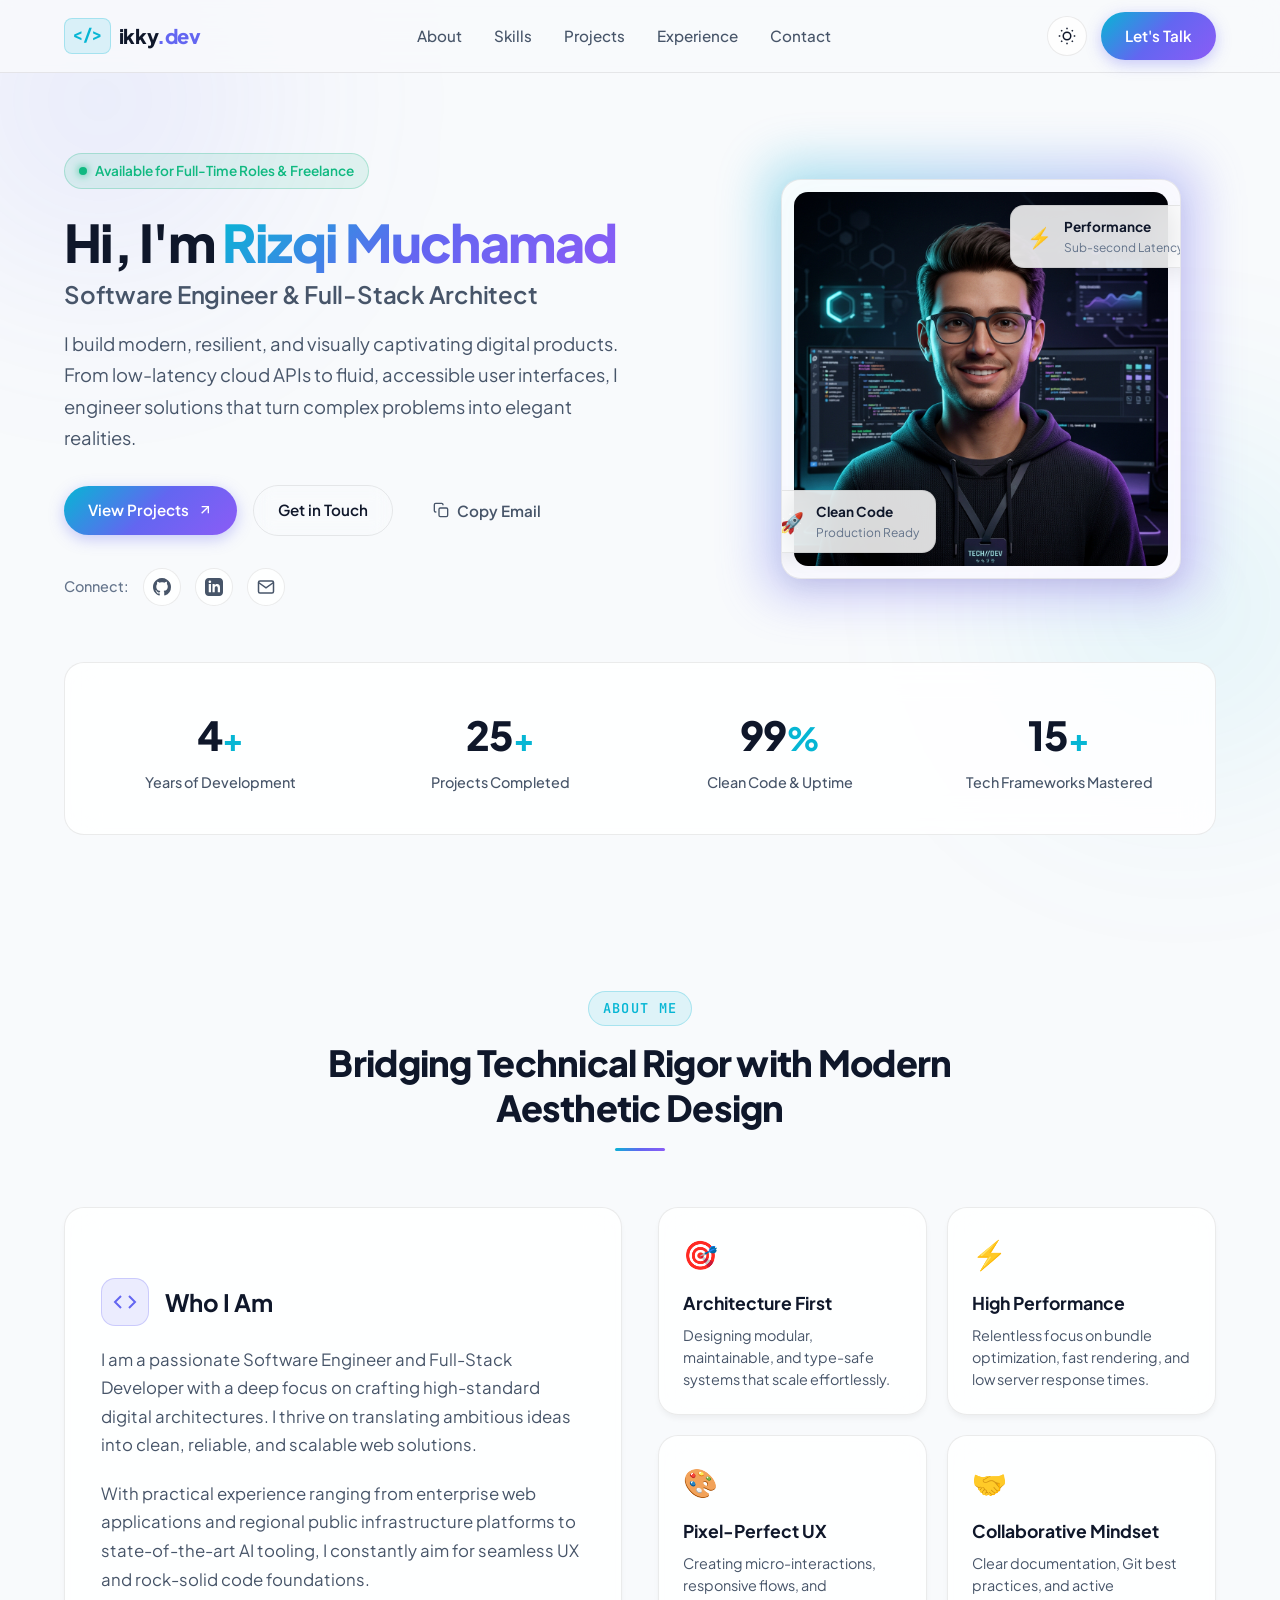
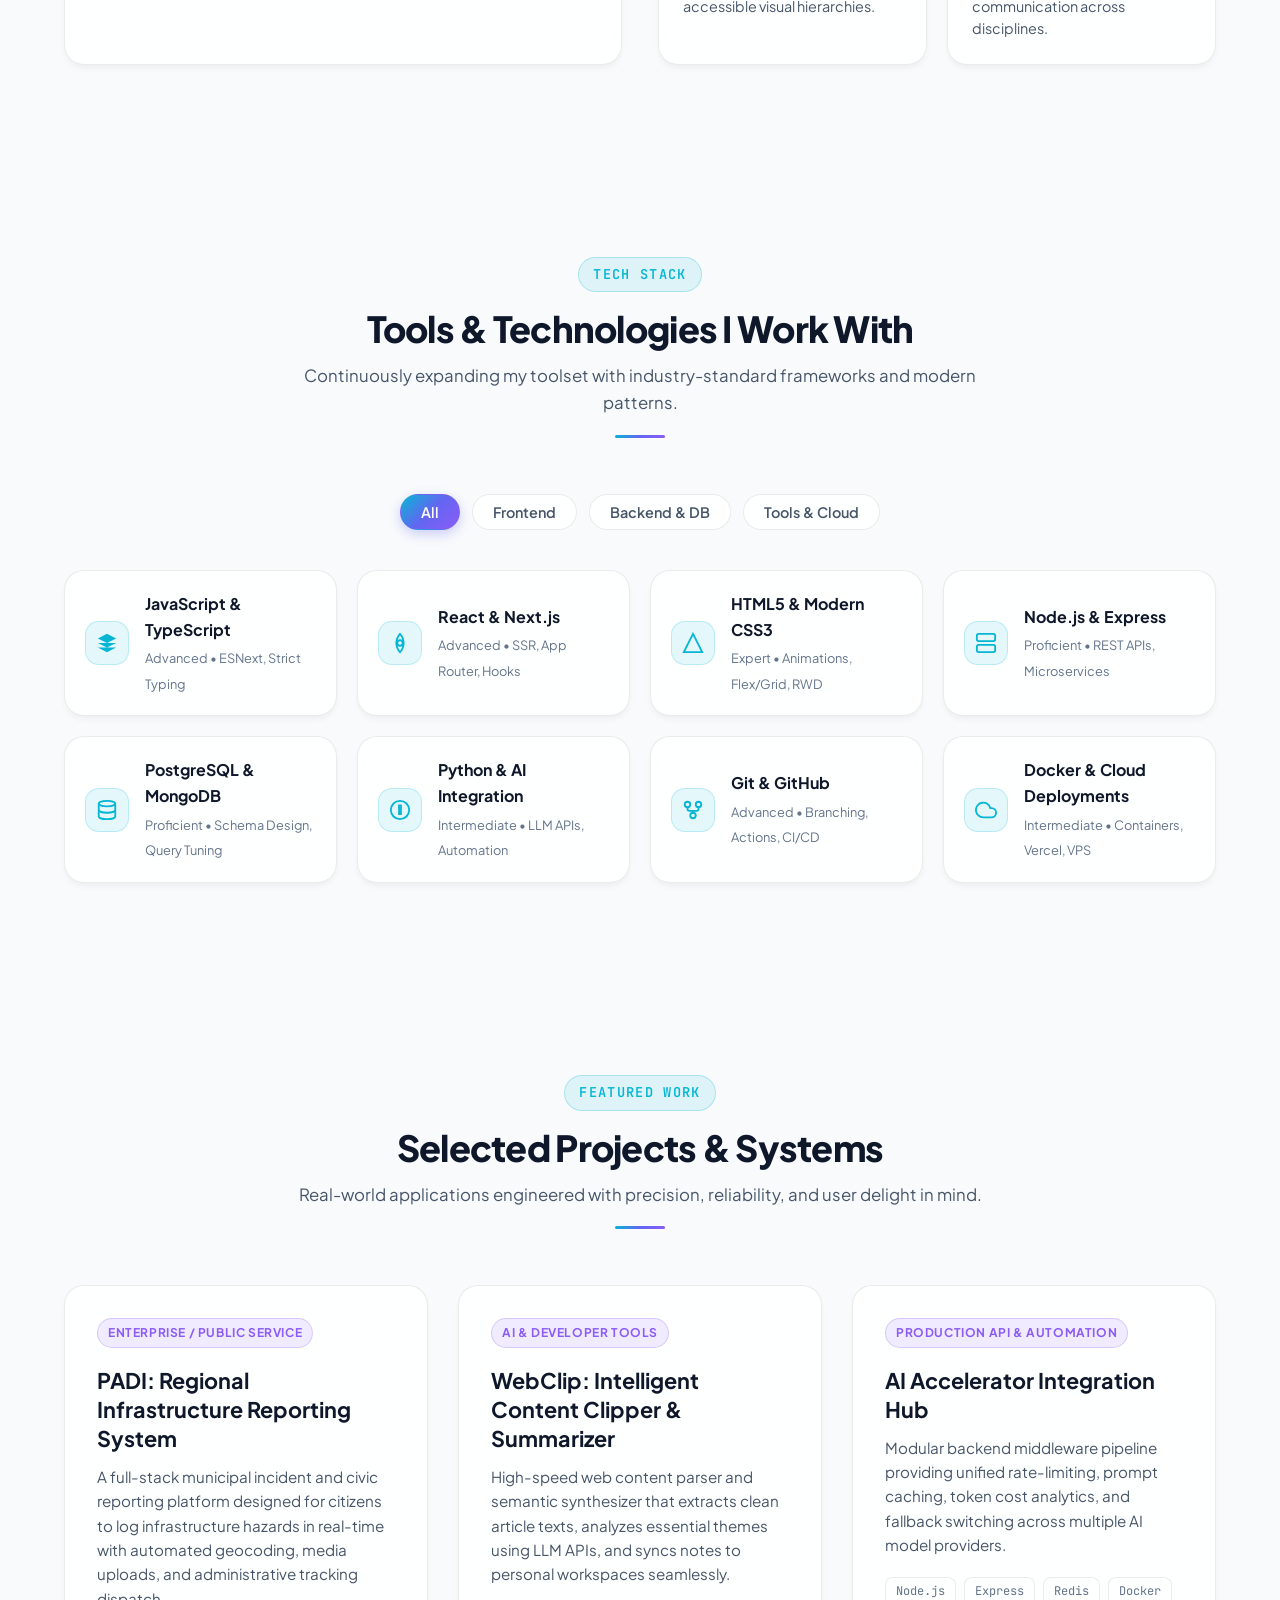
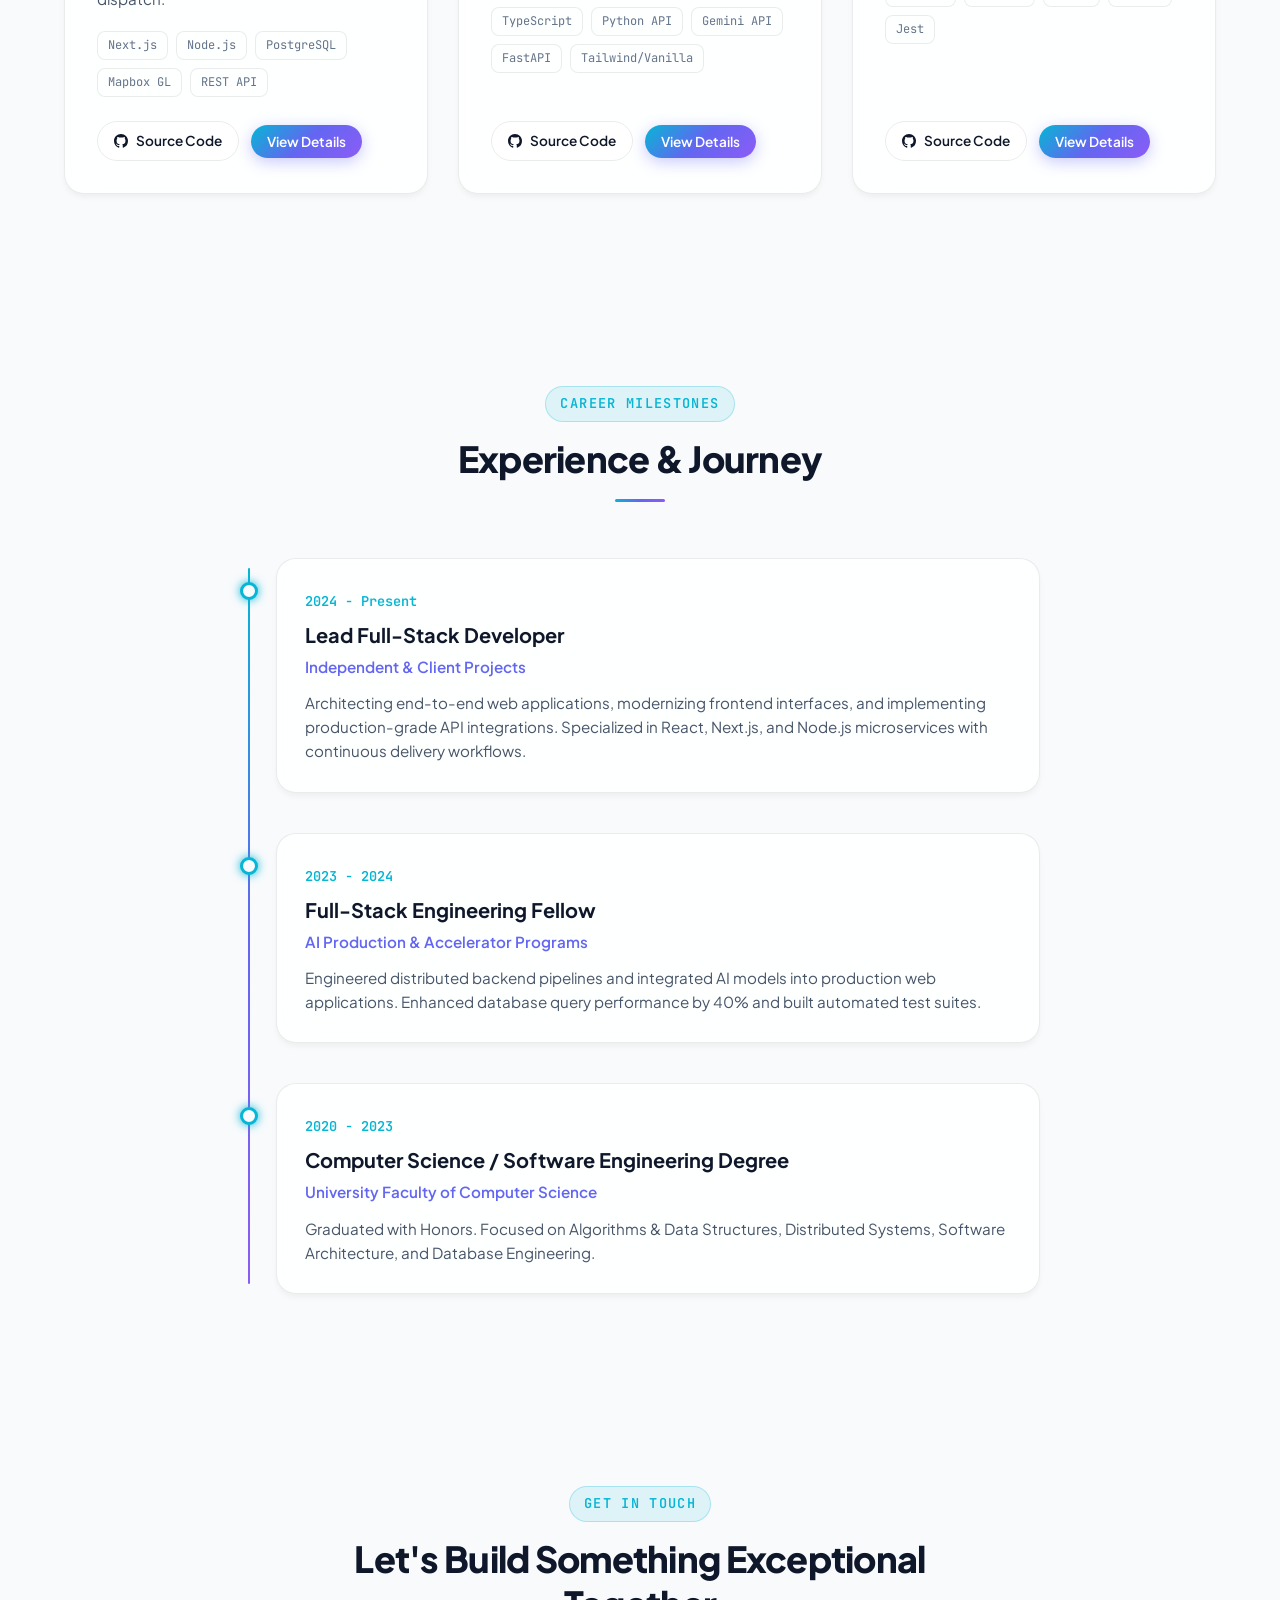
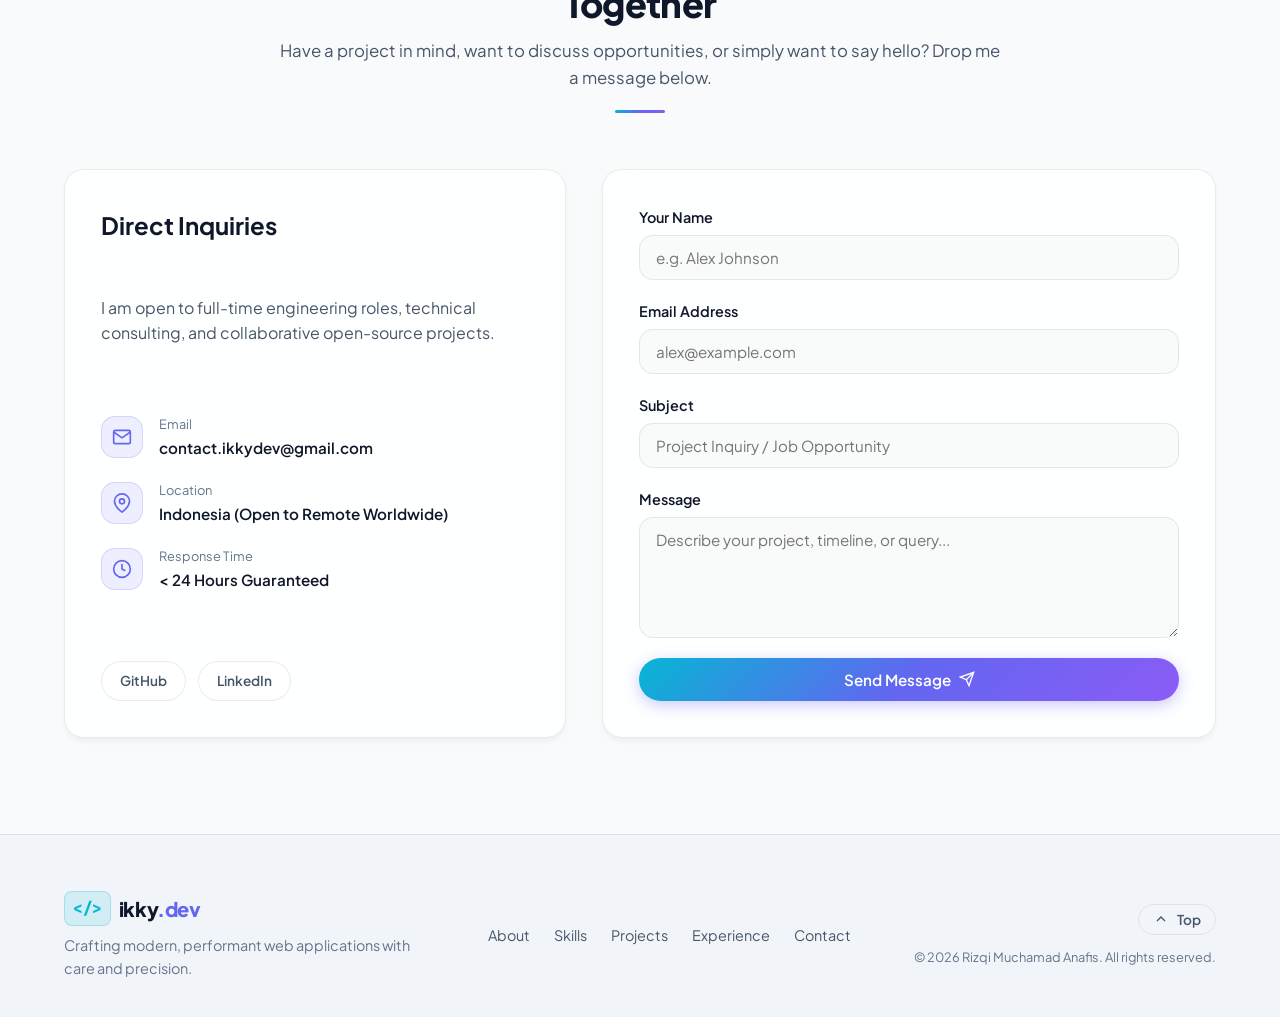
==== index.html @ f3415b03 "Initial commit: Add professional portfolio website" ====
<!DOCTYPE html>
<html lang="en" data-theme="dark">
<head>
  <meta charset="UTF-8" />
  <meta name="viewport" content="width=device-width, initial-scale=1.0" />
  <meta name="description" content="Portfolio of Rizqi Muchamad Anafis (Ikky) - Full-Stack Developer & Software Engineer specializing in modern web applications, scalable cloud architecture, and AI integrations." />
  <meta name="keywords" content="Rizqi Muchamad, Ikky, Portfolio, Full-Stack Developer, Software Engineer, Web Development, JavaScript, React, Node.js" />
  <meta name="author" content="Rizqi Muchamad Anafis" />
  
  <!-- Open Graph Meta Tags -->
  <meta property="og:title" content="Rizqi Muchamad Anafis | Full-Stack Software Engineer" />
  <meta property="og:description" content="Building resilient, high-performance web applications and intuitive digital experiences." />
  <meta property="og:type" content="website" />
  <meta property="og:url" content="https://ikkymchmddev.github.io/portfolio/" />
  
  <title>Rizqi Muchamad Anafis | Full-Stack Software Engineer</title>
  
  <!-- Google Fonts -->
  <link rel="preconnect" href="https://fonts.googleapis.com" />
  <link rel="preconnect" href="https://fonts.gstatic.com" crossorigin />
  <link href="https://fonts.googleapis.com/css2?family=Plus+Jakarta+Sans:wght@300;400;500;600;700;800&family=JetBrains+Mono:wght@400;500;600&display=swap" rel="stylesheet" />
  
  <link rel="stylesheet" href="style.css" />
</head>
<body>
  <!-- Ambient Background Glows -->
  <div class="ambient-glow glow-top-left" aria-hidden="true"></div>
  <div class="ambient-glow glow-bottom-right" aria-hidden="true"></div>

  <!-- Header / Navigation -->
  <header class="header" id="header">
    <div class="container nav-container">
      <a href="#hero" class="brand-logo" id="brand-logo" aria-label="Home">
        <span class="logo-symbol">&lt;/&gt;</span>
        <span class="logo-text">ikky<span class="accent-dot">.dev</span></span>
      </a>

      <!-- Desktop Navigation -->
      <nav class="nav-menu" id="nav-menu">
        <ul class="nav-list">
          <li class="nav-item"><a href="#about" class="nav-link" id="nav-about">About</a></li>
          <li class="nav-item"><a href="#skills" class="nav-link" id="nav-skills">Skills</a></li>
          <li class="nav-item"><a href="#projects" class="nav-link" id="nav-projects">Projects</a></li>
          <li class="nav-item"><a href="#experience" class="nav-link" id="nav-experience">Experience</a></li>
          <li class="nav-item"><a href="#contact" class="nav-link" id="nav-contact">Contact</a></li>
        </ul>
      </nav>

      <!-- Action Buttons -->
      <div class="nav-actions">
        <!-- Theme Toggle -->
        <button class="theme-toggle-btn" id="theme-toggle-btn" aria-label="Toggle theme">
          <svg class="sun-icon" viewBox="0 0 24 24" fill="none" stroke="currentColor" stroke-width="2">
            <circle cx="12" cy="12" r="5"></circle>
            <line x1="12" y1="1" x2="12" y2="3"></line>
            <line x1="12" y1="21" x2="12" y2="23"></line>
            <line x1="4.22" y1="4.22" x2="5.64" y2="5.64"></line>
            <line x1="18.36" y1="18.36" x2="19.78" y2="19.78"></line>
            <line x1="1" y1="12" x2="3" y2="12"></line>
            <line x1="21" y1="12" x2="23" y2="12"></line>
            <line x1="4.22" y1="19.78" x2="5.64" y2="18.36"></line>
            <line x1="18.36" y1="5.64" x2="19.78" y2="4.22"></line>
          </svg>
          <svg class="moon-icon" viewBox="0 0 24 24" fill="none" stroke="currentColor" stroke-width="2">
            <path d="M21 12.79A9 9 0 1 1 11.21 3 7 7 0 0 0 21 12.79z"></path>
          </svg>
        </button>

        <a href="#contact" class="btn btn-primary nav-cta" id="nav-cta-btn">Let's Talk</a>

        <!-- Mobile Menu Toggle Button -->
        <button class="mobile-toggle-btn" id="mobile-toggle-btn" aria-label="Open menu" aria-expanded="false">
          <span class="hamburger-bar"></span>
          <span class="hamburger-bar"></span>
          <span class="hamburger-bar"></span>
        </button>
      </div>
    </div>
  </header>

  <main>
    <!-- Hero Section -->
    <section class="hero-section" id="hero">
      <div class="container hero-container">
        <div class="hero-content">
          <div class="status-badge" id="hero-status-badge">
            <span class="status-dot"></span>
            <span>Available for Full-Time Roles & Freelance</span>
          </div>

          <h1 class="hero-title" id="hero-main-title">
            Hi, I'm <span class="gradient-text">Rizqi Muchamad</span>
            <span class="sub-greeting">Software Engineer & Full-Stack Architect</span>
          </h1>

          <p class="hero-description">
            I build modern, resilient, and visually captivating digital products. From low-latency cloud APIs to fluid, accessible user interfaces, I engineer solutions that turn complex problems into elegant realities.
          </p>

          <div class="hero-cta-group">
            <a href="#projects" class="btn btn-primary" id="hero-btn-work">
              <span>View Projects</span>
              <svg viewBox="0 0 24 24" fill="none" stroke="currentColor" stroke-width="2" class="btn-icon">
                <line x1="7" y1="17" x2="17" y2="7"></line>
                <polyline points="7 7 17 7 17 17"></polyline>
              </svg>
            </a>
            <a href="#contact" class="btn btn-outline" id="hero-btn-contact">
              <span>Get in Touch</span>
            </a>
            <button class="btn btn-ghost copy-email-btn" id="copy-email-btn" title="Copy email address" aria-label="Copy email">
              <svg viewBox="0 0 24 24" fill="none" stroke="currentColor" stroke-width="2" class="btn-icon">
                <rect x="9" y="9" width="13" height="13" rx="2" ry="2"></rect>
                <path d="M5 15H4a2 2 0 0 1-2-2V4a2 2 0 0 1 2-2h9a2 2 0 0 1 2 2v1"></path>
              </svg>
              <span class="copy-text">Copy Email</span>
            </button>
          </div>

          <!-- Social Links -->
          <div class="hero-socials">
            <span class="socials-label">Connect:</span>
            <a href="https://github.com/ikkymchmddev" target="_blank" rel="noopener noreferrer" class="social-link" id="hero-github-link" aria-label="GitHub Profile">
              <svg viewBox="0 0 24 24" fill="currentColor"><path d="M12 0C5.37 0 0 5.37 0 12c0 5.31 3.435 9.795 8.205 11.385.6.105.825-.255.825-.57 0-.285-.015-1.23-.015-2.235-3.015.555-3.795-.735-4.035-1.41-.135-.345-.72-1.41-1.23-1.695-.42-.225-1.02-.78-.015-.795.945-.015 1.62.87 1.845 1.23 1.08 1.815 2.805 1.305 3.495.99.105-.78.42-1.305.765-1.605-2.67-.3-5.46-1.335-5.46-5.925 0-1.305.465-2.385 1.23-3.225-.12-.3-.54-1.53.12-3.18 0 0 1.005-.315 3.3 1.23.96-.27 1.98-.405 3-.405s2.04.135 3 .405c2.295-1.56 3.3-1.23 3.3-1.23.66 1.65.24 2.88.12 3.18.765.84 1.23 1.905 1.23 3.225 0 4.605-2.805 5.625-5.475 5.925.435.375.81 1.095.81 2.22 0 1.605-.015 2.895-.015 3.3 0 .315.225.69.825.57A12.02 12.02 0 0 0 24 12c0-6.63-5.37-12-12-12z"/></svg>
            </a>
            <a href="https://linkedin.com" target="_blank" rel="noopener noreferrer" class="social-link" id="hero-linkedin-link" aria-label="LinkedIn Profile">
              <svg viewBox="0 0 24 24" fill="currentColor"><path d="M19 0h-14c-2.761 0-5 2.239-5 5v14c0 2.761 2.239 5 5 5h14c2.762 0 5-2.239 5-5v-14c0-2.761-2.238-5-5-5zm-11 19h-3v-11h3v11zm-1.5-12.268c-.966 0-1.75-.79-1.75-1.764s.784-1.764 1.75-1.764 1.75.79 1.75 1.764-.783 1.764-1.75 1.764zm13.5 12.268h-3v-5.604c0-3.368-4-3.113-4 0v5.604h-3v-11h3v1.765c1.396-2.586 7-2.777 7 2.476v6.759z"/></svg>
            </a>
            <a href="mailto:contact.ikkydev@gmail.com" class="social-link" id="hero-mail-link" aria-label="Send Email">
              <svg viewBox="0 0 24 24" fill="none" stroke="currentColor" stroke-width="2"><path d="M4 4h16c1.1 0 2 .9 2 2v12c0 1.1-.9 2-2 2H4c-1.1 0-2-.9-2-2V6c0-1.1.9-2 2-2z"></path><polyline points="22,6 12,13 2,6"></polyline></svg>
            </a>
          </div>
        </div>

        <!-- Visual / Avatar Component -->
        <div class="hero-visual">
          <div class="avatar-card-wrapper">
            <div class="avatar-glow-ring"></div>
            <div class="avatar-glass-card">
              <img src="assets/avatar.jpg" alt="Rizqi Muchamad Anafis - Software Developer Avatar" class="avatar-image" id="hero-avatar-img" />
              
              <!-- Floating Interactive Badges -->
              <div class="floating-badge badge-top-right">
                <span class="badge-icon">⚡</span>
                <div>
                  <span class="badge-title">Performance</span>
                  <span class="badge-sub">Sub-second Latency</span>
                </div>
              </div>

              <div class="floating-badge badge-bottom-left">
                <span class="badge-icon">🚀</span>
                <div>
                  <span class="badge-title">Clean Code</span>
                  <span class="badge-sub">Production Ready</span>
                </div>
              </div>
            </div>
          </div>
        </div>
      </div>

      <!-- Stats Bar -->
      <div class="container">
        <div class="stats-grid" id="stats-grid">
          <div class="stat-card">
            <span class="stat-number" data-target="4">0</span><span class="stat-plus">+</span>
            <span class="stat-label">Years of Development</span>
          </div>
          <div class="stat-card">
            <span class="stat-number" data-target="25">0</span><span class="stat-plus">+</span>
            <span class="stat-label">Projects Completed</span>
          </div>
          <div class="stat-card">
            <span class="stat-number" data-target="99">0</span><span class="stat-plus">%</span>
            <span class="stat-label">Clean Code & Uptime</span>
          </div>
          <div class="stat-card">
            <span class="stat-number" data-target="15">0</span><span class="stat-plus">+</span>
            <span class="stat-label">Tech Frameworks Mastered</span>
          </div>
        </div>
      </div>
    </section>

    <!-- About Section -->
    <section class="section about-section" id="about">
      <div class="container">
        <div class="section-header">
          <span class="section-tag">About Me</span>
          <h2 class="section-title">Bridging Technical Rigor with Modern Aesthetic Design</h2>
          <div class="section-divider"></div>
        </div>

        <div class="about-grid">
          <div class="about-card glass-panel">
            <div class="about-icon-header">
              <div class="icon-bubble">
                <svg viewBox="0 0 24 24" fill="none" stroke="currentColor" stroke-width="2"><polyline points="16 18 22 12 16 6"></polyline><polyline points="8 6 2 12 8 18"></polyline></svg>
              </div>
              <h3>Who I Am</h3>
            </div>
            <p>
              I am a passionate Software Engineer and Full-Stack Developer with a deep focus on crafting high-standard digital architectures. I thrive on translating ambitious ideas into clean, reliable, and scalable web solutions.
            </p>
            <p>
              With practical experience ranging from enterprise web applications and regional public infrastructure platforms to state-of-the-art AI tooling, I constantly aim for seamless UX and rock-solid code foundations.
            </p>
          </div>

          <div class="about-highlights-grid">
            <div class="highlight-item glass-panel">
              <div class="highlight-icon">🎯</div>
              <h4>Architecture First</h4>
              <p>Designing modular, maintainable, and type-safe systems that scale effortlessly.</p>
            </div>
            <div class="highlight-item glass-panel">
              <div class="highlight-icon">⚡</div>
              <h4>High Performance</h4>
              <p>Relentless focus on bundle optimization, fast rendering, and low server response times.</p>
            </div>
            <div class="highlight-item glass-panel">
              <div class="highlight-icon">🎨</div>
              <h4>Pixel-Perfect UX</h4>
              <p>Creating micro-interactions, responsive flows, and accessible visual hierarchies.</p>
            </div>
            <div class="highlight-item glass-panel">
              <div class="highlight-icon">🤝</div>
              <h4>Collaborative Mindset</h4>
              <p>Clear documentation, Git best practices, and active communication across disciplines.</p>
            </div>
          </div>
        </div>
      </div>
    </section>

    <!-- Skills Section -->
    <section class="section skills-section" id="skills">
      <div class="container">
        <div class="section-header">
          <span class="section-tag">Tech Stack</span>
          <h2 class="section-title">Tools & Technologies I Work With</h2>
          <p class="section-subtitle">Continuously expanding my toolset with industry-standard frameworks and modern patterns.</p>
          <div class="section-divider"></div>
        </div>

        <!-- Filter Tabs -->
        <div class="filter-tabs" id="skill-filters">
          <button class="filter-btn active" data-filter="all">All</button>
          <button class="filter-btn" data-filter="frontend">Frontend</button>
          <button class="filter-btn" data-filter="backend">Backend & DB</button>
          <button class="filter-btn" data-filter="devops">Tools & Cloud</button>
        </div>

        <!-- Skills Grid -->
        <div class="skills-grid" id="skills-grid">
          <!-- Frontend -->
          <div class="skill-card glass-panel" data-category="frontend">
            <div class="skill-icon-wrap">
              <svg viewBox="0 0 24 24" fill="currentColor" class="skill-svg"><path d="M12 2L2 7l10 5 10-5-10-5zM2 17l10 5 10-5M2 12l10 5 10-5"/></svg>
            </div>
            <div class="skill-info">
              <h4 class="skill-name">JavaScript & TypeScript</h4>
              <span class="skill-level">Advanced • ESNext, Strict Typing</span>
            </div>
          </div>

          <div class="skill-card glass-panel" data-category="frontend">
            <div class="skill-icon-wrap">
              <svg viewBox="0 0 24 24" fill="none" stroke="currentColor" stroke-width="2" class="skill-svg"><circle cx="12" cy="12" r="3"></circle><path d="M12 2a15.3 15.3 0 0 1 4 10 15.3 15.3 0 0 1-4 10 15.3 15.3 0 0 1-4-10 15.3 15.3 0 0 1 4-10z"></path></svg>
            </div>
            <div class="skill-info">
              <h4 class="skill-name">React & Next.js</h4>
              <span class="skill-level">Advanced • SSR, App Router, Hooks</span>
            </div>
          </div>

          <div class="skill-card glass-panel" data-category="frontend">
            <div class="skill-icon-wrap">
              <svg viewBox="0 0 24 24" fill="none" stroke="currentColor" stroke-width="2" class="skill-svg"><polygon points="12 2 2 22 22 22"></polygon></svg>
            </div>
            <div class="skill-info">
              <h4 class="skill-name">HTML5 & Modern CSS3</h4>
              <span class="skill-level">Expert • Animations, Flex/Grid, RWD</span>
            </div>
          </div>

          <!-- Backend -->
          <div class="skill-card glass-panel" data-category="backend">
            <div class="skill-icon-wrap">
              <svg viewBox="0 0 24 24" fill="none" stroke="currentColor" stroke-width="2" class="skill-svg"><rect x="2" y="2" width="20" height="8" rx="2" ry="2"></rect><rect x="2" y="14" width="20" height="8" rx="2" ry="2"></rect><line x1="6" y1="6" x2="6.01" y2="6"></line><line x1="6" y1="18" x2="6.01" y2="18"></line></svg>
            </div>
            <div class="skill-info">
              <h4 class="skill-name">Node.js & Express</h4>
              <span class="skill-level">Proficient • REST APIs, Microservices</span>
            </div>
          </div>

          <div class="skill-card glass-panel" data-category="backend">
            <div class="skill-icon-wrap">
              <svg viewBox="0 0 24 24" fill="none" stroke="currentColor" stroke-width="2" class="skill-svg"><ellipse cx="12" cy="5" rx="9" ry="3"></ellipse><path d="M21 12c0 1.66-4 3-9 3s-9-1.34-9-3"></path><path d="M3 5v14c0 1.66 4 3 9 3s9-1.34 9-3V5"></path></svg>
            </div>
            <div class="skill-info">
              <h4 class="skill-name">PostgreSQL & MongoDB</h4>
              <span class="skill-level">Proficient • Schema Design, Query Tuning</span>
            </div>
          </div>

          <div class="skill-card glass-panel" data-category="backend">
            <div class="skill-icon-wrap">
              <svg viewBox="0 0 24 24" fill="none" stroke="currentColor" stroke-width="2" class="skill-svg"><path d="M12 2a10 10 0 1 0 10 10A10 10 0 0 0 12 2zm1 14.5h-2v-2h2zm0-4h-2V7h2z"></path></svg>
            </div>
            <div class="skill-info">
              <h4 class="skill-name">Python & AI Integration</h4>
              <span class="skill-level">Intermediate • LLM APIs, Automation</span>
            </div>
          </div>

          <!-- Tools & Cloud -->
          <div class="skill-card glass-panel" data-category="devops">
            <div class="skill-icon-wrap">
              <svg viewBox="0 0 24 24" fill="none" stroke="currentColor" stroke-width="2" class="skill-svg"><circle cx="12" cy="18" r="3"></circle><circle cx="6" cy="6" r="3"></circle><circle cx="18" cy="6" r="3"></circle><path d="M18 9v2a2 2 0 0 1-2 2H8a2 2 0 0 1-2-2V9"></path><line x1="12" y1="12" x2="12" y2="15"></line></svg>
            </div>
            <div class="skill-info">
              <h4 class="skill-name">Git & GitHub</h4>
              <span class="skill-level">Advanced • Branching, Actions, CI/CD</span>
            </div>
          </div>

          <div class="skill-card glass-panel" data-category="devops">
            <div class="skill-icon-wrap">
              <svg viewBox="0 0 24 24" fill="none" stroke="currentColor" stroke-width="2" class="skill-svg"><path d="M18 10h-1.26A8 8 0 1 0 9 20h9a5 5 0 0 0 0-10z"></path></svg>
            </div>
            <div class="skill-info">
              <h4 class="skill-name">Docker & Cloud Deployments</h4>
              <span class="skill-level">Intermediate • Containers, Vercel, VPS</span>
            </div>
          </div>
        </div>
      </div>
    </section>

    <!-- Projects Section -->
    <section class="section projects-section" id="projects">
      <div class="container">
        <div class="section-header">
          <span class="section-tag">Featured Work</span>
          <h2 class="section-title">Selected Projects & Systems</h2>
          <p class="section-subtitle">Real-world applications engineered with precision, reliability, and user delight in mind.</p>
          <div class="section-divider"></div>
        </div>

        <div class="projects-grid">
          <!-- Project 1 -->
          <article class="project-card glass-panel" id="project-padi">
            <div class="project-badge">Enterprise / Public Service</div>
            <div class="project-header">
              <h3 class="project-title">PADI: Regional Infrastructure Reporting System</h3>
              <p class="project-description">
                A full-stack municipal incident and civic reporting platform designed for citizens to log infrastructure hazards in real-time with automated geocoding, media uploads, and administrative tracking dispatch.
              </p>
            </div>
            <div class="project-tags">
              <span class="tech-tag">Next.js</span>
              <span class="tech-tag">Node.js</span>
              <span class="tech-tag">PostgreSQL</span>
              <span class="tech-tag">Mapbox GL</span>
              <span class="tech-tag">REST API</span>
            </div>
            <div class="project-links">
              <a href="https://github.com/ikkymchmddev" target="_blank" rel="noopener noreferrer" class="btn btn-sm btn-outline">
                <svg viewBox="0 0 24 24" fill="currentColor" class="sm-icon"><path d="M12 0C5.37 0 0 5.37 0 12c0 5.31 3.435 9.795 8.205 11.385.6.105.825-.255.825-.57 0-.285-.015-1.23-.015-2.235-3.015.555-3.795-.735-4.035-1.41-.135-.345-.72-1.41-1.23-1.695-.42-.225-1.02-.78-.015-.795.945-.015 1.62.87 1.845 1.23 1.08 1.815 2.805 1.305 3.495.99.105-.78.42-1.305.765-1.605-2.67-.3-5.46-1.335-5.46-5.925 0-1.305.465-2.385 1.23-3.225-.12-.3-.54-1.53.12-3.18 0 0 1.005-.315 3.3 1.23.96-.27 1.98-.405 3-.405s2.04.135 3 .405c2.295-1.56 3.3-1.23 3.3-1.23.66 1.65.24 2.88.12 3.18.765.84 1.23 1.905 1.23 3.225 0 4.605-2.805 5.625-5.475 5.925.435.375.81 1.095.81 2.22 0 1.605-.015 2.895-.015 3.3 0 .315.225.69.825.57A12.02 12.02 0 0 0 24 12c0-6.63-5.37-12-12-12z"/></svg>
                <span>Source Code</span>
              </a>
              <button class="btn btn-sm btn-primary project-details-btn" data-project="padi">
                <span>View Details</span>
              </button>
            </div>
          </article>

          <!-- Project 2 -->
          <article class="project-card glass-panel" id="project-webclip">
            <div class="project-badge">AI & Developer Tools</div>
            <div class="project-header">
              <h3 class="project-title">WebClip: Intelligent Content Clipper & Summarizer</h3>
              <p class="project-description">
                High-speed web content parser and semantic synthesizer that extracts clean article texts, analyzes essential themes using LLM APIs, and syncs notes to personal workspaces seamlessly.
              </p>
            </div>
            <div class="project-tags">
              <span class="tech-tag">TypeScript</span>
              <span class="tech-tag">Python API</span>
              <span class="tech-tag">Gemini API</span>
              <span class="tech-tag">FastAPI</span>
              <span class="tech-tag">Tailwind/Vanilla</span>
            </div>
            <div class="project-links">
              <a href="https://github.com/ikkymchmddev" target="_blank" rel="noopener noreferrer" class="btn btn-sm btn-outline">
                <svg viewBox="0 0 24 24" fill="currentColor" class="sm-icon"><path d="M12 0C5.37 0 0 5.37 0 12c0 5.31 3.435 9.795 8.205 11.385.6.105.825-.255.825-.57 0-.285-.015-1.23-.015-2.235-3.015.555-3.795-.735-4.035-1.41-.135-.345-.72-1.41-1.23-1.695-.42-.225-1.02-.78-.015-.795.945-.015 1.62.87 1.845 1.23 1.08 1.815 2.805 1.305 3.495.99.105-.78.42-1.305.765-1.605-2.67-.3-5.46-1.335-5.46-5.925 0-1.305.465-2.385 1.23-3.225-.12-.3-.54-1.53.12-3.18 0 0 1.005-.315 3.3 1.23.96-.27 1.98-.405 3-.405s2.04.135 3 .405c2.295-1.56 3.3-1.23 3.3-1.23.66 1.65.24 2.88.12 3.18.765.84 1.23 1.905 1.23 3.225 0 4.605-2.805 5.625-5.475 5.925.435.375.81 1.095.81 2.22 0 1.605-.015 2.895-.015 3.3 0 .315.225.69.825.57A12.02 12.02 0 0 0 24 12c0-6.63-5.37-12-12-12z"/></svg>
                <span>Source Code</span>
              </a>
              <button class="btn btn-sm btn-primary project-details-btn" data-project="webclip">
                <span>View Details</span>
              </button>
            </div>
          </article>

          <!-- Project 3 -->
          <article class="project-card glass-panel" id="project-ai-accelerator">
            <div class="project-badge">Production API & Automation</div>
            <div class="project-header">
              <h3 class="project-title">AI Accelerator Integration Hub</h3>
              <p class="project-description">
                Modular backend middleware pipeline providing unified rate-limiting, prompt caching, token cost analytics, and fallback switching across multiple AI model providers.
              </p>
            </div>
            <div class="project-tags">
              <span class="tech-tag">Node.js</span>
              <span class="tech-tag">Express</span>
              <span class="tech-tag">Redis</span>
              <span class="tech-tag">Docker</span>
              <span class="tech-tag">Jest</span>
            </div>
            <div class="project-links">
              <a href="https://github.com/ikkymchmddev" target="_blank" rel="noopener noreferrer" class="btn btn-sm btn-outline">
                <svg viewBox="0 0 24 24" fill="currentColor" class="sm-icon"><path d="M12 0C5.37 0 0 5.37 0 12c0 5.31 3.435 9.795 8.205 11.385.6.105.825-.255.825-.57 0-.285-.015-1.23-.015-2.235-3.015.555-3.795-.735-4.035-1.41-.135-.345-.72-1.41-1.23-1.695-.42-.225-1.02-.78-.015-.795.945-.015 1.62.87 1.845 1.23 1.08 1.815 2.805 1.305 3.495.99.105-.78.42-1.305.765-1.605-2.67-.3-5.46-1.335-5.46-5.925 0-1.305.465-2.385 1.23-3.225-.12-.3-.54-1.53.12-3.18 0 0 1.005-.315 3.3 1.23.96-.27 1.98-.405 3-.405s2.04.135 3 .405c2.295-1.56 3.3-1.23 3.3-1.23.66 1.65.24 2.88.12 3.18.765.84 1.23 1.905 1.23 3.225 0 4.605-2.805 5.625-5.475 5.925.435.375.81 1.095.81 2.22 0 1.605-.015 2.895-.015 3.3 0 .315.225.69.825.57A12.02 12.02 0 0 0 24 12c0-6.63-5.37-12-12-12z"/></svg>
                <span>Source Code</span>
              </a>
              <button class="btn btn-sm btn-primary project-details-btn" data-project="accelerator">
                <span>View Details</span>
              </button>
            </div>
          </article>
        </div>
      </div>
    </section>

    <!-- Experience & Education Section -->
    <section class="section experience-section" id="experience">
      <div class="container">
        <div class="section-header">
          <span class="section-tag">Career Milestones</span>
          <h2 class="section-title">Experience & Journey</h2>
          <div class="section-divider"></div>
        </div>

        <div class="timeline">
          <div class="timeline-item">
            <div class="timeline-dot"></div>
            <div class="timeline-content glass-panel">
              <span class="timeline-date">2024 - Present</span>
              <h3 class="timeline-role">Lead Full-Stack Developer</h3>
              <h4 class="timeline-company">Independent & Client Projects</h4>
              <p>
                Architecting end-to-end web applications, modernizing frontend interfaces, and implementing production-grade API integrations. Specialized in React, Next.js, and Node.js microservices with continuous delivery workflows.
              </p>
            </div>
          </div>

          <div class="timeline-item">
            <div class="timeline-dot"></div>
            <div class="timeline-content glass-panel">
              <span class="timeline-date">2023 - 2024</span>
              <h3 class="timeline-role">Full-Stack Engineering Fellow</h3>
              <h4 class="timeline-company">AI Production & Accelerator Programs</h4>
              <p>
                Engineered distributed backend pipelines and integrated AI models into production web applications. Enhanced database query performance by 40% and built automated test suites.
              </p>
            </div>
          </div>

          <div class="timeline-item">
            <div class="timeline-dot"></div>
            <div class="timeline-content glass-panel">
              <span class="timeline-date">2020 - 2023</span>
              <h3 class="timeline-role">Computer Science / Software Engineering Degree</h3>
              <h4 class="timeline-company">University Faculty of Computer Science</h4>
              <p>
                Graduated with Honors. Focused on Algorithms & Data Structures, Distributed Systems, Software Architecture, and Database Engineering.
              </p>
            </div>
          </div>
        </div>
      </div>
    </section>

    <!-- Contact Section -->
    <section class="section contact-section" id="contact">
      <div class="container">
        <div class="section-header">
          <span class="section-tag">Get in Touch</span>
          <h2 class="section-title">Let's Build Something Exceptional Together</h2>
          <p class="section-subtitle">Have a project in mind, want to discuss opportunities, or simply want to say hello? Drop me a message below.</p>
          <div class="section-divider"></div>
        </div>

        <div class="contact-wrapper">
          <!-- Info Column -->
          <div class="contact-info-card glass-panel">
            <h3 class="contact-info-title">Direct Inquiries</h3>
            <p class="contact-info-text">
              I am open to full-time engineering roles, technical consulting, and collaborative open-source projects.
            </p>

            <div class="contact-detail-items">
              <div class="contact-item">
                <div class="contact-icon-bubble">
                  <svg viewBox="0 0 24 24" fill="none" stroke="currentColor" stroke-width="2"><path d="M4 4h16c1.1 0 2 .9 2 2v12c0 1.1-.9 2-2 2H4c-1.1 0-2-.9-2-2V6c0-1.1.9-2 2-2z"></path><polyline points="22,6 12,13 2,6"></polyline></svg>
                </div>
                <div>
                  <span class="contact-detail-label">Email</span>
                  <a href="mailto:contact.ikkydev@gmail.com" class="contact-detail-value">contact.ikkydev@gmail.com</a>
                </div>
              </div>

              <div class="contact-item">
                <div class="contact-icon-bubble">
                  <svg viewBox="0 0 24 24" fill="none" stroke="currentColor" stroke-width="2"><path d="M21 10c0 7-9 13-9 13s-9-6-9-13a9 9 0 0 1 18 0z"></path><circle cx="12" cy="10" r="3"></circle></svg>
                </div>
                <div>
                  <span class="contact-detail-label">Location</span>
                  <span class="contact-detail-value">Indonesia (Open to Remote Worldwide)</span>
                </div>
              </div>

              <div class="contact-item">
                <div class="contact-icon-bubble">
                  <svg viewBox="0 0 24 24" fill="none" stroke="currentColor" stroke-width="2"><circle cx="12" cy="12" r="10"></circle><polyline points="12 6 12 12 16 14"></polyline></svg>
                </div>
                <div>
                  <span class="contact-detail-label">Response Time</span>
                  <span class="contact-detail-value">&lt; 24 Hours Guaranteed</span>
                </div>
              </div>
            </div>

            <div class="social-pills-row">
              <a href="https://github.com/ikkymchmddev" target="_blank" rel="noopener noreferrer" class="social-pill">
                <span>GitHub</span>
              </a>
              <a href="https://linkedin.com" target="_blank" rel="noopener noreferrer" class="social-pill">
                <span>LinkedIn</span>
              </a>
            </div>
          </div>

          <!-- Interactive Contact Form -->
          <div class="contact-form-card glass-panel">
            <form id="contact-form" class="contact-form" novalidate>
              <div class="form-group">
                <label for="form-name" class="form-label">Your Name</label>
                <input type="text" id="form-name" name="name" class="form-input" placeholder="e.g. Alex Johnson" required />
                <span class="form-error" id="name-error">Please enter your name.</span>
              </div>

              <div class="form-group">
                <label for="form-email" class="form-label">Email Address</label>
                <input type="email" id="form-email" name="email" class="form-input" placeholder="alex@example.com" required />
                <span class="form-error" id="email-error">Please provide a valid email address.</span>
              </div>

              <div class="form-group">
                <label for="form-subject" class="form-label">Subject</label>
                <input type="text" id="form-subject" name="subject" class="form-input" placeholder="Project Inquiry / Job Opportunity" required />
                <span class="form-error" id="subject-error">Please enter a subject.</span>
              </div>

              <div class="form-group">
                <label for="form-message" class="form-label">Message</label>
                <textarea id="form-message" name="message" rows="5" class="form-input form-textarea" placeholder="Describe your project, timeline, or query..." required></textarea>
                <span class="form-error" id="message-error">Please enter a message (at least 10 characters).</span>
              </div>

              <button type="submit" class="btn btn-primary btn-block" id="form-submit-btn">
                <span class="btn-text">Send Message</span>
                <svg viewBox="0 0 24 24" fill="none" stroke="currentColor" stroke-width="2" class="btn-icon">
                  <line x1="22" y1="2" x2="11" y2="13"></line>
                  <polygon points="22 2 15 22 11 13 2 9 22 2"></polygon>
                </svg>
              </button>
            </form>
          </div>
        </div>
      </div>
    </section>
  </main>

  <!-- Interactive Project Details Modal -->
  <div class="modal-backdrop" id="project-modal" aria-hidden="true" role="dialog">
    <div class="modal-dialog glass-panel">
      <button class="modal-close-btn" id="modal-close-btn" aria-label="Close dialog">&times;</button>
      <div class="modal-content" id="modal-content-body">
        <!-- Injected via JavaScript -->
      </div>
    </div>
  </div>

  <!-- Toast Notification Container -->
  <div class="toast-container" id="toast-container" aria-live="polite"></div>

  <!-- Footer -->
  <footer class="footer">
    <div class="container footer-container">
      <div class="footer-left">
        <a href="#hero" class="brand-logo footer-logo">
          <span class="logo-symbol">&lt;/&gt;</span>
          <span class="logo-text">ikky<span class="accent-dot">.dev</span></span>
        </a>
        <p class="footer-tagline">Crafting modern, performant web applications with care and precision.</p>
      </div>

      <div class="footer-nav">
        <a href="#about" class="footer-link">About</a>
        <a href="#skills" class="footer-link">Skills</a>
        <a href="#projects" class="footer-link">Projects</a>
        <a href="#experience" class="footer-link">Experience</a>
        <a href="#contact" class="footer-link">Contact</a>
      </div>

      <div class="footer-right">
        <button class="btn btn-ghost back-to-top" id="back-to-top-btn" aria-label="Back to top">
          <svg viewBox="0 0 24 24" fill="none" stroke="currentColor" stroke-width="2" class="btn-icon">
            <polyline points="18 15 12 9 6 15"></polyline>
          </svg>
          <span>Top</span>
        </button>
        <p class="copyright-text">&copy; 2026 Rizqi Muchamad Anafis. All rights reserved.</p>
      </div>
    </div>
  </footer>

  <script src="script.js"></script>
</body>
</html>
---- style.css ----
/* =========================================================
   RIZQI MUCHAMAD ANAFIS (IKKY) - PORTFOLIO STYLESHEET
   Design System: Modern Glassmorphic Dark/Light Mode
   ========================================================= */

:root {
  /* Color Palette - Modern Dark (Default) */
  --bg-primary: #0a0d14;
  --bg-secondary: #101522;
  --bg-card: rgba(20, 27, 45, 0.7);
  --bg-card-hover: rgba(28, 38, 62, 0.85);
  --bg-card-border: rgba(255, 255, 255, 0.08);
  --bg-card-border-hover: rgba(99, 102, 241, 0.5);

  --text-primary: #f8fafc;
  --text-secondary: #94a3b8;
  --text-muted: #64748b;

  --accent-cyan: #06b6d4;
  --accent-indigo: #6366f1;
  --accent-violet: #8b5cf6;
  --accent-emerald: #10b981;
  --accent-rose: #f43f5e;

  --gradient-primary: linear-gradient(135deg, #06b6d4 0%, #6366f1 50%, #8b5cf6 100%);
  --gradient-glow: radial-gradient(circle at center, rgba(99, 102, 241, 0.15), transparent 70%);

  --shadow-sm: 0 4px 6px -1px rgba(0, 0, 0, 0.2);
  --shadow-md: 0 10px 25px -5px rgba(0, 0, 0, 0.3);
  --shadow-glow: 0 0 35px -5px rgba(99, 102, 241, 0.3);

  --font-main: 'Plus Jakarta Sans', -apple-system, BlinkMacSystemFont, 'Segoe UI', Roboto, sans-serif;
  --font-mono: 'JetBrains Mono', monospace;

  --radius-sm: 8px;
  --radius-md: 14px;
  --radius-lg: 20px;
  --radius-full: 9999px;

  --transition-fast: 0.15s ease;
  --transition-normal: 0.25s ease;
  --transition-slow: 0.4s cubic-bezier(0.16, 1, 0.3, 1);
}

[data-theme="light"] {
  --bg-primary: #f8fafc;
  --bg-secondary: #f1f5f9;
  --bg-card: rgba(255, 255, 255, 0.85);
  --bg-card-hover: rgba(255, 255, 255, 0.98);
  --bg-card-border: rgba(0, 0, 0, 0.08);
  --bg-card-border-hover: rgba(99, 102, 241, 0.4);

  --text-primary: #0f172a;
  --text-secondary: #475569;
  --text-muted: #64748b;

  --gradient-glow: radial-gradient(circle at center, rgba(99, 102, 241, 0.08), transparent 70%);
  --shadow-sm: 0 4px 6px -1px rgba(0, 0, 0, 0.05);
  --shadow-md: 0 10px 25px -5px rgba(0, 0, 0, 0.08);
  --shadow-glow: 0 0 25px -5px rgba(99, 102, 241, 0.2);
}

/* =========================================================
   Base & Reset
   ========================================================= */
*, *::before, *::after {
  box-sizing: border-box;
  margin: 0;
  padding: 0;
}

html {
  scroll-behavior: smooth;
  font-size: 16px;
  scroll-padding-top: 80px;
}

body {
  font-family: var(--font-main);
  background-color: var(--bg-primary);
  color: var(--text-primary);
  line-height: 1.6;
  overflow-x: hidden;
  position: relative;
  transition: background-color var(--transition-normal), color var(--transition-normal);
}

a {
  color: inherit;
  text-decoration: none;
  transition: color var(--transition-fast);
}

ul {
  list-style: none;
}

button, input, textarea {
  font-family: inherit;
}

/* =========================================================
   Layout Utilities
   ========================================================= */
.container {
  width: 100%;
  max-width: 1200px;
  margin: 0 auto;
  padding: 0 24px;
}

.section {
  padding: 96px 0;
  position: relative;
}

.section-header {
  text-align: center;
  max-width: 720px;
  margin: 0 auto 56px auto;
}

.section-tag {
  display: inline-block;
  font-family: var(--font-mono);
  font-size: 0.85rem;
  font-weight: 600;
  text-transform: uppercase;
  letter-spacing: 0.1em;
  color: var(--accent-cyan);
  background: rgba(6, 182, 212, 0.1);
  padding: 6px 14px;
  border-radius: var(--radius-full);
  border: 1px solid rgba(6, 182, 212, 0.25);
  margin-bottom: 14px;
}

.section-title {
  font-size: 2.25rem;
  font-weight: 800;
  line-height: 1.25;
  color: var(--text-primary);
  letter-spacing: -0.02em;
  margin-bottom: 12px;
}

.section-subtitle {
  color: var(--text-secondary);
  font-size: 1.05rem;
  margin-top: 8px;
}

.section-divider {
  width: 50px;
  height: 3px;
  background: var(--gradient-primary);
  margin: 18px auto 0 auto;
  border-radius: var(--radius-full);
}

.gradient-text {
  background: var(--gradient-primary);
  -webkit-background-clip: text;
  -webkit-text-fill-color: transparent;
  display: inline-block;
}

/* Glassmorphism Panel */
.glass-panel {
  background: var(--bg-card);
  backdrop-filter: blur(16px);
  -webkit-backdrop-filter: blur(16px);
  border: 1px solid var(--bg-card-border);
  border-radius: var(--radius-lg);
  box-shadow: var(--shadow-sm);
  transition: transform var(--transition-normal), border-color var(--transition-normal), box-shadow var(--transition-normal), background-color var(--transition-normal);
}

.glass-panel:hover {
  border-color: var(--bg-card-border-hover);
  box-shadow: var(--shadow-glow);
}

/* Ambient Background Glows */
.ambient-glow {
  position: fixed;
  width: 500px;
  height: 500px;
  border-radius: 50%;
  pointer-events: none;
  z-index: -1;
  opacity: 0.5;
  filter: blur(100px);
}

.glow-top-left {
  top: -150px;
  left: -150px;
  background: radial-gradient(circle, rgba(99, 102, 241, 0.3) 0%, transparent 70%);
}

.glow-bottom-right {
  bottom: 5%;
  right: -150px;
  background: radial-gradient(circle, rgba(6, 182, 212, 0.25) 0%, transparent 70%);
}

/* =========================================================
   Buttons
   ========================================================= */
.btn {
  display: inline-flex;
  align-items: center;
  justify-content: center;
  gap: 8px;
  padding: 12px 24px;
  font-size: 0.95rem;
  font-weight: 600;
  border-radius: var(--radius-full);
  cursor: pointer;
  transition: all var(--transition-fast);
  border: none;
  outline: none;
}

.btn-primary {
  background: var(--gradient-primary);
  color: #ffffff;
  box-shadow: 0 4px 15px rgba(99, 102, 241, 0.35);
}

.btn-primary:hover {
  transform: translateY(-2px);
  box-shadow: 0 6px 20px rgba(99, 102, 241, 0.5);
  color: #ffffff;
}

.btn-outline {
  background: transparent;
  color: var(--text-primary);
  border: 1px solid var(--bg-card-border);
  backdrop-filter: blur(10px);
}

.btn-outline:hover {
  background: rgba(255, 255, 255, 0.05);
  border-color: var(--accent-indigo);
  transform: translateY(-2px);
}

.btn-ghost {
  background: transparent;
  color: var(--text-secondary);
}

.btn-ghost:hover {
  color: var(--text-primary);
  background: rgba(255, 255, 255, 0.05);
}

.btn-sm {
  padding: 8px 16px;
  font-size: 0.85rem;
}

.btn-block {
  width: 100%;
}

.btn-icon {
  width: 16px;
  height: 16px;
}

.sm-icon {
  width: 14px;
  height: 14px;
}

/* =========================================================
   Header & Navigation
   ========================================================= */
.header {
  position: sticky;
  top: 0;
  width: 100%;
  z-index: 100;
  background: rgba(10, 13, 20, 0.75);
  backdrop-filter: blur(16px);
  -webkit-backdrop-filter: blur(16px);
  border-bottom: 1px solid var(--bg-card-border);
  transition: background-color var(--transition-normal), border-color var(--transition-normal);
}

[data-theme="light"] .header {
  background: rgba(248, 250, 252, 0.85);
}

.nav-container {
  display: flex;
  align-items: center;
  justify-content: space-between;
  height: 72px;
}

.brand-logo {
  display: flex;
  align-items: center;
  gap: 8px;
  font-weight: 800;
  font-size: 1.25rem;
  letter-spacing: -0.02em;
}

.logo-symbol {
  font-family: var(--font-mono);
  font-size: 1rem;
  color: var(--accent-cyan);
  background: rgba(6, 182, 212, 0.12);
  padding: 4px 8px;
  border-radius: var(--radius-sm);
  border: 1px solid rgba(6, 182, 212, 0.25);
}

.accent-dot {
  color: var(--accent-indigo);
}

.nav-menu {
  display: flex;
  align-items: center;
}

.nav-list {
  display: flex;
  align-items: center;
  gap: 32px;
}

.nav-link {
  font-size: 0.95rem;
  font-weight: 500;
  color: var(--text-secondary);
  position: relative;
  padding: 6px 0;
}

.nav-link:hover,
.nav-link.active {
  color: var(--text-primary);
}

.nav-link::after {
  content: '';
  position: absolute;
  bottom: 0;
  left: 0;
  width: 0;
  height: 2px;
  background: var(--gradient-primary);
  transition: width var(--transition-fast);
  border-radius: var(--radius-full);
}

.nav-link:hover::after,
.nav-link.active::after {
  width: 100%;
}

.nav-actions {
  display: flex;
  align-items: center;
  gap: 14px;
}

/* Theme Toggle Button */
.theme-toggle-btn {
  width: 40px;
  height: 40px;
  border-radius: 50%;
  display: flex;
  align-items: center;
  justify-content: center;
  background: var(--bg-card);
  border: 1px solid var(--bg-card-border);
  color: var(--text-primary);
  cursor: pointer;
  transition: all var(--transition-fast);
}

.theme-toggle-btn:hover {
  border-color: var(--accent-indigo);
  transform: rotate(15deg);
}

.theme-toggle-btn svg {
  width: 18px;
  height: 18px;
}

.sun-icon {
  display: none;
}
.moon-icon {
  display: block;
}

[data-theme="light"] .sun-icon {
  display: block;
}
[data-theme="light"] .moon-icon {
  display: none;
}

/* Mobile Toggle Hamburger */
.mobile-toggle-btn {
  display: none;
  flex-direction: column;
  justify-content: space-around;
  width: 38px;
  height: 38px;
  padding: 8px;
  background: transparent;
  border: 1px solid var(--bg-card-border);
  border-radius: var(--radius-sm);
  cursor: pointer;
}

.hamburger-bar {
  width: 100%;
  height: 2px;
  background: var(--text-primary);
  border-radius: 2px;
  transition: all var(--transition-normal);
}

.mobile-toggle-btn.open .hamburger-bar:nth-child(1) {
  transform: translateY(7px) rotate(45deg);
}
.mobile-toggle-btn.open .hamburger-bar:nth-child(2) {
  opacity: 0;
}
.mobile-toggle-btn.open .hamburger-bar:nth-child(3) {
  transform: translateY(-7px) rotate(-45deg);
}

/* =========================================================
   Hero Section
   ========================================================= */
.hero-section {
  padding: 80px 0 60px 0;
  position: relative;
}

.hero-container {
  display: grid;
  grid-template-columns: 1.15fr 0.85fr;
  align-items: center;
  gap: 48px;
}

.status-badge {
  display: inline-flex;
  align-items: center;
  gap: 8px;
  padding: 6px 14px;
  background: rgba(16, 185, 129, 0.1);
  border: 1px solid rgba(16, 185, 129, 0.25);
  border-radius: var(--radius-full);
  font-size: 0.85rem;
  font-weight: 600;
  color: var(--accent-emerald);
  margin-bottom: 24px;
}

.status-dot {
  width: 8px;
  height: 8px;
  background: var(--accent-emerald);
  border-radius: 50%;
  box-shadow: 0 0 8px var(--accent-emerald);
  animation: pulse-dot 2s infinite;
}

@keyframes pulse-dot {
  0% { transform: scale(0.95); opacity: 0.8; }
  50% { transform: scale(1.3); opacity: 1; }
  100% { transform: scale(0.95); opacity: 0.8; }
}

.hero-title {
  font-size: 3.25rem;
  font-weight: 800;
  line-height: 1.15;
  letter-spacing: -0.03em;
  margin-bottom: 20px;
}

.sub-greeting {
  display: block;
  font-size: 1.5rem;
  font-weight: 600;
  color: var(--text-secondary);
  letter-spacing: -0.01em;
  margin-top: 8px;
}

.hero-description {
  font-size: 1.15rem;
  color: var(--text-secondary);
  line-height: 1.7;
  max-width: 580px;
  margin-bottom: 32px;
}

.hero-cta-group {
  display: flex;
  align-items: center;
  flex-wrap: wrap;
  gap: 16px;
  margin-bottom: 32px;
}

.hero-socials {
  display: flex;
  align-items: center;
  gap: 14px;
}

.socials-label {
  font-size: 0.9rem;
  color: var(--text-muted);
  font-weight: 500;
}

.social-link {
  width: 38px;
  height: 38px;
  display: flex;
  align-items: center;
  justify-content: center;
  background: var(--bg-card);
  border: 1px solid var(--bg-card-border);
  border-radius: 50%;
  color: var(--text-secondary);
  transition: all var(--transition-fast);
}

.social-link:hover {
  color: var(--accent-cyan);
  border-color: var(--accent-cyan);
  transform: translateY(-3px);
}

.social-link svg {
  width: 18px;
  height: 18px;
}

/* Avatar Visual Component */
.hero-visual {
  display: flex;
  justify-content: center;
  position: relative;
}

.avatar-card-wrapper {
  position: relative;
  max-width: 400px;
  width: 100%;
}

.avatar-glow-ring {
  position: absolute;
  inset: -15px;
  background: var(--gradient-primary);
  border-radius: var(--radius-lg);
  opacity: 0.35;
  filter: blur(25px);
  z-index: 1;
}

.avatar-glass-card {
  position: relative;
  z-index: 2;
  border-radius: var(--radius-lg);
  overflow: hidden;
  border: 1px solid var(--bg-card-border);
  background: var(--bg-card);
  box-shadow: var(--shadow-md);
  padding: 12px;
}

.avatar-image {
  width: 100%;
  height: auto;
  border-radius: calc(var(--radius-lg) - 6px);
  display: block;
  object-fit: cover;
  transition: transform var(--transition-slow);
}

.avatar-glass-card:hover .avatar-image {
  transform: scale(1.02);
}

/* Floating Badges */
.floating-badge {
  position: absolute;
  z-index: 3;
  display: flex;
  align-items: center;
  gap: 12px;
  padding: 10px 16px;
  background: var(--bg-card);
  backdrop-filter: blur(20px);
  -webkit-backdrop-filter: blur(20px);
  border: 1px solid var(--bg-card-border);
  border-radius: var(--radius-md);
  box-shadow: var(--shadow-md);
  animation: float-badge 4s ease-in-out infinite alternate;
}

.badge-top-right {
  top: 25px;
  right: -20px;
  animation-delay: 0s;
}

.badge-bottom-left {
  bottom: 25px;
  left: -20px;
  animation-delay: 2s;
}

@keyframes float-badge {
  0% { transform: translateY(0); }
  100% { transform: translateY(-8px); }
}

.badge-icon {
  font-size: 1.25rem;
}

.badge-title {
  display: block;
  font-size: 0.85rem;
  font-weight: 700;
  color: var(--text-primary);
}

.badge-sub {
  display: block;
  font-size: 0.75rem;
  color: var(--text-muted);
}

/* Stats Grid */
.stats-grid {
  display: grid;
  grid-template-columns: repeat(4, 1fr);
  gap: 24px;
  margin-top: 56px;
  padding: 28px;
  background: var(--bg-card);
  border: 1px solid var(--bg-card-border);
  border-radius: var(--radius-lg);
  backdrop-filter: blur(16px);
}

.stat-card {
  text-align: center;
  padding: 12px;
}

.stat-number {
  font-size: 2.5rem;
  font-weight: 800;
  color: var(--text-primary);
  letter-spacing: -0.02em;
}

.stat-plus {
  font-size: 2rem;
  font-weight: 800;
  color: var(--accent-cyan);
}

.stat-label {
  display: block;
  font-size: 0.9rem;
  color: var(--text-secondary);
  font-weight: 500;
  margin-top: 4px;
}

/* =========================================================
   About Section
   ========================================================= */
.about-grid {
  display: grid;
  grid-template-columns: 1fr 1fr;
  gap: 36px;
  align-items: stretch;
}

.about-card {
  padding: 36px;
  display: flex;
  flex-direction: column;
  justify-content: center;
  gap: 20px;
}

.about-icon-header {
  display: flex;
  align-items: center;
  gap: 16px;
}

.icon-bubble {
  width: 48px;
  height: 48px;
  display: flex;
  align-items: center;
  justify-content: center;
  border-radius: var(--radius-md);
  background: rgba(99, 102, 241, 0.12);
  color: var(--accent-indigo);
  border: 1px solid rgba(99, 102, 241, 0.25);
}

.icon-bubble svg {
  width: 24px;
  height: 24px;
}

.about-card h3 {
  font-size: 1.5rem;
  font-weight: 700;
}

.about-card p {
  color: var(--text-secondary);
  font-size: 1.05rem;
  line-height: 1.7;
}

.about-highlights-grid {
  display: grid;
  grid-template-columns: 1fr 1fr;
  gap: 20px;
}

.highlight-item {
  padding: 24px;
}

.highlight-icon {
  font-size: 1.75rem;
  margin-bottom: 12px;
}

.highlight-item h4 {
  font-size: 1.1rem;
  font-weight: 700;
  margin-bottom: 8px;
  color: var(--text-primary);
}

.highlight-item p {
  font-size: 0.9rem;
  color: var(--text-secondary);
  line-height: 1.5;
}

/* =========================================================
   Skills Section
   ========================================================= */
.filter-tabs {
  display: flex;
  justify-content: center;
  gap: 12px;
  margin-bottom: 40px;
  flex-wrap: wrap;
}

.filter-btn {
  padding: 8px 20px;
  border-radius: var(--radius-full);
  font-size: 0.9rem;
  font-weight: 600;
  background: var(--bg-card);
  border: 1px solid var(--bg-card-border);
  color: var(--text-secondary);
  cursor: pointer;
  transition: all var(--transition-fast);
}

.filter-btn:hover {
  color: var(--text-primary);
  border-color: var(--accent-indigo);
}

.filter-btn.active {
  background: var(--gradient-primary);
  color: #ffffff;
  border-color: transparent;
  box-shadow: 0 4px 12px rgba(99, 102, 241, 0.3);
}

.skills-grid {
  display: grid;
  grid-template-columns: repeat(auto-fill, minmax(260px, 1fr));
  gap: 20px;
}

.skill-card {
  padding: 20px;
  display: flex;
  align-items: center;
  gap: 16px;
  transition: all var(--transition-normal);
}

.skill-card.hidden {
  display: none;
}

.skill-icon-wrap {
  width: 44px;
  height: 44px;
  display: flex;
  align-items: center;
  justify-content: center;
  background: rgba(6, 182, 212, 0.1);
  border: 1px solid rgba(6, 182, 212, 0.2);
  border-radius: var(--radius-md);
  color: var(--accent-cyan);
  flex-shrink: 0;
}

.skill-svg {
  width: 22px;
  height: 22px;
}

.skill-name {
  font-size: 1rem;
  font-weight: 700;
  color: var(--text-primary);
  margin-bottom: 2px;
}

.skill-level {
  font-size: 0.8rem;
  color: var(--text-muted);
}

/* =========================================================
   Projects Section
   ========================================================= */
.projects-grid {
  display: grid;
  grid-template-columns: repeat(auto-fit, minmax(340px, 1fr));
  gap: 30px;
}

.project-card {
  padding: 32px;
  display: flex;
  flex-direction: column;
  justify-content: space-between;
  position: relative;
  overflow: hidden;
}

.project-badge {
  align-self: flex-start;
  font-size: 0.75rem;
  font-weight: 700;
  text-transform: uppercase;
  letter-spacing: 0.05em;
  color: var(--accent-violet);
  background: rgba(139, 92, 246, 0.12);
  border: 1px solid rgba(139, 92, 246, 0.25);
  padding: 4px 10px;
  border-radius: var(--radius-full);
  margin-bottom: 18px;
}

.project-title {
  font-size: 1.35rem;
  font-weight: 700;
  margin-bottom: 12px;
  color: var(--text-primary);
  line-height: 1.35;
}

.project-description {
  color: var(--text-secondary);
  font-size: 0.95rem;
  line-height: 1.6;
  margin-bottom: 20px;
}

.project-tags {
  display: flex;
  flex-wrap: wrap;
  gap: 8px;
  margin-bottom: 24px;
}

.tech-tag {
  font-family: var(--font-mono);
  font-size: 0.75rem;
  color: var(--text-muted);
  background: rgba(255, 255, 255, 0.04);
  border: 1px solid var(--bg-card-border);
  padding: 4px 10px;
  border-radius: var(--radius-sm);
}

.project-links {
  display: flex;
  align-items: center;
  gap: 12px;
  margin-top: auto;
}

/* =========================================================
   Timeline / Experience Section
   ========================================================= */
.timeline {
  max-width: 800px;
  margin: 0 auto;
  position: relative;
  padding-left: 36px;
}

.timeline::before {
  content: '';
  position: absolute;
  top: 10px;
  bottom: 10px;
  left: 8px;
  width: 2px;
  background: linear-gradient(180deg, var(--accent-cyan) 0%, var(--accent-indigo) 50%, var(--accent-violet) 100%);
  border-radius: var(--radius-full);
}

.timeline-item {
  position: relative;
  margin-bottom: 40px;
}

.timeline-item:last-child {
  margin-bottom: 0;
}

.timeline-dot {
  position: absolute;
  top: 24px;
  left: -36px;
  width: 18px;
  height: 18px;
  border-radius: 50%;
  background: var(--bg-primary);
  border: 3px solid var(--accent-cyan);
  box-shadow: 0 0 10px var(--accent-cyan);
}

.timeline-content {
  padding: 28px;
}

.timeline-date {
  font-family: var(--font-mono);
  font-size: 0.85rem;
  font-weight: 600;
  color: var(--accent-cyan);
  margin-bottom: 6px;
  display: inline-block;
}

.timeline-role {
  font-size: 1.25rem;
  font-weight: 700;
  color: var(--text-primary);
  margin-bottom: 4px;
}

.timeline-company {
  font-size: 0.95rem;
  color: var(--accent-indigo);
  font-weight: 600;
  margin-bottom: 12px;
}

.timeline-content p {
  color: var(--text-secondary);
  font-size: 0.95rem;
  line-height: 1.6;
}

/* =========================================================
   Contact Section
   ========================================================= */
.contact-wrapper {
  display: grid;
  grid-template-columns: 0.9fr 1.1fr;
  gap: 36px;
}

.contact-info-card {
  padding: 36px;
  display: flex;
  flex-direction: column;
  justify-content: space-between;
}

.contact-info-title {
  font-size: 1.5rem;
  font-weight: 700;
  margin-bottom: 12px;
}

.contact-info-text {
  color: var(--text-secondary);
  font-size: 1rem;
  line-height: 1.6;
  margin-bottom: 30px;
}

.contact-detail-items {
  display: flex;
  flex-direction: column;
  gap: 20px;
  margin-bottom: 30px;
}

.contact-item {
  display: flex;
  align-items: center;
  gap: 16px;
}

.contact-icon-bubble {
  width: 42px;
  height: 42px;
  display: flex;
  align-items: center;
  justify-content: center;
  border-radius: var(--radius-md);
  background: rgba(99, 102, 241, 0.1);
  color: var(--accent-indigo);
  border: 1px solid rgba(99, 102, 241, 0.2);
  flex-shrink: 0;
}

.contact-icon-bubble svg {
  width: 20px;
  height: 20px;
}

.contact-detail-label {
  display: block;
  font-size: 0.8rem;
  color: var(--text-muted);
}

.contact-detail-value {
  font-size: 0.95rem;
  font-weight: 600;
  color: var(--text-primary);
}

.social-pills-row {
  display: flex;
  gap: 12px;
}

.social-pill {
  padding: 8px 18px;
  border-radius: var(--radius-full);
  font-size: 0.85rem;
  font-weight: 600;
  background: var(--bg-card);
  border: 1px solid var(--bg-card-border);
  color: var(--text-secondary);
  transition: all var(--transition-fast);
}

.social-pill:hover {
  color: var(--accent-cyan);
  border-color: var(--accent-cyan);
  transform: translateY(-2px);
}

/* Contact Form */
.contact-form-card {
  padding: 36px;
}

.contact-form {
  display: flex;
  flex-direction: column;
  gap: 20px;
}

.form-group {
  display: flex;
  flex-direction: column;
  gap: 6px;
}

.form-label {
  font-size: 0.9rem;
  font-weight: 600;
  color: var(--text-primary);
}

.form-input {
  width: 100%;
  padding: 12px 16px;
  background: rgba(255, 255, 255, 0.03);
  border: 1px solid var(--bg-card-border);
  border-radius: var(--radius-md);
  color: var(--text-primary);
  font-size: 0.95rem;
  transition: all var(--transition-fast);
  outline: none;
}

[data-theme="light"] .form-input {
  background: rgba(0, 0, 0, 0.02);
}

.form-input:focus {
  border-color: var(--accent-indigo);
  box-shadow: 0 0 0 3px rgba(99, 102, 241, 0.15);
}

.form-textarea {
  resize: vertical;
  min-height: 120px;
}

.form-error {
  font-size: 0.8rem;
  color: var(--accent-rose);
  display: none;
}

.form-group.has-error .form-input {
  border-color: var(--accent-rose);
}

.form-group.has-error .form-error {
  display: block;
}

/* =========================================================
   Modal Dialog
   ========================================================= */
.modal-backdrop {
  position: fixed;
  inset: 0;
  background: rgba(0, 0, 0, 0.7);
  backdrop-filter: blur(8px);
  -webkit-backdrop-filter: blur(8px);
  z-index: 1000;
  display: flex;
  align-items: center;
  justify-content: center;
  padding: 24px;
  opacity: 0;
  pointer-events: none;
  transition: opacity var(--transition-normal);
}

.modal-backdrop.open {
  opacity: 1;
  pointer-events: auto;
}

.modal-dialog {
  max-width: 650px;
  width: 100%;
  position: relative;
  padding: 36px;
  transform: translateY(20px) scale(0.95);
  transition: transform var(--transition-normal);
  max-height: 90vh;
  overflow-y: auto;
}

.modal-backdrop.open .modal-dialog {
  transform: translateY(0) scale(1);
}

.modal-close-btn {
  position: absolute;
  top: 20px;
  right: 20px;
  background: transparent;
  border: none;
  font-size: 1.75rem;
  color: var(--text-secondary);
  cursor: pointer;
  line-height: 1;
}

.modal-close-btn:hover {
  color: var(--text-primary);
}

/* Toast Notifications */
.toast-container {
  position: fixed;
  bottom: 24px;
  right: 24px;
  z-index: 2000;
  display: flex;
  flex-direction: column;
  gap: 12px;
}

.toast {
  padding: 14px 20px;
  border-radius: var(--radius-md);
  background: var(--bg-card);
  border: 1px solid var(--bg-card-border);
  backdrop-filter: blur(16px);
  box-shadow: var(--shadow-md);
  color: var(--text-primary);
  font-size: 0.9rem;
  display: flex;
  align-items: center;
  gap: 10px;
  animation: slide-toast 0.3s cubic-bezier(0.16, 1, 0.3, 1) forwards;
}

.toast.toast-success {
  border-color: var(--accent-emerald);
}

@keyframes slide-toast {
  from { transform: translateX(100%); opacity: 0; }
  to { transform: translateX(0); opacity: 1; }
}

/* =========================================================
   Footer
   ========================================================= */
.footer {
  border-top: 1px solid var(--bg-card-border);
  padding: 56px 0 36px 0;
  background: var(--bg-secondary);
}

.footer-container {
  display: flex;
  flex-direction: column;
  gap: 36px;
}

@media (min-width: 768px) {
  .footer-container {
    flex-direction: row;
    justify-content: space-between;
    align-items: center;
  }
}

.footer-left {
  max-width: 360px;
}

.footer-tagline {
  font-size: 0.9rem;
  color: var(--text-muted);
  margin-top: 8px;
}

.footer-nav {
  display: flex;
  gap: 24px;
  flex-wrap: wrap;
}

.footer-link {
  font-size: 0.9rem;
  color: var(--text-secondary);
}

.footer-link:hover {
  color: var(--accent-cyan);
}

.footer-right {
  display: flex;
  flex-direction: column;
  align-items: flex-start;
  gap: 12px;
}

@media (min-width: 768px) {
  .footer-right {
    align-items: flex-end;
  }
}

.back-to-top {
  padding: 6px 14px;
  border-radius: var(--radius-full);
  border: 1px solid var(--bg-card-border);
  font-size: 0.85rem;
}

.copyright-text {
  font-size: 0.8rem;
  color: var(--text-muted);
}

/* =========================================================
   Responsive Breakpoints
   ========================================================= */
@media (max-width: 992px) {
  .hero-container {
    grid-template-columns: 1fr;
    text-align: center;
  }

  .hero-title {
    font-size: 2.75rem;
  }

  .hero-description {
    margin: 0 auto 32px auto;
  }

  .hero-cta-group {
    justify-content: center;
  }

  .hero-socials {
    justify-content: center;
  }

  .about-grid {
    grid-template-columns: 1fr;
  }

  .contact-wrapper {
    grid-template-columns: 1fr;
  }

  .stats-grid {
    grid-template-columns: repeat(2, 1fr);
  }
}

@media (max-width: 768px) {
  .nav-menu {
    position: fixed;
    top: 72px;
    left: 0;
    right: 0;
    background: var(--bg-secondary);
    border-bottom: 1px solid var(--bg-card-border);
    padding: 24px;
    transform: translateY(-150%);
    opacity: 0;
    pointer-events: none;
    transition: all var(--transition-normal);
    box-shadow: var(--shadow-md);
  }

  .nav-menu.open {
    transform: translateY(0);
    opacity: 1;
    pointer-events: auto;
  }

  .nav-list {
    flex-direction: column;
    gap: 18px;
    align-items: flex-start;
  }

  .nav-cta {
    display: none;
  }

  .mobile-toggle-btn {
    display: flex;
  }

  .hero-title {
    font-size: 2.25rem;
  }

  .sub-greeting {
    font-size: 1.25rem;
  }

  .about-highlights-grid {
    grid-template-columns: 1fr;
  }

  .stats-grid {
    grid-template-columns: 1fr;
    gap: 16px;
  }

  .section {
    padding: 64px 0;
  }
}
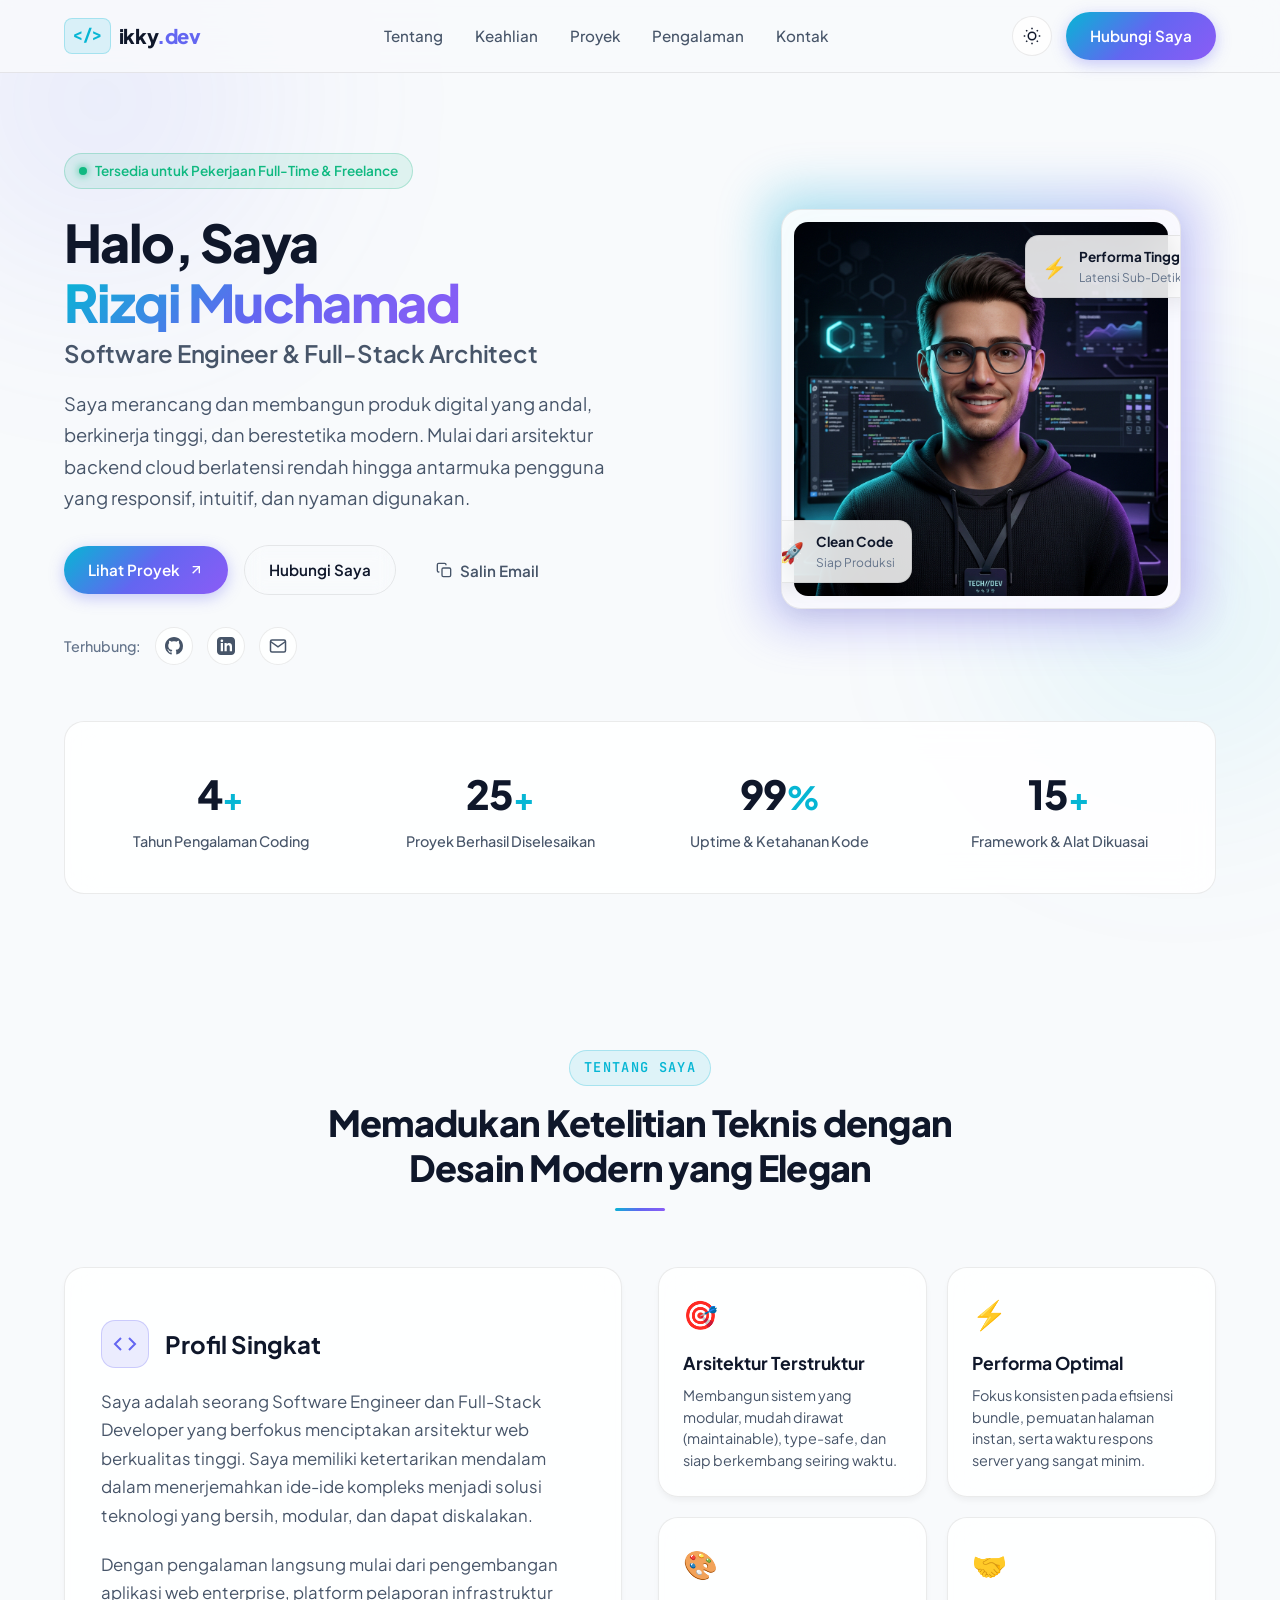
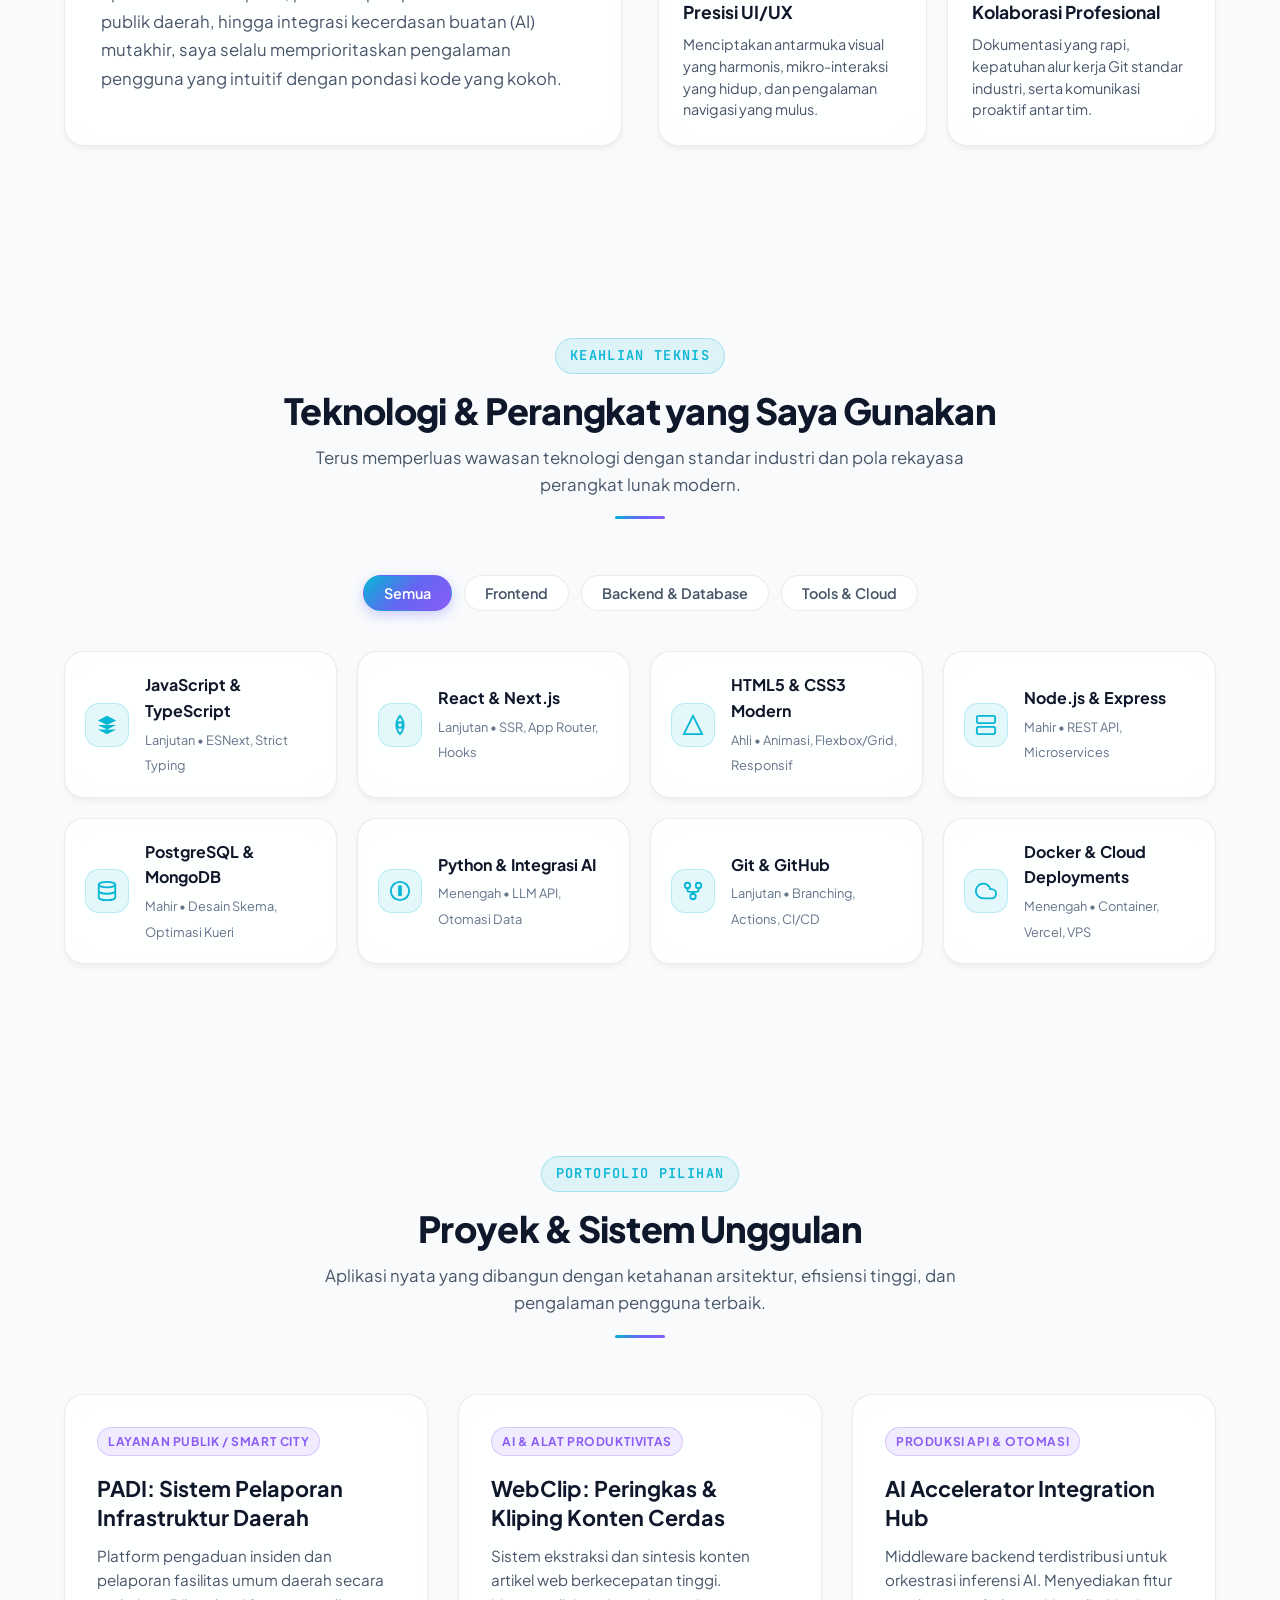
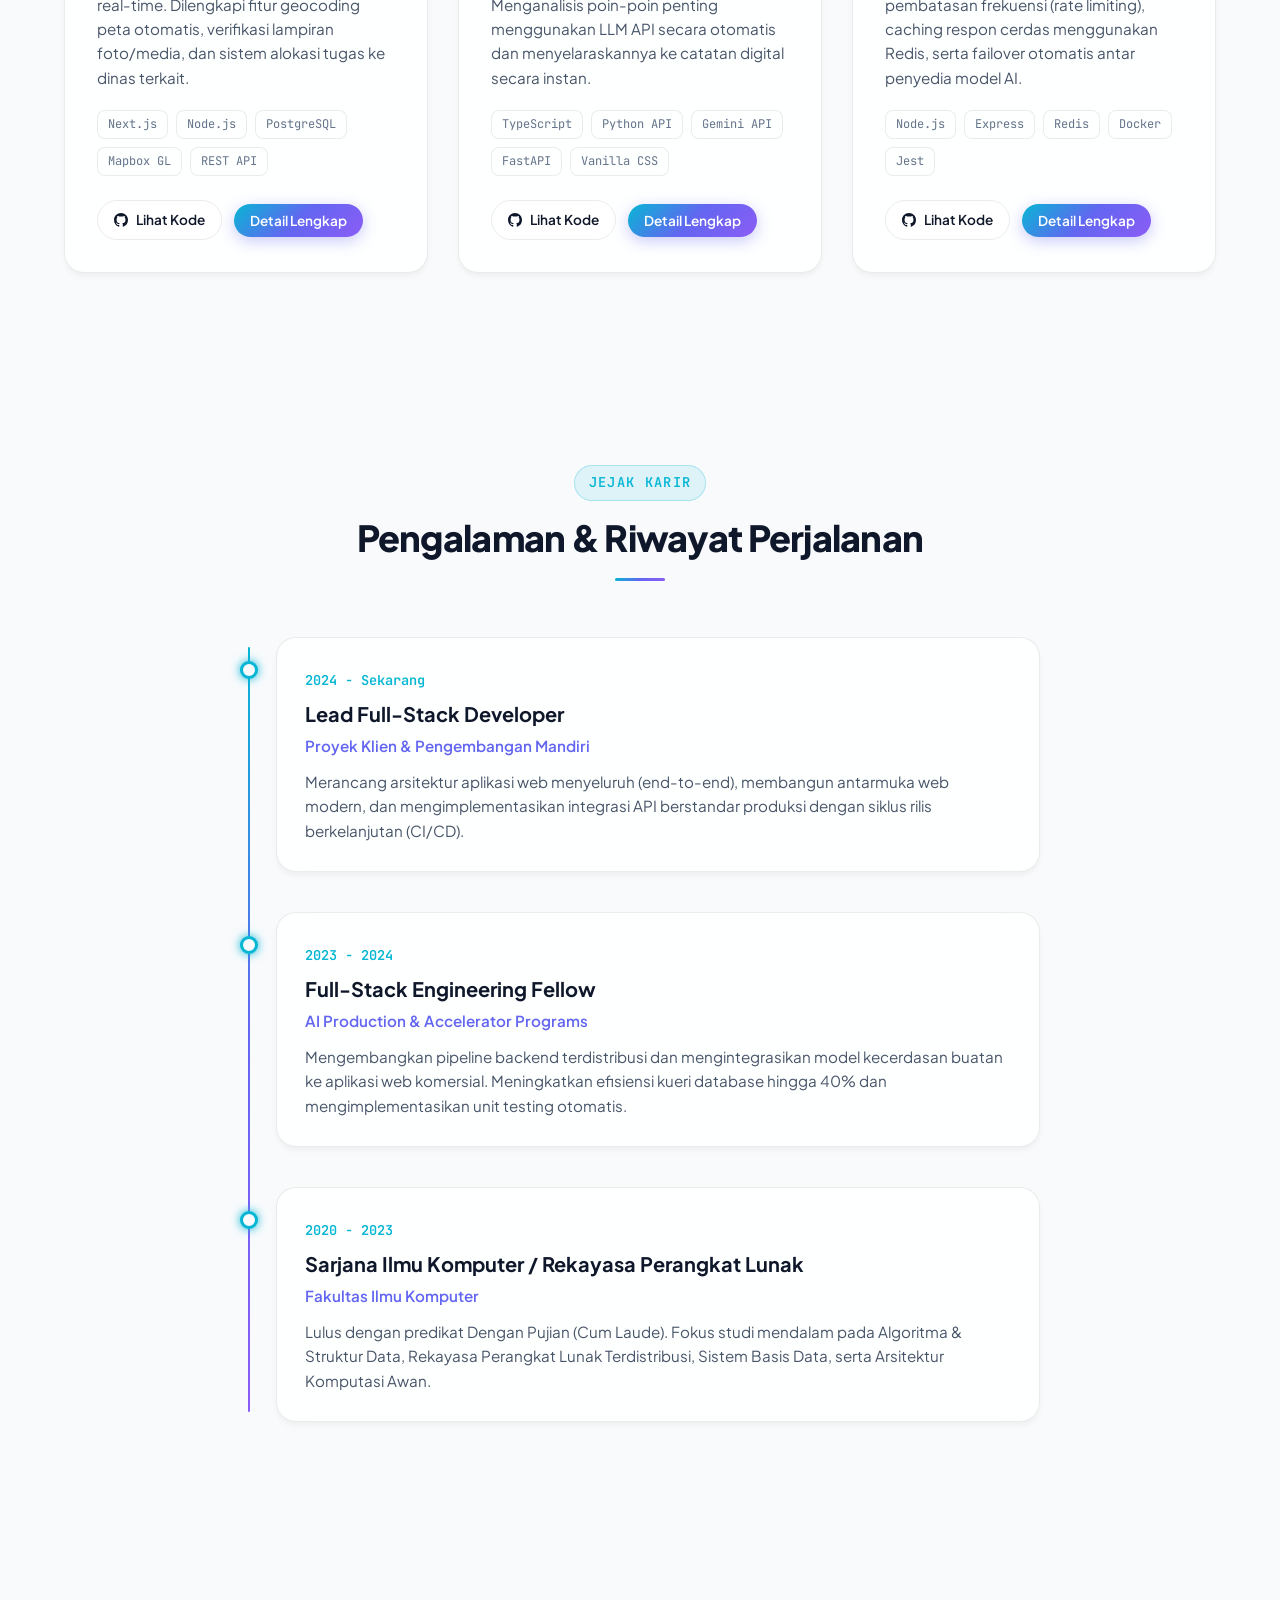
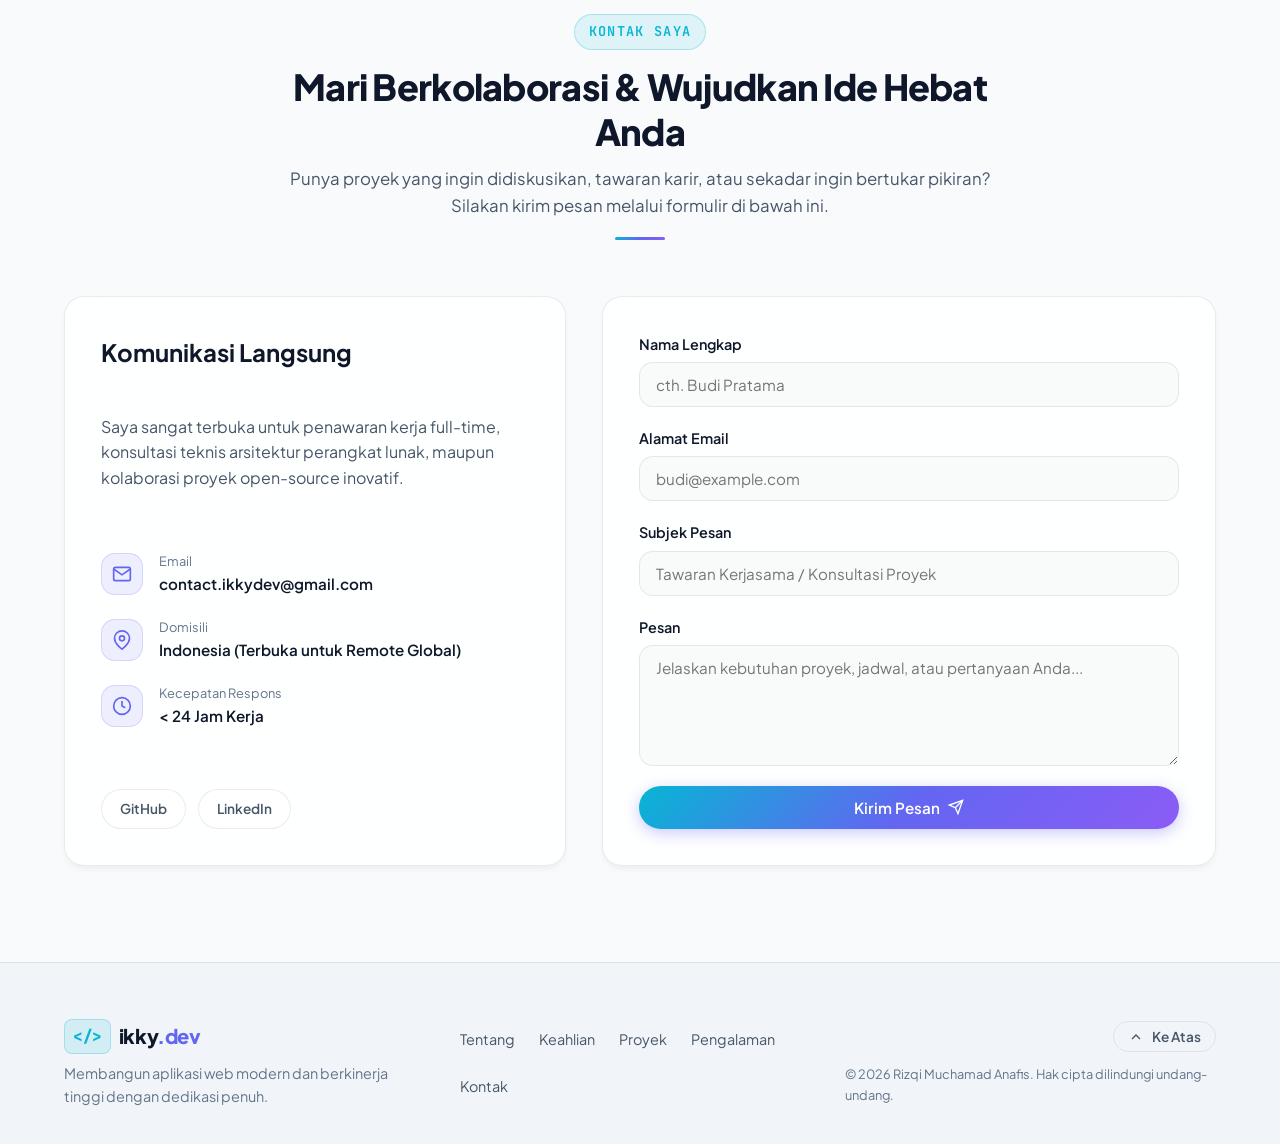
==== commit c73539d3: "Update portfolio website content to Bahasa Indonesia" ====
--- a/index.html
+++ b/index.html
@@ -1,15 +1,15 @@
 <!DOCTYPE html>
-<html lang="en" data-theme="dark">
+<html lang="id" data-theme="dark">
 <head>
   <meta charset="UTF-8" />
   <meta name="viewport" content="width=device-width, initial-scale=1.0" />
-  <meta name="description" content="Portfolio of Rizqi Muchamad Anafis (Ikky) - Full-Stack Developer & Software Engineer specializing in modern web applications, scalable cloud architecture, and AI integrations." />
-  <meta name="keywords" content="Rizqi Muchamad, Ikky, Portfolio, Full-Stack Developer, Software Engineer, Web Development, JavaScript, React, Node.js" />
+  <meta name="description" content="Portofolio Rizqi Muchamad Anafis (Ikky) - Software Engineer & Full-Stack Developer spesialis aplikasi web modern, arsitektur cloud, dan integrasi AI." />
+  <meta name="keywords" content="Rizqi Muchamad, Ikky, Portofolio, Full-Stack Developer, Software Engineer, Web Developer Indonesia, React, Next.js, Node.js" />
   <meta name="author" content="Rizqi Muchamad Anafis" />
   
   <!-- Open Graph Meta Tags -->
-  <meta property="og:title" content="Rizqi Muchamad Anafis | Full-Stack Software Engineer" />
-  <meta property="og:description" content="Building resilient, high-performance web applications and intuitive digital experiences." />
+  <meta property="og:title" content="Rizqi Muchamad Anafis | Software Engineer & Full-Stack Architect" />
+  <meta property="og:description" content="Membangun solusi digital modern yang cepat, andal, dan memikat." />
   <meta property="og:type" content="website" />
   <meta property="og:url" content="https://ikkymchmddev.github.io/portfolio/" />
   
@@ -27,29 +27,29 @@
   <div class="ambient-glow glow-top-left" aria-hidden="true"></div>
   <div class="ambient-glow glow-bottom-right" aria-hidden="true"></div>
 
-  <!-- Header / Navigation -->
+  <!-- Header / Navigasi -->
   <header class="header" id="header">
     <div class="container nav-container">
-      <a href="#hero" class="brand-logo" id="brand-logo" aria-label="Home">
+      <a href="#hero" class="brand-logo" id="brand-logo" aria-label="Beranda">
         <span class="logo-symbol">&lt;/&gt;</span>
         <span class="logo-text">ikky<span class="accent-dot">.dev</span></span>
       </a>
 
-      <!-- Desktop Navigation -->
+      <!-- Menu Navigasi Desktop -->
       <nav class="nav-menu" id="nav-menu">
         <ul class="nav-list">
-          <li class="nav-item"><a href="#about" class="nav-link" id="nav-about">About</a></li>
-          <li class="nav-item"><a href="#skills" class="nav-link" id="nav-skills">Skills</a></li>
-          <li class="nav-item"><a href="#projects" class="nav-link" id="nav-projects">Projects</a></li>
-          <li class="nav-item"><a href="#experience" class="nav-link" id="nav-experience">Experience</a></li>
-          <li class="nav-item"><a href="#contact" class="nav-link" id="nav-contact">Contact</a></li>
+          <li class="nav-item"><a href="#about" class="nav-link" id="nav-about">Tentang</a></li>
+          <li class="nav-item"><a href="#skills" class="nav-link" id="nav-skills">Keahlian</a></li>
+          <li class="nav-item"><a href="#projects" class="nav-link" id="nav-projects">Proyek</a></li>
+          <li class="nav-item"><a href="#experience" class="nav-link" id="nav-experience">Pengalaman</a></li>
+          <li class="nav-item"><a href="#contact" class="nav-link" id="nav-contact">Kontak</a></li>
         </ul>
       </nav>
 
-      <!-- Action Buttons -->
+      <!-- Tombol Aksi -->
       <div class="nav-actions">
-        <!-- Theme Toggle -->
-        <button class="theme-toggle-btn" id="theme-toggle-btn" aria-label="Toggle theme">
+        <!-- Pengalih Tema (Dark/Light) -->
+        <button class="theme-toggle-btn" id="theme-toggle-btn" aria-label="Ganti tema">
           <svg class="sun-icon" viewBox="0 0 24 24" fill="none" stroke="currentColor" stroke-width="2">
             <circle cx="12" cy="12" r="5"></circle>
             <line x1="12" y1="1" x2="12" y2="3"></line>
@@ -66,10 +66,10 @@
           </svg>
         </button>
 
-        <a href="#contact" class="btn btn-primary nav-cta" id="nav-cta-btn">Let's Talk</a>
-
-        <!-- Mobile Menu Toggle Button -->
-        <button class="mobile-toggle-btn" id="mobile-toggle-btn" aria-label="Open menu" aria-expanded="false">
+        <a href="#contact" class="btn btn-primary nav-cta" id="nav-cta-btn">Hubungi Saya</a>
+
+        <!-- Tombol Hamburger Menu Mobile -->
+        <button class="mobile-toggle-btn" id="mobile-toggle-btn" aria-label="Buka menu navigasi" aria-expanded="false">
           <span class="hamburger-bar"></span>
           <span class="hamburger-bar"></span>
           <span class="hamburger-bar"></span>
@@ -79,72 +79,72 @@
   </header>
 
   <main>
-    <!-- Hero Section -->
+    <!-- Bagian Hero -->
     <section class="hero-section" id="hero">
       <div class="container hero-container">
         <div class="hero-content">
           <div class="status-badge" id="hero-status-badge">
             <span class="status-dot"></span>
-            <span>Available for Full-Time Roles & Freelance</span>
+            <span>Tersedia untuk Pekerjaan Full-Time & Freelance</span>
           </div>
 
           <h1 class="hero-title" id="hero-main-title">
-            Hi, I'm <span class="gradient-text">Rizqi Muchamad</span>
+            Halo, Saya <span class="gradient-text">Rizqi Muchamad</span>
             <span class="sub-greeting">Software Engineer & Full-Stack Architect</span>
           </h1>
 
           <p class="hero-description">
-            I build modern, resilient, and visually captivating digital products. From low-latency cloud APIs to fluid, accessible user interfaces, I engineer solutions that turn complex problems into elegant realities.
+            Saya merancang dan membangun produk digital yang andal, berkinerja tinggi, dan berestetika modern. Mulai dari arsitektur backend cloud berlatensi rendah hingga antarmuka pengguna yang responsif, intuitif, dan nyaman digunakan.
           </p>
 
           <div class="hero-cta-group">
             <a href="#projects" class="btn btn-primary" id="hero-btn-work">
-              <span>View Projects</span>
+              <span>Lihat Proyek</span>
               <svg viewBox="0 0 24 24" fill="none" stroke="currentColor" stroke-width="2" class="btn-icon">
                 <line x1="7" y1="17" x2="17" y2="7"></line>
                 <polyline points="7 7 17 7 17 17"></polyline>
               </svg>
             </a>
             <a href="#contact" class="btn btn-outline" id="hero-btn-contact">
-              <span>Get in Touch</span>
+              <span>Hubungi Saya</span>
             </a>
-            <button class="btn btn-ghost copy-email-btn" id="copy-email-btn" title="Copy email address" aria-label="Copy email">
+            <button class="btn btn-ghost copy-email-btn" id="copy-email-btn" title="Salin alamat email" aria-label="Salin alamat email">
               <svg viewBox="0 0 24 24" fill="none" stroke="currentColor" stroke-width="2" class="btn-icon">
                 <rect x="9" y="9" width="13" height="13" rx="2" ry="2"></rect>
                 <path d="M5 15H4a2 2 0 0 1-2-2V4a2 2 0 0 1 2-2h9a2 2 0 0 1 2 2v1"></path>
               </svg>
-              <span class="copy-text">Copy Email</span>
+              <span class="copy-text">Salin Email</span>
             </button>
           </div>
 
-          <!-- Social Links -->
+          <!-- Tautan Media Sosial -->
           <div class="hero-socials">
-            <span class="socials-label">Connect:</span>
-            <a href="https://github.com/ikkymchmddev" target="_blank" rel="noopener noreferrer" class="social-link" id="hero-github-link" aria-label="GitHub Profile">
+            <span class="socials-label">Terhubung:</span>
+            <a href="https://github.com/ikkymchmddev" target="_blank" rel="noopener noreferrer" class="social-link" id="hero-github-link" aria-label="Profil GitHub">
               <svg viewBox="0 0 24 24" fill="currentColor"><path d="M12 0C5.37 0 0 5.37 0 12c0 5.31 3.435 9.795 8.205 11.385.6.105.825-.255.825-.57 0-.285-.015-1.23-.015-2.235-3.015.555-3.795-.735-4.035-1.41-.135-.345-.72-1.41-1.23-1.695-.42-.225-1.02-.78-.015-.795.945-.015 1.62.87 1.845 1.23 1.08 1.815 2.805 1.305 3.495.99.105-.78.42-1.305.765-1.605-2.67-.3-5.46-1.335-5.46-5.925 0-1.305.465-2.385 1.23-3.225-.12-.3-.54-1.53.12-3.18 0 0 1.005-.315 3.3 1.23.96-.27 1.98-.405 3-.405s2.04.135 3 .405c2.295-1.56 3.3-1.23 3.3-1.23.66 1.65.24 2.88.12 3.18.765.84 1.23 1.905 1.23 3.225 0 4.605-2.805 5.625-5.475 5.925.435.375.81 1.095.81 2.22 0 1.605-.015 2.895-.015 3.3 0 .315.225.69.825.57A12.02 12.02 0 0 0 24 12c0-6.63-5.37-12-12-12z"/></svg>
             </a>
-            <a href="https://linkedin.com" target="_blank" rel="noopener noreferrer" class="social-link" id="hero-linkedin-link" aria-label="LinkedIn Profile">
+            <a href="https://linkedin.com" target="_blank" rel="noopener noreferrer" class="social-link" id="hero-linkedin-link" aria-label="Profil LinkedIn">
               <svg viewBox="0 0 24 24" fill="currentColor"><path d="M19 0h-14c-2.761 0-5 2.239-5 5v14c0 2.761 2.239 5 5 5h14c2.762 0 5-2.239 5-5v-14c0-2.761-2.238-5-5-5zm-11 19h-3v-11h3v11zm-1.5-12.268c-.966 0-1.75-.79-1.75-1.764s.784-1.764 1.75-1.764 1.75.79 1.75 1.764-.783 1.764-1.75 1.764zm13.5 12.268h-3v-5.604c0-3.368-4-3.113-4 0v5.604h-3v-11h3v1.765c1.396-2.586 7-2.777 7 2.476v6.759z"/></svg>
             </a>
-            <a href="mailto:contact.ikkydev@gmail.com" class="social-link" id="hero-mail-link" aria-label="Send Email">
+            <a href="mailto:contact.ikkydev@gmail.com" class="social-link" id="hero-mail-link" aria-label="Kirim Email">
               <svg viewBox="0 0 24 24" fill="none" stroke="currentColor" stroke-width="2"><path d="M4 4h16c1.1 0 2 .9 2 2v12c0 1.1-.9 2-2 2H4c-1.1 0-2-.9-2-2V6c0-1.1.9-2 2-2z"></path><polyline points="22,6 12,13 2,6"></polyline></svg>
             </a>
           </div>
         </div>
 
-        <!-- Visual / Avatar Component -->
+        <!-- Kartu Avatar Digital -->
         <div class="hero-visual">
           <div class="avatar-card-wrapper">
             <div class="avatar-glow-ring"></div>
             <div class="avatar-glass-card">
-              <img src="assets/avatar.jpg" alt="Rizqi Muchamad Anafis - Software Developer Avatar" class="avatar-image" id="hero-avatar-img" />
+              <img src="assets/avatar.jpg" alt="Avatar Pengembang Perangkat Lunak - Rizqi Muchamad Anafis" class="avatar-image" id="hero-avatar-img" />
               
-              <!-- Floating Interactive Badges -->
+              <!-- Badge Mengambang Interaktif -->
               <div class="floating-badge badge-top-right">
                 <span class="badge-icon">⚡</span>
                 <div>
-                  <span class="badge-title">Performance</span>
-                  <span class="badge-sub">Sub-second Latency</span>
+                  <span class="badge-title">Performa Tinggi</span>
+                  <span class="badge-sub">Latensi Sub-Detik</span>
                 </div>
               </div>
 
@@ -152,43 +152,43 @@
                 <span class="badge-icon">🚀</span>
                 <div>
                   <span class="badge-title">Clean Code</span>
-                  <span class="badge-sub">Production Ready</span>
-                </div>
-              </div>
-            </div>
-          </div>
-        </div>
-      </div>
-
-      <!-- Stats Bar -->
+                  <span class="badge-sub">Siap Produksi</span>
+                </div>
+              </div>
+            </div>
+          </div>
+        </div>
+      </div>
+
+      <!-- Statistik Pencapaian -->
       <div class="container">
         <div class="stats-grid" id="stats-grid">
           <div class="stat-card">
             <span class="stat-number" data-target="4">0</span><span class="stat-plus">+</span>
-            <span class="stat-label">Years of Development</span>
+            <span class="stat-label">Tahun Pengalaman Coding</span>
           </div>
           <div class="stat-card">
             <span class="stat-number" data-target="25">0</span><span class="stat-plus">+</span>
-            <span class="stat-label">Projects Completed</span>
+            <span class="stat-label">Proyek Berhasil Diselesaikan</span>
           </div>
           <div class="stat-card">
             <span class="stat-number" data-target="99">0</span><span class="stat-plus">%</span>
-            <span class="stat-label">Clean Code & Uptime</span>
+            <span class="stat-label">Uptime & Ketahanan Kode</span>
           </div>
           <div class="stat-card">
             <span class="stat-number" data-target="15">0</span><span class="stat-plus">+</span>
-            <span class="stat-label">Tech Frameworks Mastered</span>
+            <span class="stat-label">Framework & Alat Dikuasai</span>
           </div>
         </div>
       </div>
     </section>
 
-    <!-- About Section -->
+    <!-- Bagian Tentang Saya -->
     <section class="section about-section" id="about">
       <div class="container">
         <div class="section-header">
-          <span class="section-tag">About Me</span>
-          <h2 class="section-title">Bridging Technical Rigor with Modern Aesthetic Design</h2>
+          <span class="section-tag">Tentang Saya</span>
+          <h2 class="section-title">Memadukan Ketelitian Teknis dengan Desain Modern yang Elegan</h2>
           <div class="section-divider"></div>
         </div>
 
@@ -198,61 +198,61 @@
               <div class="icon-bubble">
                 <svg viewBox="0 0 24 24" fill="none" stroke="currentColor" stroke-width="2"><polyline points="16 18 22 12 16 6"></polyline><polyline points="8 6 2 12 8 18"></polyline></svg>
               </div>
-              <h3>Who I Am</h3>
+              <h3>Profil Singkat</h3>
             </div>
             <p>
-              I am a passionate Software Engineer and Full-Stack Developer with a deep focus on crafting high-standard digital architectures. I thrive on translating ambitious ideas into clean, reliable, and scalable web solutions.
+              Saya adalah seorang Software Engineer dan Full-Stack Developer yang berfokus menciptakan arsitektur web berkualitas tinggi. Saya memiliki ketertarikan mendalam dalam menerjemahkan ide-ide kompleks menjadi solusi teknologi yang bersih, modular, dan dapat diskalakan.
             </p>
             <p>
-              With practical experience ranging from enterprise web applications and regional public infrastructure platforms to state-of-the-art AI tooling, I constantly aim for seamless UX and rock-solid code foundations.
+              Dengan pengalaman langsung mulai dari pengembangan aplikasi web enterprise, platform pelaporan infrastruktur publik daerah, hingga integrasi kecerdasan buatan (AI) mutakhir, saya selalu memprioritaskan pengalaman pengguna yang intuitif dengan pondasi kode yang kokoh.
             </p>
           </div>
 
           <div class="about-highlights-grid">
             <div class="highlight-item glass-panel">
               <div class="highlight-icon">🎯</div>
-              <h4>Architecture First</h4>
-              <p>Designing modular, maintainable, and type-safe systems that scale effortlessly.</p>
+              <h4>Arsitektur Terstruktur</h4>
+              <p>Membangun sistem yang modular, mudah dirawat (maintainable), type-safe, dan siap berkembang seiring waktu.</p>
             </div>
             <div class="highlight-item glass-panel">
               <div class="highlight-icon">⚡</div>
-              <h4>High Performance</h4>
-              <p>Relentless focus on bundle optimization, fast rendering, and low server response times.</p>
+              <h4>Performa Optimal</h4>
+              <p>Fokus konsisten pada efisiensi bundle, pemuatan halaman instan, serta waktu respons server yang sangat minim.</p>
             </div>
             <div class="highlight-item glass-panel">
               <div class="highlight-icon">🎨</div>
-              <h4>Pixel-Perfect UX</h4>
-              <p>Creating micro-interactions, responsive flows, and accessible visual hierarchies.</p>
+              <h4>Presisi UI/UX</h4>
+              <p>Menciptakan antarmuka visual yang harmonis, mikro-interaksi yang hidup, dan pengalaman navigasi yang mulus.</p>
             </div>
             <div class="highlight-item glass-panel">
               <div class="highlight-icon">🤝</div>
-              <h4>Collaborative Mindset</h4>
-              <p>Clear documentation, Git best practices, and active communication across disciplines.</p>
+              <h4>Kolaborasi Profesional</h4>
+              <p>Dokumentasi yang rapi, kepatuhan alur kerja Git standar industri, serta komunikasi proaktif antar tim.</p>
             </div>
           </div>
         </div>
       </div>
     </section>
 
-    <!-- Skills Section -->
+    <!-- Bagian Keahlian / Tech Stack -->
     <section class="section skills-section" id="skills">
       <div class="container">
         <div class="section-header">
-          <span class="section-tag">Tech Stack</span>
-          <h2 class="section-title">Tools & Technologies I Work With</h2>
-          <p class="section-subtitle">Continuously expanding my toolset with industry-standard frameworks and modern patterns.</p>
+          <span class="section-tag">Keahlian Teknis</span>
+          <h2 class="section-title">Teknologi & Perangkat yang Saya Gunakan</h2>
+          <p class="section-subtitle">Terus memperluas wawasan teknologi dengan standar industri dan pola rekayasa perangkat lunak modern.</p>
           <div class="section-divider"></div>
         </div>
 
-        <!-- Filter Tabs -->
+        <!-- Tombol Filter -->
         <div class="filter-tabs" id="skill-filters">
-          <button class="filter-btn active" data-filter="all">All</button>
+          <button class="filter-btn active" data-filter="all">Semua</button>
           <button class="filter-btn" data-filter="frontend">Frontend</button>
-          <button class="filter-btn" data-filter="backend">Backend & DB</button>
+          <button class="filter-btn" data-filter="backend">Backend & Database</button>
           <button class="filter-btn" data-filter="devops">Tools & Cloud</button>
         </div>
 
-        <!-- Skills Grid -->
+        <!-- Kisi Keahlian -->
         <div class="skills-grid" id="skills-grid">
           <!-- Frontend -->
           <div class="skill-card glass-panel" data-category="frontend">
@@ -261,7 +261,7 @@
             </div>
             <div class="skill-info">
               <h4 class="skill-name">JavaScript & TypeScript</h4>
-              <span class="skill-level">Advanced • ESNext, Strict Typing</span>
+              <span class="skill-level">Lanjutan • ESNext, Strict Typing</span>
             </div>
           </div>
 
@@ -271,7 +271,7 @@
             </div>
             <div class="skill-info">
               <h4 class="skill-name">React & Next.js</h4>
-              <span class="skill-level">Advanced • SSR, App Router, Hooks</span>
+              <span class="skill-level">Lanjutan • SSR, App Router, Hooks</span>
             </div>
           </div>
 
@@ -280,8 +280,8 @@
               <svg viewBox="0 0 24 24" fill="none" stroke="currentColor" stroke-width="2" class="skill-svg"><polygon points="12 2 2 22 22 22"></polygon></svg>
             </div>
             <div class="skill-info">
-              <h4 class="skill-name">HTML5 & Modern CSS3</h4>
-              <span class="skill-level">Expert • Animations, Flex/Grid, RWD</span>
+              <h4 class="skill-name">HTML5 & CSS3 Modern</h4>
+              <span class="skill-level">Ahli • Animasi, Flexbox/Grid, Responsif</span>
             </div>
           </div>
 
@@ -292,7 +292,7 @@
             </div>
             <div class="skill-info">
               <h4 class="skill-name">Node.js & Express</h4>
-              <span class="skill-level">Proficient • REST APIs, Microservices</span>
+              <span class="skill-level">Mahir • REST API, Microservices</span>
             </div>
           </div>
 
@@ -302,7 +302,7 @@
             </div>
             <div class="skill-info">
               <h4 class="skill-name">PostgreSQL & MongoDB</h4>
-              <span class="skill-level">Proficient • Schema Design, Query Tuning</span>
+              <span class="skill-level">Mahir • Desain Skema, Optimasi Kueri</span>
             </div>
           </div>
 
@@ -311,8 +311,8 @@
               <svg viewBox="0 0 24 24" fill="none" stroke="currentColor" stroke-width="2" class="skill-svg"><path d="M12 2a10 10 0 1 0 10 10A10 10 0 0 0 12 2zm1 14.5h-2v-2h2zm0-4h-2V7h2z"></path></svg>
             </div>
             <div class="skill-info">
-              <h4 class="skill-name">Python & AI Integration</h4>
-              <span class="skill-level">Intermediate • LLM APIs, Automation</span>
+              <h4 class="skill-name">Python & Integrasi AI</h4>
+              <span class="skill-level">Menengah • LLM API, Otomasi Data</span>
             </div>
           </div>
 
@@ -323,7 +323,7 @@
             </div>
             <div class="skill-info">
               <h4 class="skill-name">Git & GitHub</h4>
-              <span class="skill-level">Advanced • Branching, Actions, CI/CD</span>
+              <span class="skill-level">Lanjutan • Branching, Actions, CI/CD</span>
             </div>
           </div>
 
@@ -333,31 +333,31 @@
             </div>
             <div class="skill-info">
               <h4 class="skill-name">Docker & Cloud Deployments</h4>
-              <span class="skill-level">Intermediate • Containers, Vercel, VPS</span>
+              <span class="skill-level">Menengah • Container, Vercel, VPS</span>
             </div>
           </div>
         </div>
       </div>
     </section>
 
-    <!-- Projects Section -->
+    <!-- Bagian Proyek Pilihan -->
     <section class="section projects-section" id="projects">
       <div class="container">
         <div class="section-header">
-          <span class="section-tag">Featured Work</span>
-          <h2 class="section-title">Selected Projects & Systems</h2>
-          <p class="section-subtitle">Real-world applications engineered with precision, reliability, and user delight in mind.</p>
+          <span class="section-tag">Portofolio Pilihan</span>
+          <h2 class="section-title">Proyek & Sistem Unggulan</h2>
+          <p class="section-subtitle">Aplikasi nyata yang dibangun dengan ketahanan arsitektur, efisiensi tinggi, dan pengalaman pengguna terbaik.</p>
           <div class="section-divider"></div>
         </div>
 
         <div class="projects-grid">
-          <!-- Project 1 -->
+          <!-- Proyek 1 -->
           <article class="project-card glass-panel" id="project-padi">
-            <div class="project-badge">Enterprise / Public Service</div>
+            <div class="project-badge">Layanan Publik / Smart City</div>
             <div class="project-header">
-              <h3 class="project-title">PADI: Regional Infrastructure Reporting System</h3>
+              <h3 class="project-title">PADI: Sistem Pelaporan Infrastruktur Daerah</h3>
               <p class="project-description">
-                A full-stack municipal incident and civic reporting platform designed for citizens to log infrastructure hazards in real-time with automated geocoding, media uploads, and administrative tracking dispatch.
+                Platform pengaduan insiden dan pelaporan fasilitas umum daerah secara real-time. Dilengkapi fitur geocoding peta otomatis, verifikasi lampiran foto/media, dan sistem alokasi tugas ke dinas terkait.
               </p>
             </div>
             <div class="project-tags">
@@ -370,21 +370,21 @@
             <div class="project-links">
               <a href="https://github.com/ikkymchmddev" target="_blank" rel="noopener noreferrer" class="btn btn-sm btn-outline">
                 <svg viewBox="0 0 24 24" fill="currentColor" class="sm-icon"><path d="M12 0C5.37 0 0 5.37 0 12c0 5.31 3.435 9.795 8.205 11.385.6.105.825-.255.825-.57 0-.285-.015-1.23-.015-2.235-3.015.555-3.795-.735-4.035-1.41-.135-.345-.72-1.41-1.23-1.695-.42-.225-1.02-.78-.015-.795.945-.015 1.62.87 1.845 1.23 1.08 1.815 2.805 1.305 3.495.99.105-.78.42-1.305.765-1.605-2.67-.3-5.46-1.335-5.46-5.925 0-1.305.465-2.385 1.23-3.225-.12-.3-.54-1.53.12-3.18 0 0 1.005-.315 3.3 1.23.96-.27 1.98-.405 3-.405s2.04.135 3 .405c2.295-1.56 3.3-1.23 3.3-1.23.66 1.65.24 2.88.12 3.18.765.84 1.23 1.905 1.23 3.225 0 4.605-2.805 5.625-5.475 5.925.435.375.81 1.095.81 2.22 0 1.605-.015 2.895-.015 3.3 0 .315.225.69.825.57A12.02 12.02 0 0 0 24 12c0-6.63-5.37-12-12-12z"/></svg>
-                <span>Source Code</span>
+                <span>Lihat Kode</span>
               </a>
               <button class="btn btn-sm btn-primary project-details-btn" data-project="padi">
-                <span>View Details</span>
+                <span>Detail Lengkap</span>
               </button>
             </div>
           </article>
 
-          <!-- Project 2 -->
+          <!-- Proyek 2 -->
           <article class="project-card glass-panel" id="project-webclip">
-            <div class="project-badge">AI & Developer Tools</div>
+            <div class="project-badge">AI & Alat Produktivitas</div>
             <div class="project-header">
-              <h3 class="project-title">WebClip: Intelligent Content Clipper & Summarizer</h3>
+              <h3 class="project-title">WebClip: Peringkas & Kliping Konten Cerdas</h3>
               <p class="project-description">
-                High-speed web content parser and semantic synthesizer that extracts clean article texts, analyzes essential themes using LLM APIs, and syncs notes to personal workspaces seamlessly.
+                Sistem ekstraksi dan sintesis konten artikel web berkecepatan tinggi. Menganalisis poin-poin penting menggunakan LLM API secara otomatis dan menyelaraskannya ke catatan digital secara instan.
               </p>
             </div>
             <div class="project-tags">
@@ -392,26 +392,26 @@
               <span class="tech-tag">Python API</span>
               <span class="tech-tag">Gemini API</span>
               <span class="tech-tag">FastAPI</span>
-              <span class="tech-tag">Tailwind/Vanilla</span>
+              <span class="tech-tag">Vanilla CSS</span>
             </div>
             <div class="project-links">
               <a href="https://github.com/ikkymchmddev" target="_blank" rel="noopener noreferrer" class="btn btn-sm btn-outline">
                 <svg viewBox="0 0 24 24" fill="currentColor" class="sm-icon"><path d="M12 0C5.37 0 0 5.37 0 12c0 5.31 3.435 9.795 8.205 11.385.6.105.825-.255.825-.57 0-.285-.015-1.23-.015-2.235-3.015.555-3.795-.735-4.035-1.41-.135-.345-.72-1.41-1.23-1.695-.42-.225-1.02-.78-.015-.795.945-.015 1.62.87 1.845 1.23 1.08 1.815 2.805 1.305 3.495.99.105-.78.42-1.305.765-1.605-2.67-.3-5.46-1.335-5.46-5.925 0-1.305.465-2.385 1.23-3.225-.12-.3-.54-1.53.12-3.18 0 0 1.005-.315 3.3 1.23.96-.27 1.98-.405 3-.405s2.04.135 3 .405c2.295-1.56 3.3-1.23 3.3-1.23.66 1.65.24 2.88.12 3.18.765.84 1.23 1.905 1.23 3.225 0 4.605-2.805 5.625-5.475 5.925.435.375.81 1.095.81 2.22 0 1.605-.015 2.895-.015 3.3 0 .315.225.69.825.57A12.02 12.02 0 0 0 24 12c0-6.63-5.37-12-12-12z"/></svg>
-                <span>Source Code</span>
+                <span>Lihat Kode</span>
               </a>
               <button class="btn btn-sm btn-primary project-details-btn" data-project="webclip">
-                <span>View Details</span>
+                <span>Detail Lengkap</span>
               </button>
             </div>
           </article>
 
-          <!-- Project 3 -->
+          <!-- Proyek 3 -->
           <article class="project-card glass-panel" id="project-ai-accelerator">
-            <div class="project-badge">Production API & Automation</div>
+            <div class="project-badge">Produksi API & Otomasi</div>
             <div class="project-header">
               <h3 class="project-title">AI Accelerator Integration Hub</h3>
               <p class="project-description">
-                Modular backend middleware pipeline providing unified rate-limiting, prompt caching, token cost analytics, and fallback switching across multiple AI model providers.
+                Middleware backend terdistribusi untuk orkestrasi inferensi AI. Menyediakan fitur pembatasan frekuensi (rate limiting), caching respon cerdas menggunakan Redis, serta failover otomatis antar penyedia model AI.
               </p>
             </div>
             <div class="project-tags">
@@ -424,10 +424,10 @@
             <div class="project-links">
               <a href="https://github.com/ikkymchmddev" target="_blank" rel="noopener noreferrer" class="btn btn-sm btn-outline">
                 <svg viewBox="0 0 24 24" fill="currentColor" class="sm-icon"><path d="M12 0C5.37 0 0 5.37 0 12c0 5.31 3.435 9.795 8.205 11.385.6.105.825-.255.825-.57 0-.285-.015-1.23-.015-2.235-3.015.555-3.795-.735-4.035-1.41-.135-.345-.72-1.41-1.23-1.695-.42-.225-1.02-.78-.015-.795.945-.015 1.62.87 1.845 1.23 1.08 1.815 2.805 1.305 3.495.99.105-.78.42-1.305.765-1.605-2.67-.3-5.46-1.335-5.46-5.925 0-1.305.465-2.385 1.23-3.225-.12-.3-.54-1.53.12-3.18 0 0 1.005-.315 3.3 1.23.96-.27 1.98-.405 3-.405s2.04.135 3 .405c2.295-1.56 3.3-1.23 3.3-1.23.66 1.65.24 2.88.12 3.18.765.84 1.23 1.905 1.23 3.225 0 4.605-2.805 5.625-5.475 5.925.435.375.81 1.095.81 2.22 0 1.605-.015 2.895-.015 3.3 0 .315.225.69.825.57A12.02 12.02 0 0 0 24 12c0-6.63-5.37-12-12-12z"/></svg>
-                <span>Source Code</span>
+                <span>Lihat Kode</span>
               </a>
               <button class="btn btn-sm btn-primary project-details-btn" data-project="accelerator">
-                <span>View Details</span>
+                <span>Detail Lengkap</span>
               </button>
             </div>
           </article>
@@ -435,12 +435,12 @@
       </div>
     </section>
 
-    <!-- Experience & Education Section -->
+    <!-- Bagian Pengalaman & Pendidikan -->
     <section class="section experience-section" id="experience">
       <div class="container">
         <div class="section-header">
-          <span class="section-tag">Career Milestones</span>
-          <h2 class="section-title">Experience & Journey</h2>
+          <span class="section-tag">Jejak Karir</span>
+          <h2 class="section-title">Pengalaman & Riwayat Perjalanan</h2>
           <div class="section-divider"></div>
         </div>
 
@@ -448,11 +448,11 @@
           <div class="timeline-item">
             <div class="timeline-dot"></div>
             <div class="timeline-content glass-panel">
-              <span class="timeline-date">2024 - Present</span>
+              <span class="timeline-date">2024 - Sekarang</span>
               <h3 class="timeline-role">Lead Full-Stack Developer</h3>
-              <h4 class="timeline-company">Independent & Client Projects</h4>
+              <h4 class="timeline-company">Proyek Klien & Pengembangan Mandiri</h4>
               <p>
-                Architecting end-to-end web applications, modernizing frontend interfaces, and implementing production-grade API integrations. Specialized in React, Next.js, and Node.js microservices with continuous delivery workflows.
+                Merancang arsitektur aplikasi web menyeluruh (end-to-end), membangun antarmuka web modern, dan mengimplementasikan integrasi API berstandar produksi dengan siklus rilis berkelanjutan (CI/CD).
               </p>
             </div>
           </div>
@@ -464,7 +464,7 @@
               <h3 class="timeline-role">Full-Stack Engineering Fellow</h3>
               <h4 class="timeline-company">AI Production & Accelerator Programs</h4>
               <p>
-                Engineered distributed backend pipelines and integrated AI models into production web applications. Enhanced database query performance by 40% and built automated test suites.
+                Mengembangkan pipeline backend terdistribusi dan mengintegrasikan model kecerdasan buatan ke aplikasi web komersial. Meningkatkan efisiensi kueri database hingga 40% dan mengimplementasikan unit testing otomatis.
               </p>
             </div>
           </div>
@@ -473,10 +473,10 @@
             <div class="timeline-dot"></div>
             <div class="timeline-content glass-panel">
               <span class="timeline-date">2020 - 2023</span>
-              <h3 class="timeline-role">Computer Science / Software Engineering Degree</h3>
-              <h4 class="timeline-company">University Faculty of Computer Science</h4>
+              <h3 class="timeline-role">Sarjana Ilmu Komputer / Rekayasa Perangkat Lunak</h3>
+              <h4 class="timeline-company">Fakultas Ilmu Komputer</h4>
               <p>
-                Graduated with Honors. Focused on Algorithms & Data Structures, Distributed Systems, Software Architecture, and Database Engineering.
+                Lulus dengan predikat Dengan Pujian (Cum Laude). Fokus studi mendalam pada Algoritma & Struktur Data, Rekayasa Perangkat Lunak Terdistribusi, Sistem Basis Data, serta Arsitektur Komputasi Awan.
               </p>
             </div>
           </div>
@@ -484,22 +484,22 @@
       </div>
     </section>
 
-    <!-- Contact Section -->
+    <!-- Bagian Kontak -->
     <section class="section contact-section" id="contact">
       <div class="container">
         <div class="section-header">
-          <span class="section-tag">Get in Touch</span>
-          <h2 class="section-title">Let's Build Something Exceptional Together</h2>
-          <p class="section-subtitle">Have a project in mind, want to discuss opportunities, or simply want to say hello? Drop me a message below.</p>
+          <span class="section-tag">Kontak Saya</span>
+          <h2 class="section-title">Mari Berkolaborasi & Wujudkan Ide Hebat Anda</h2>
+          <p class="section-subtitle">Punya proyek yang ingin didiskusikan, tawaran karir, atau sekadar ingin bertukar pikiran? Silakan kirim pesan melalui formulir di bawah ini.</p>
           <div class="section-divider"></div>
         </div>
 
         <div class="contact-wrapper">
-          <!-- Info Column -->
+          <!-- Kolom Informasi Kontak -->
           <div class="contact-info-card glass-panel">
-            <h3 class="contact-info-title">Direct Inquiries</h3>
+            <h3 class="contact-info-title">Komunikasi Langsung</h3>
             <p class="contact-info-text">
-              I am open to full-time engineering roles, technical consulting, and collaborative open-source projects.
+              Saya sangat terbuka untuk penawaran kerja full-time, konsultasi teknis arsitektur perangkat lunak, maupun kolaborasi proyek open-source inovatif.
             </p>
 
             <div class="contact-detail-items">
@@ -518,8 +518,8 @@
                   <svg viewBox="0 0 24 24" fill="none" stroke="currentColor" stroke-width="2"><path d="M21 10c0 7-9 13-9 13s-9-6-9-13a9 9 0 0 1 18 0z"></path><circle cx="12" cy="10" r="3"></circle></svg>
                 </div>
                 <div>
-                  <span class="contact-detail-label">Location</span>
-                  <span class="contact-detail-value">Indonesia (Open to Remote Worldwide)</span>
+                  <span class="contact-detail-label">Domisili</span>
+                  <span class="contact-detail-value">Indonesia (Terbuka untuk Remote Global)</span>
                 </div>
               </div>
 
@@ -528,8 +528,8 @@
                   <svg viewBox="0 0 24 24" fill="none" stroke="currentColor" stroke-width="2"><circle cx="12" cy="12" r="10"></circle><polyline points="12 6 12 12 16 14"></polyline></svg>
                 </div>
                 <div>
-                  <span class="contact-detail-label">Response Time</span>
-                  <span class="contact-detail-value">&lt; 24 Hours Guaranteed</span>
+                  <span class="contact-detail-label">Kecepatan Respons</span>
+                  <span class="contact-detail-value">&lt; 24 Jam Kerja</span>
                 </div>
               </div>
             </div>
@@ -544,35 +544,35 @@
             </div>
           </div>
 
-          <!-- Interactive Contact Form -->
+          <!-- Formulir Kontak Interaktif -->
           <div class="contact-form-card glass-panel">
             <form id="contact-form" class="contact-form" novalidate>
               <div class="form-group">
-                <label for="form-name" class="form-label">Your Name</label>
-                <input type="text" id="form-name" name="name" class="form-input" placeholder="e.g. Alex Johnson" required />
-                <span class="form-error" id="name-error">Please enter your name.</span>
+                <label for="form-name" class="form-label">Nama Lengkap</label>
+                <input type="text" id="form-name" name="name" class="form-input" placeholder="cth. Budi Pratama" required />
+                <span class="form-error" id="name-error">Mohon masukkan nama lengkap Anda.</span>
               </div>
 
               <div class="form-group">
-                <label for="form-email" class="form-label">Email Address</label>
-                <input type="email" id="form-email" name="email" class="form-input" placeholder="alex@example.com" required />
-                <span class="form-error" id="email-error">Please provide a valid email address.</span>
+                <label for="form-email" class="form-label">Alamat Email</label>
+                <input type="email" id="form-email" name="email" class="form-input" placeholder="budi@example.com" required />
+                <span class="form-error" id="email-error">Mohon masukkan alamat email yang valid.</span>
               </div>
 
               <div class="form-group">
-                <label for="form-subject" class="form-label">Subject</label>
-                <input type="text" id="form-subject" name="subject" class="form-input" placeholder="Project Inquiry / Job Opportunity" required />
-                <span class="form-error" id="subject-error">Please enter a subject.</span>
+                <label for="form-subject" class="form-label">Subjek Pesan</label>
+                <input type="text" id="form-subject" name="subject" class="form-input" placeholder="Tawaran Kerjasama / Konsultasi Proyek" required />
+                <span class="form-error" id="subject-error">Mohon masukkan subjek pesan.</span>
               </div>
 
               <div class="form-group">
-                <label for="form-message" class="form-label">Message</label>
-                <textarea id="form-message" name="message" rows="5" class="form-input form-textarea" placeholder="Describe your project, timeline, or query..." required></textarea>
-                <span class="form-error" id="message-error">Please enter a message (at least 10 characters).</span>
+                <label for="form-message" class="form-label">Pesan</label>
+                <textarea id="form-message" name="message" rows="5" class="form-input form-textarea" placeholder="Jelaskan kebutuhan proyek, jadwal, atau pertanyaan Anda..." required></textarea>
+                <span class="form-error" id="message-error">Mohon tuliskan pesan minimal 10 karakter.</span>
               </div>
 
               <button type="submit" class="btn btn-primary btn-block" id="form-submit-btn">
-                <span class="btn-text">Send Message</span>
+                <span class="btn-text">Kirim Pesan</span>
                 <svg viewBox="0 0 24 24" fill="none" stroke="currentColor" stroke-width="2" class="btn-icon">
                   <line x1="22" y1="2" x2="11" y2="13"></line>
                   <polygon points="22 2 15 22 11 13 2 9 22 2"></polygon>
@@ -585,17 +585,17 @@
     </section>
   </main>
 
-  <!-- Interactive Project Details Modal -->
+  <!-- Modal Dialog Rincian Proyek -->
   <div class="modal-backdrop" id="project-modal" aria-hidden="true" role="dialog">
     <div class="modal-dialog glass-panel">
-      <button class="modal-close-btn" id="modal-close-btn" aria-label="Close dialog">&times;</button>
+      <button class="modal-close-btn" id="modal-close-btn" aria-label="Tutup jendela rincian">&times;</button>
       <div class="modal-content" id="modal-content-body">
-        <!-- Injected via JavaScript -->
+        <!-- Konten disuntikkan secara dinamis oleh JavaScript -->
       </div>
     </div>
   </div>
 
-  <!-- Toast Notification Container -->
+  <!-- Kontainer Notifikasi Toast -->
   <div class="toast-container" id="toast-container" aria-live="polite"></div>
 
   <!-- Footer -->
@@ -606,25 +606,25 @@
           <span class="logo-symbol">&lt;/&gt;</span>
           <span class="logo-text">ikky<span class="accent-dot">.dev</span></span>
         </a>
-        <p class="footer-tagline">Crafting modern, performant web applications with care and precision.</p>
+        <p class="footer-tagline">Membangun aplikasi web modern dan berkinerja tinggi dengan dedikasi penuh.</p>
       </div>
 
       <div class="footer-nav">
-        <a href="#about" class="footer-link">About</a>
-        <a href="#skills" class="footer-link">Skills</a>
-        <a href="#projects" class="footer-link">Projects</a>
-        <a href="#experience" class="footer-link">Experience</a>
-        <a href="#contact" class="footer-link">Contact</a>
+        <a href="#about" class="footer-link">Tentang</a>
+        <a href="#skills" class="footer-link">Keahlian</a>
+        <a href="#projects" class="footer-link">Proyek</a>
+        <a href="#experience" class="footer-link">Pengalaman</a>
+        <a href="#contact" class="footer-link">Kontak</a>
       </div>
 
       <div class="footer-right">
-        <button class="btn btn-ghost back-to-top" id="back-to-top-btn" aria-label="Back to top">
+        <button class="btn btn-ghost back-to-top" id="back-to-top-btn" aria-label="Kembali ke atas">
           <svg viewBox="0 0 24 24" fill="none" stroke="currentColor" stroke-width="2" class="btn-icon">
             <polyline points="18 15 12 9 6 15"></polyline>
           </svg>
-          <span>Top</span>
+          <span>Ke Atas</span>
         </button>
-        <p class="copyright-text">&copy; 2026 Rizqi Muchamad Anafis. All rights reserved.</p>
+        <p class="copyright-text">&copy; 2026 Rizqi Muchamad Anafis. Hak cipta dilindungi undang-undang.</p>
       </div>
     </div>
   </footer>
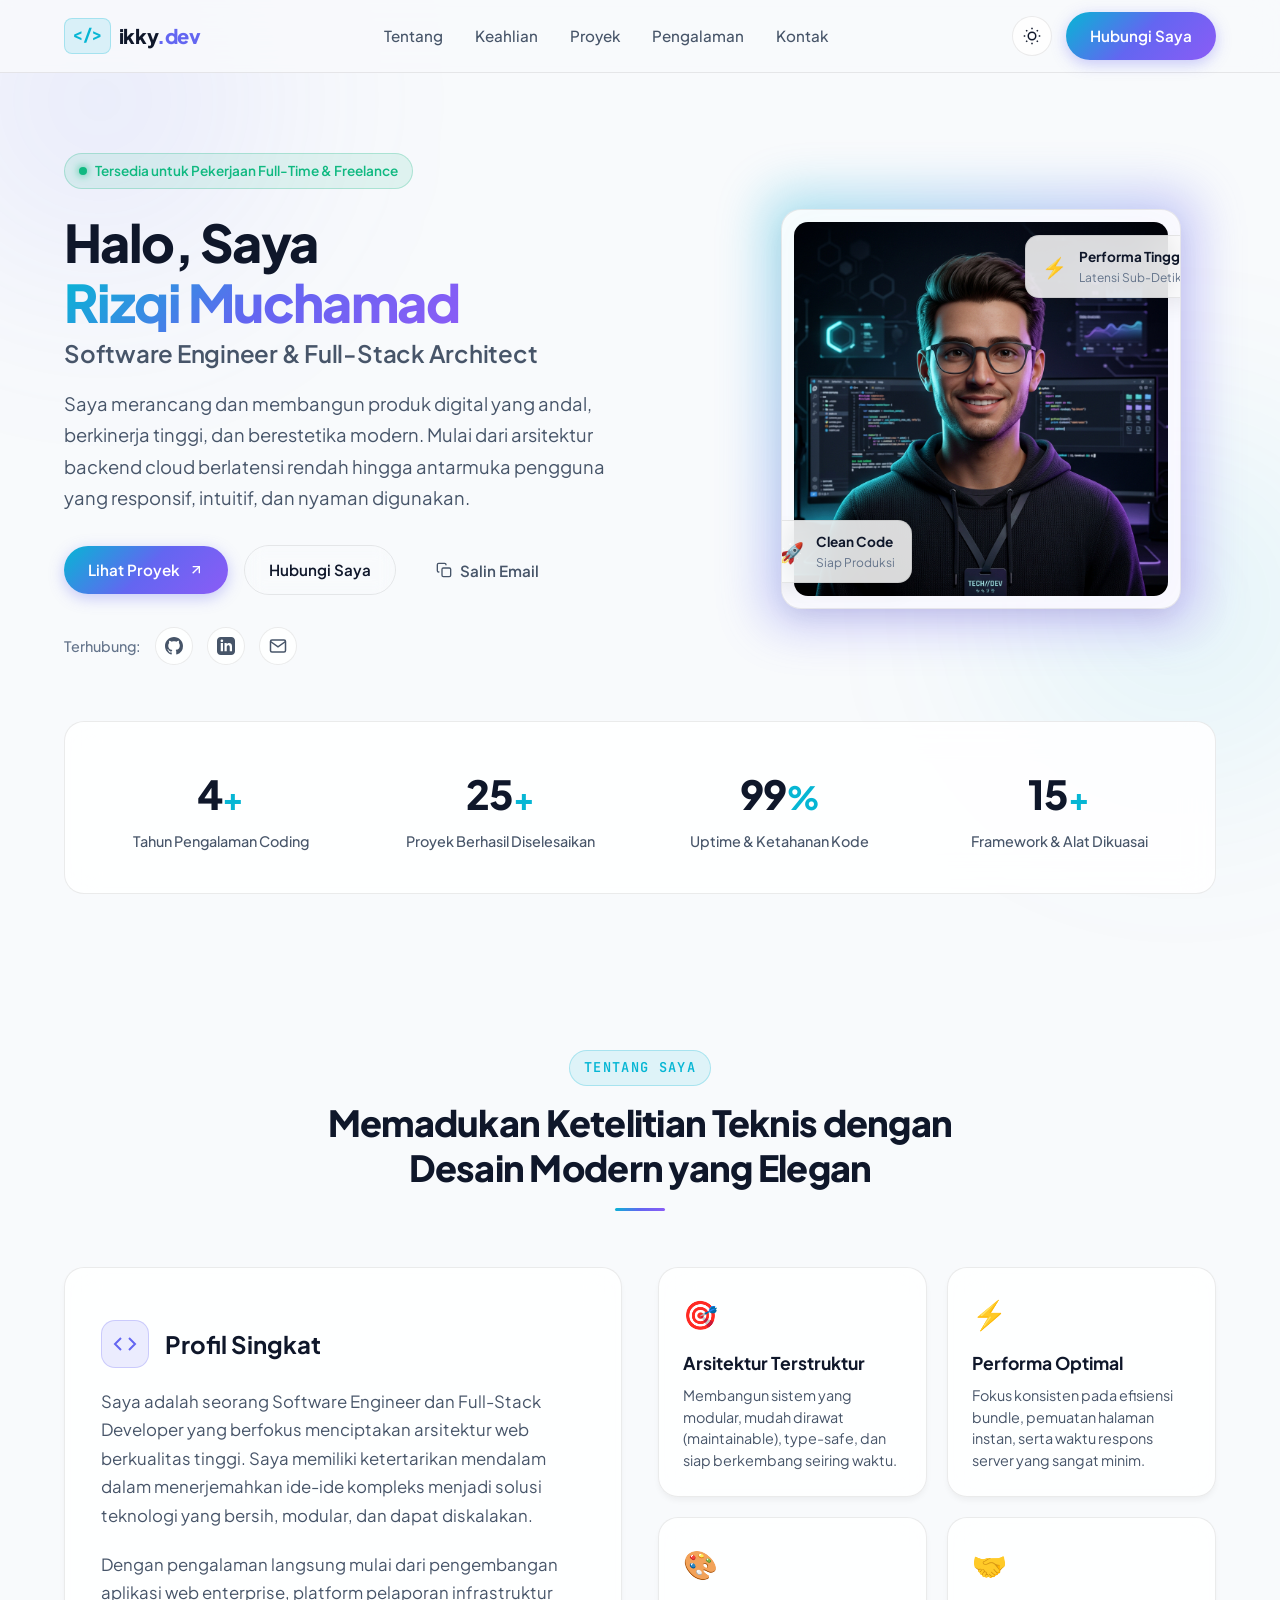
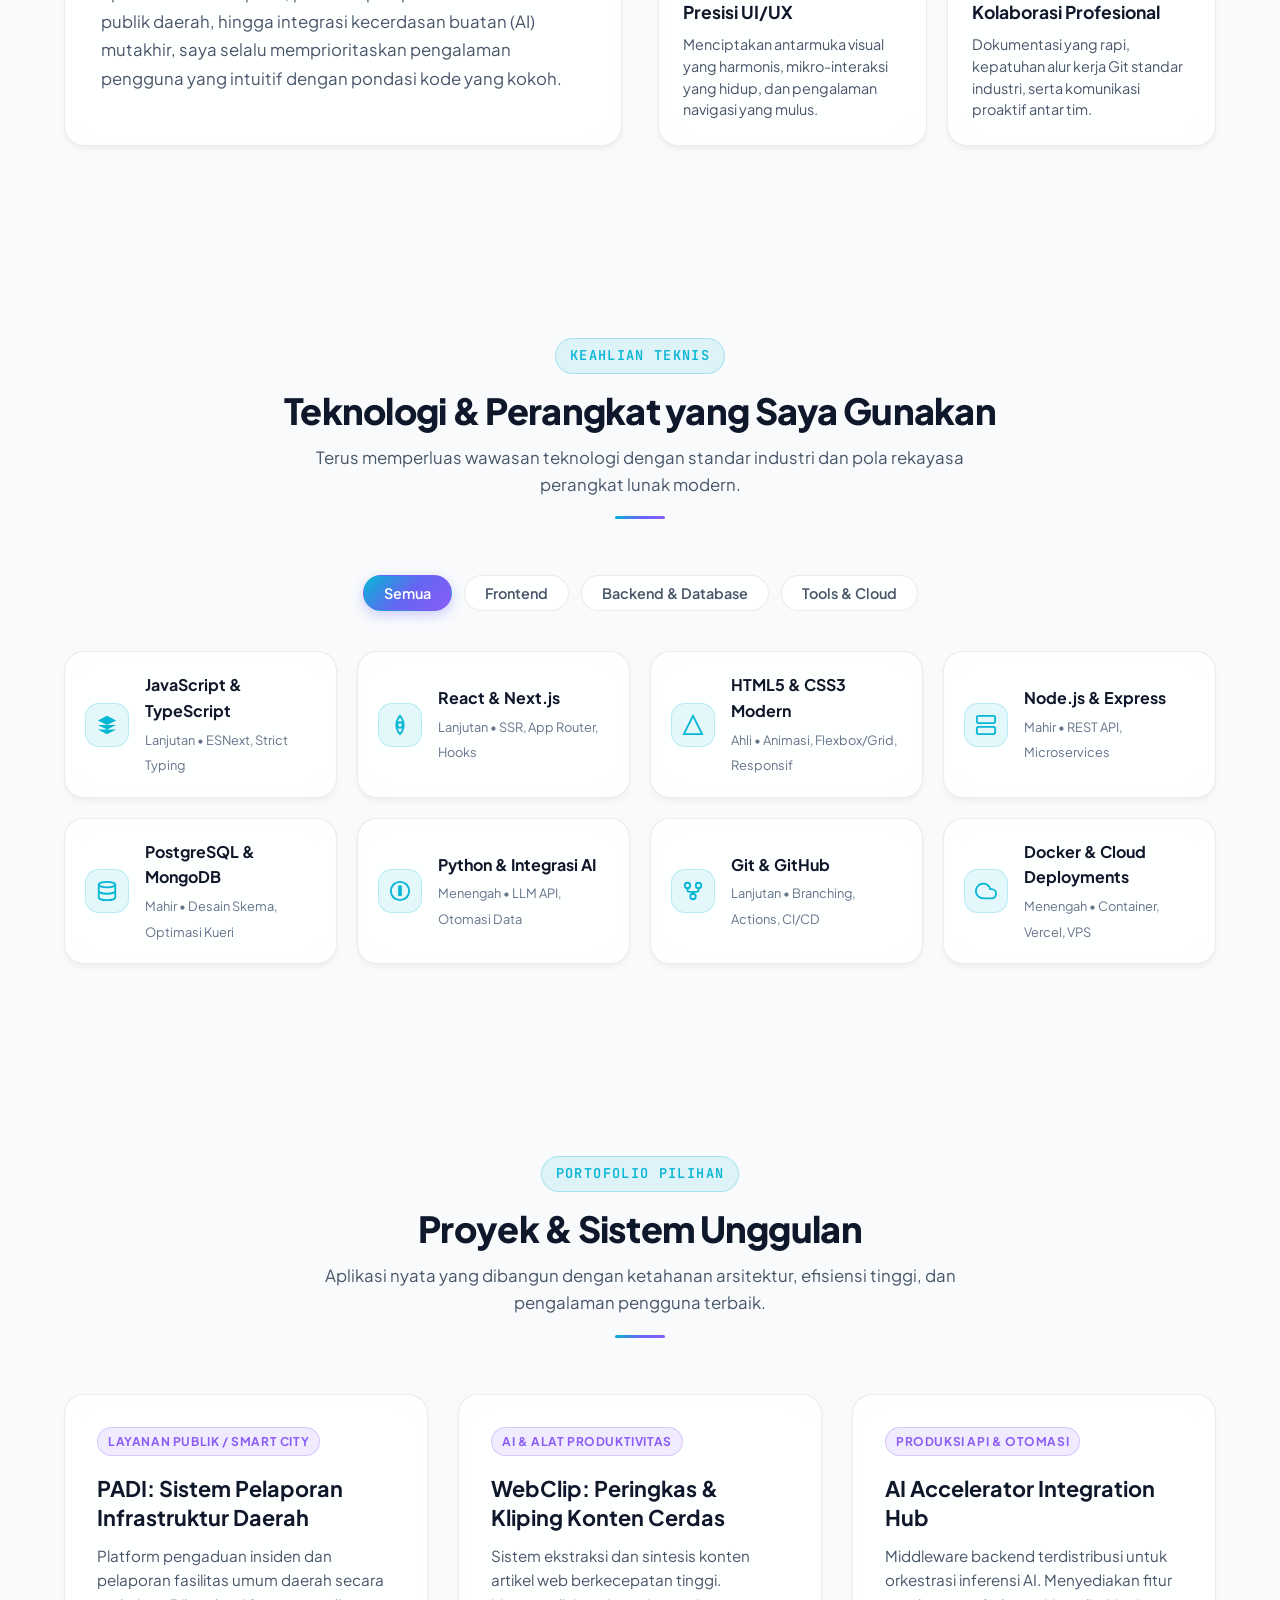
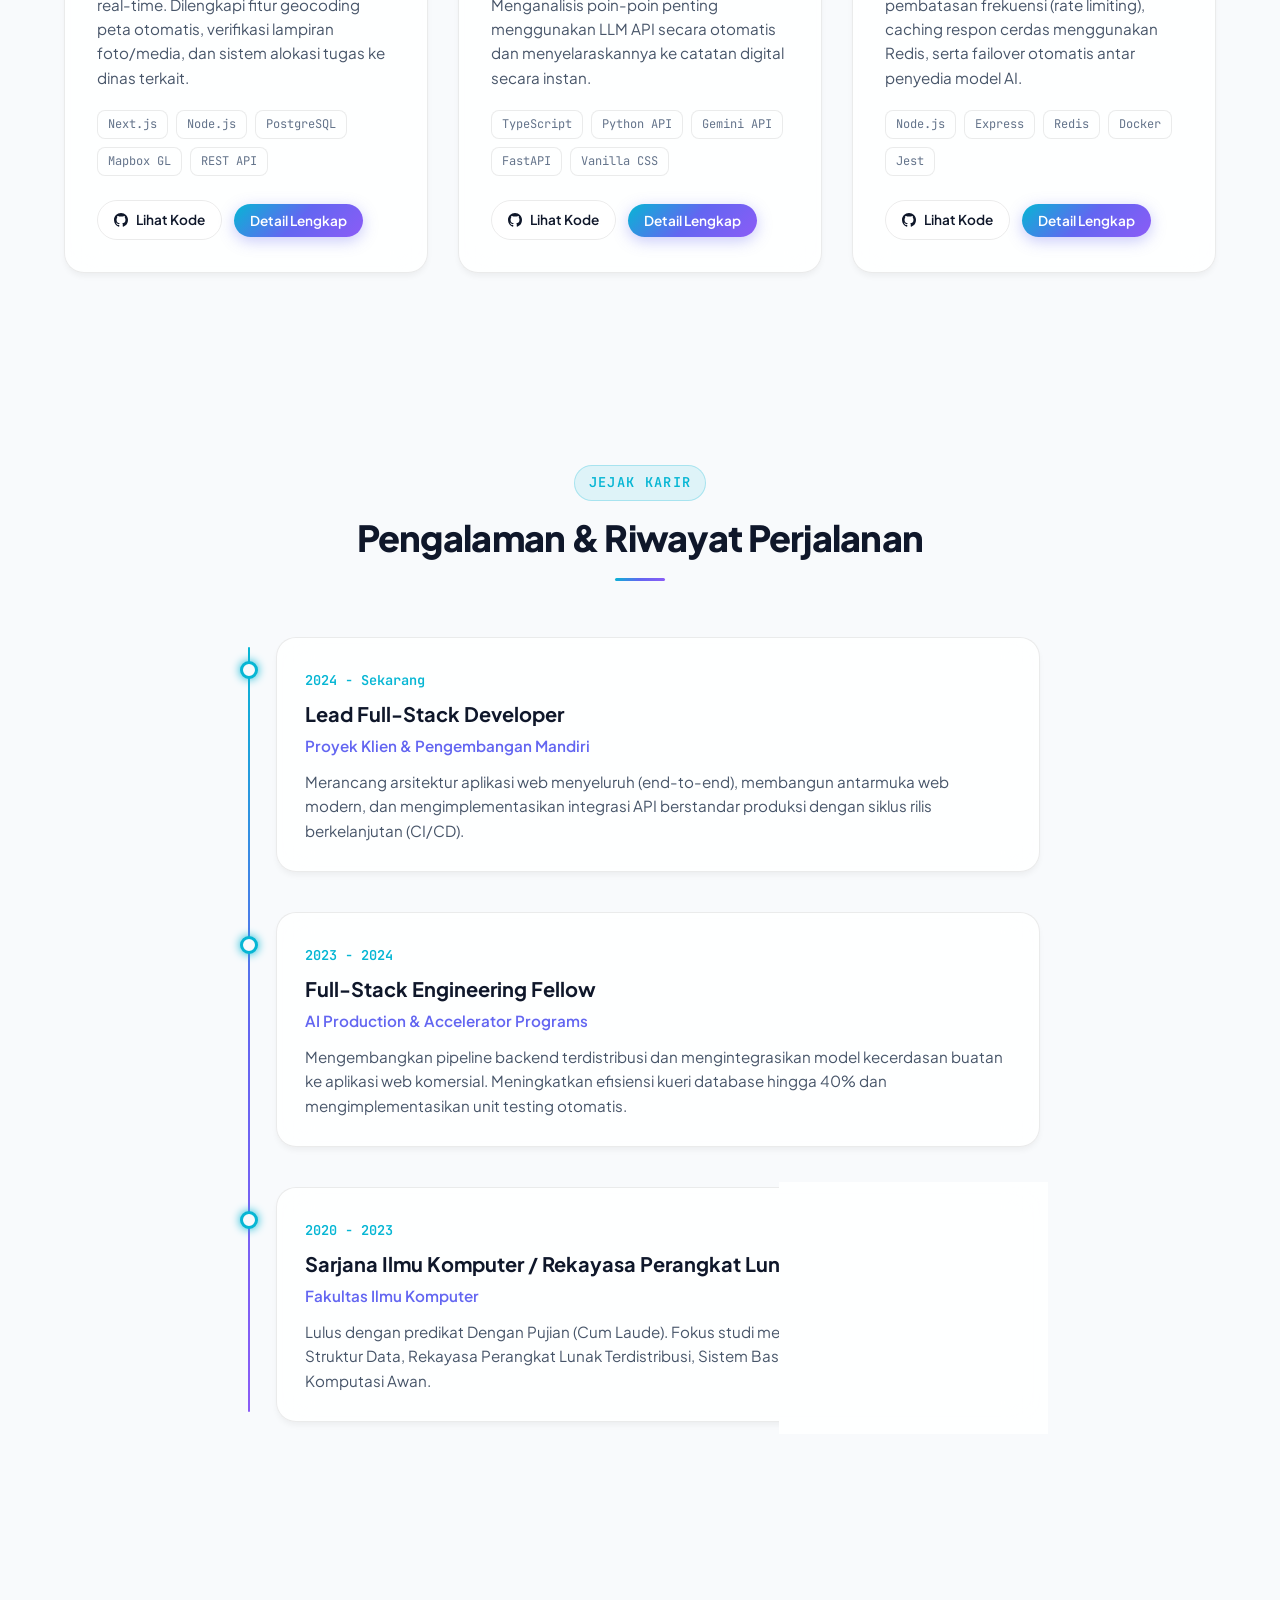
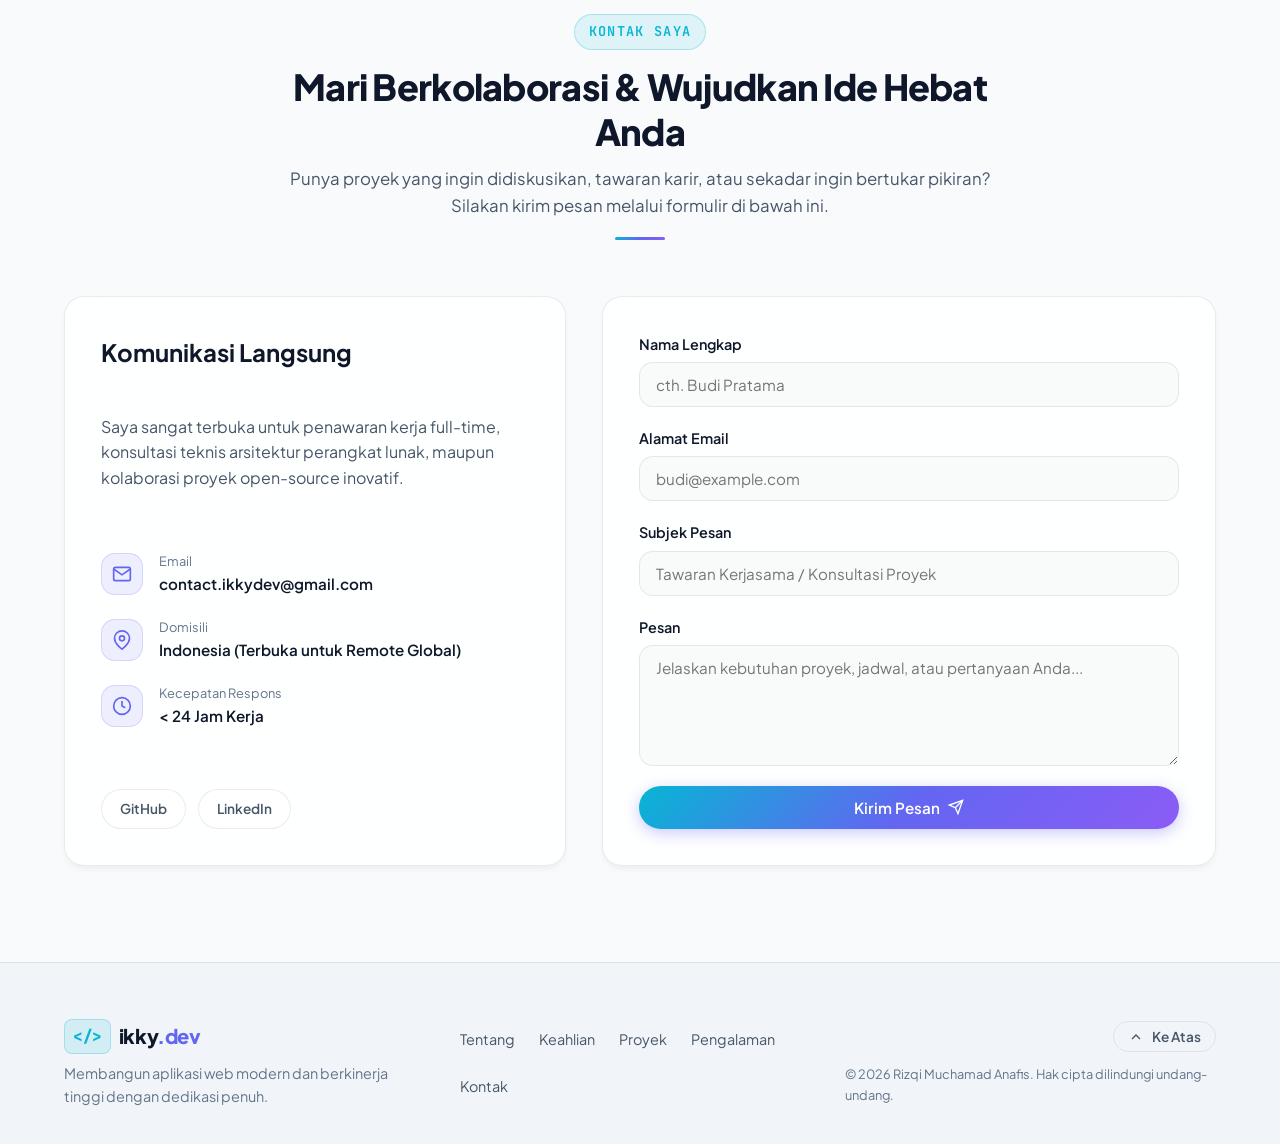
==== commit 87866543: "Update canonical og:url to portofolio" ====
--- a/index.html
+++ b/index.html
@@ -11,7 +11,7 @@
   <meta property="og:title" content="Rizqi Muchamad Anafis | Software Engineer & Full-Stack Architect" />
   <meta property="og:description" content="Membangun solusi digital modern yang cepat, andal, dan memikat." />
   <meta property="og:type" content="website" />
-  <meta property="og:url" content="https://ikkymchmddev.github.io/portfolio/" />
+  <meta property="og:url" content="https://ikkymchmddev.github.io/portofolio/" />
   
   <title>Rizqi Muchamad Anafis | Full-Stack Software Engineer</title>
   
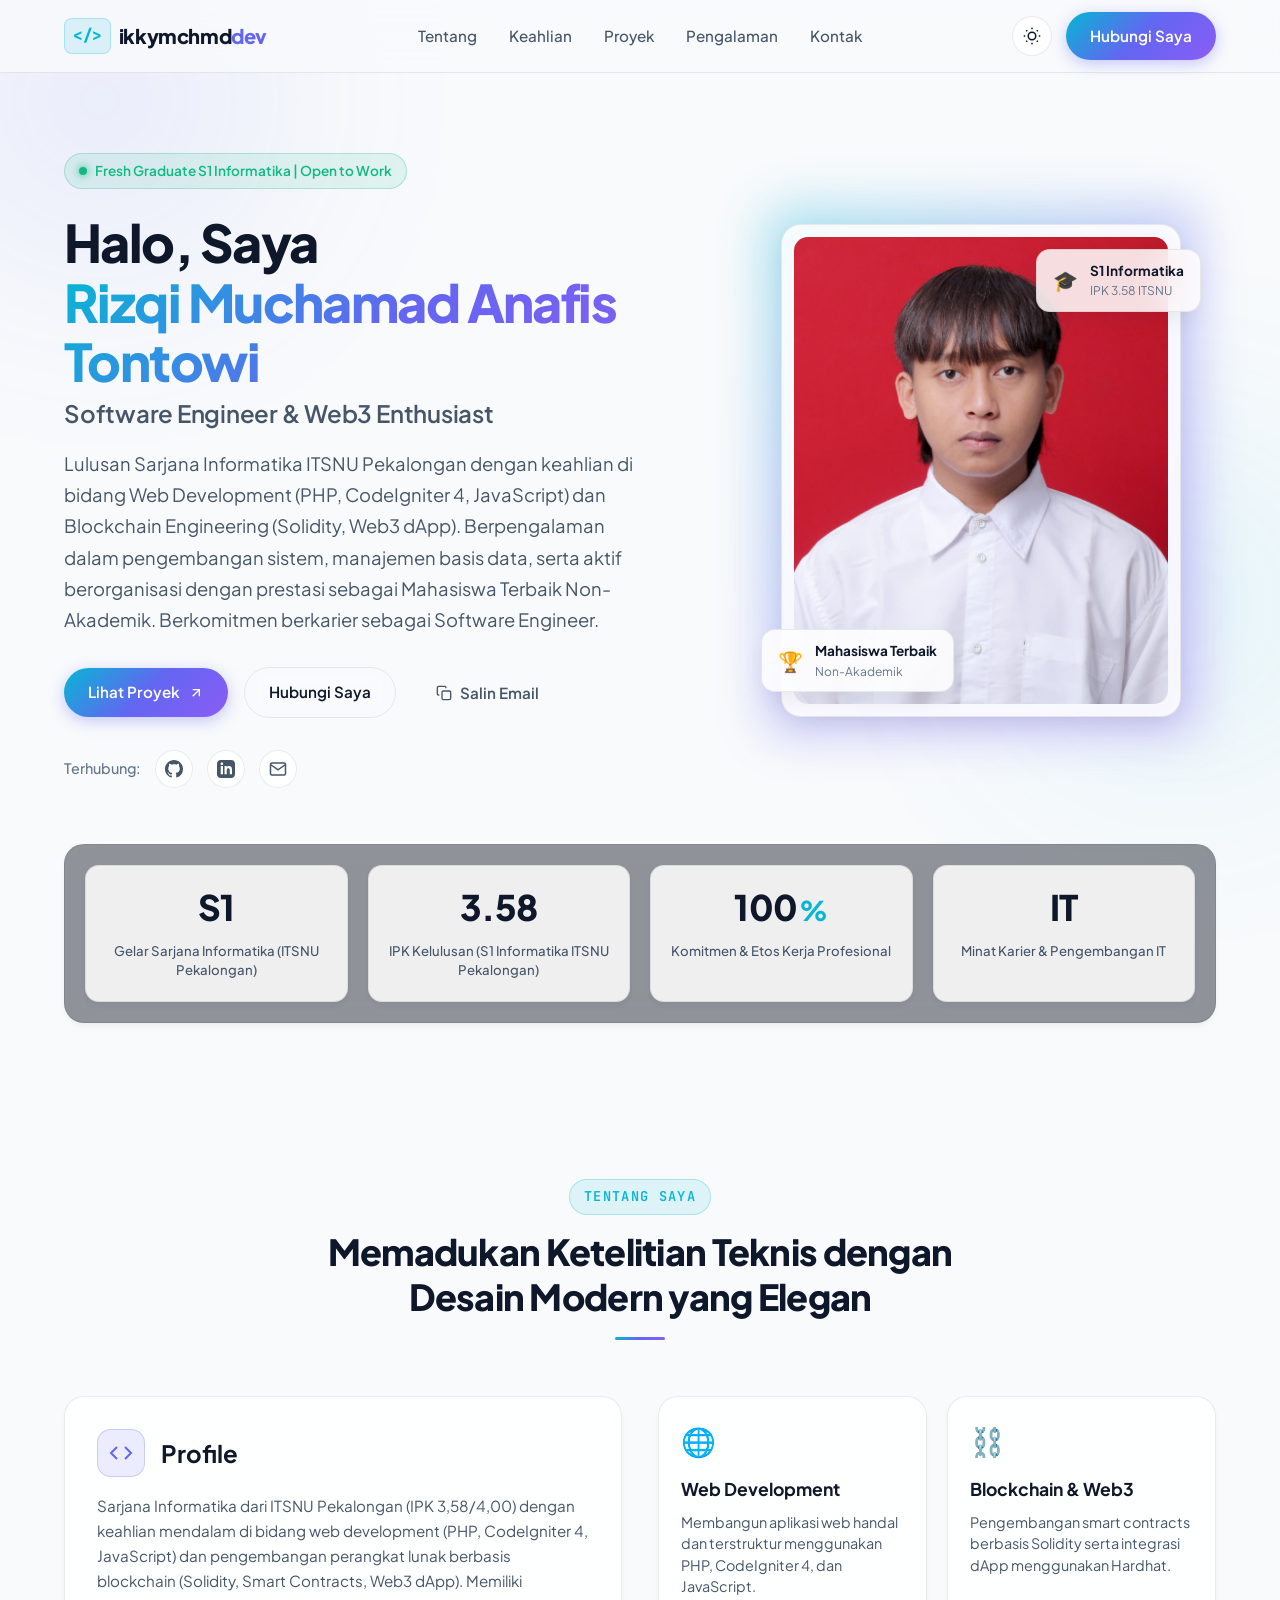
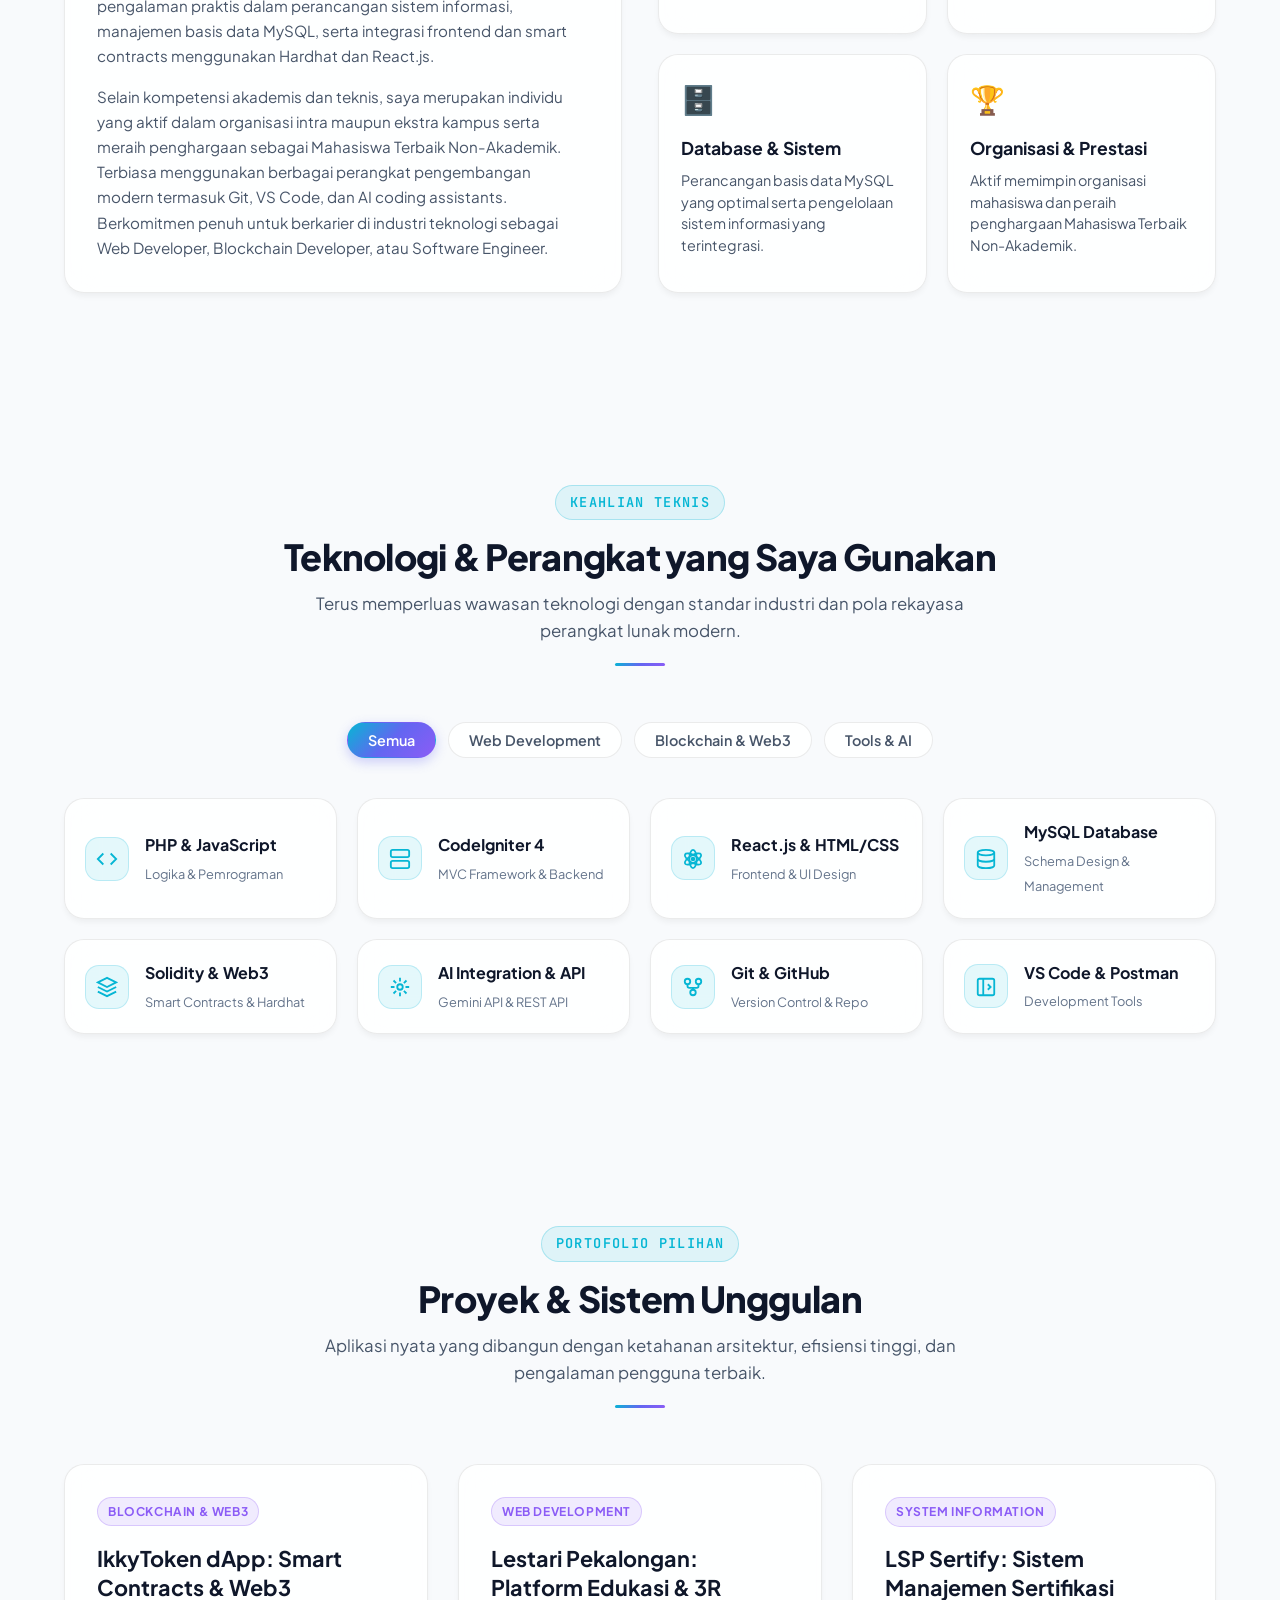
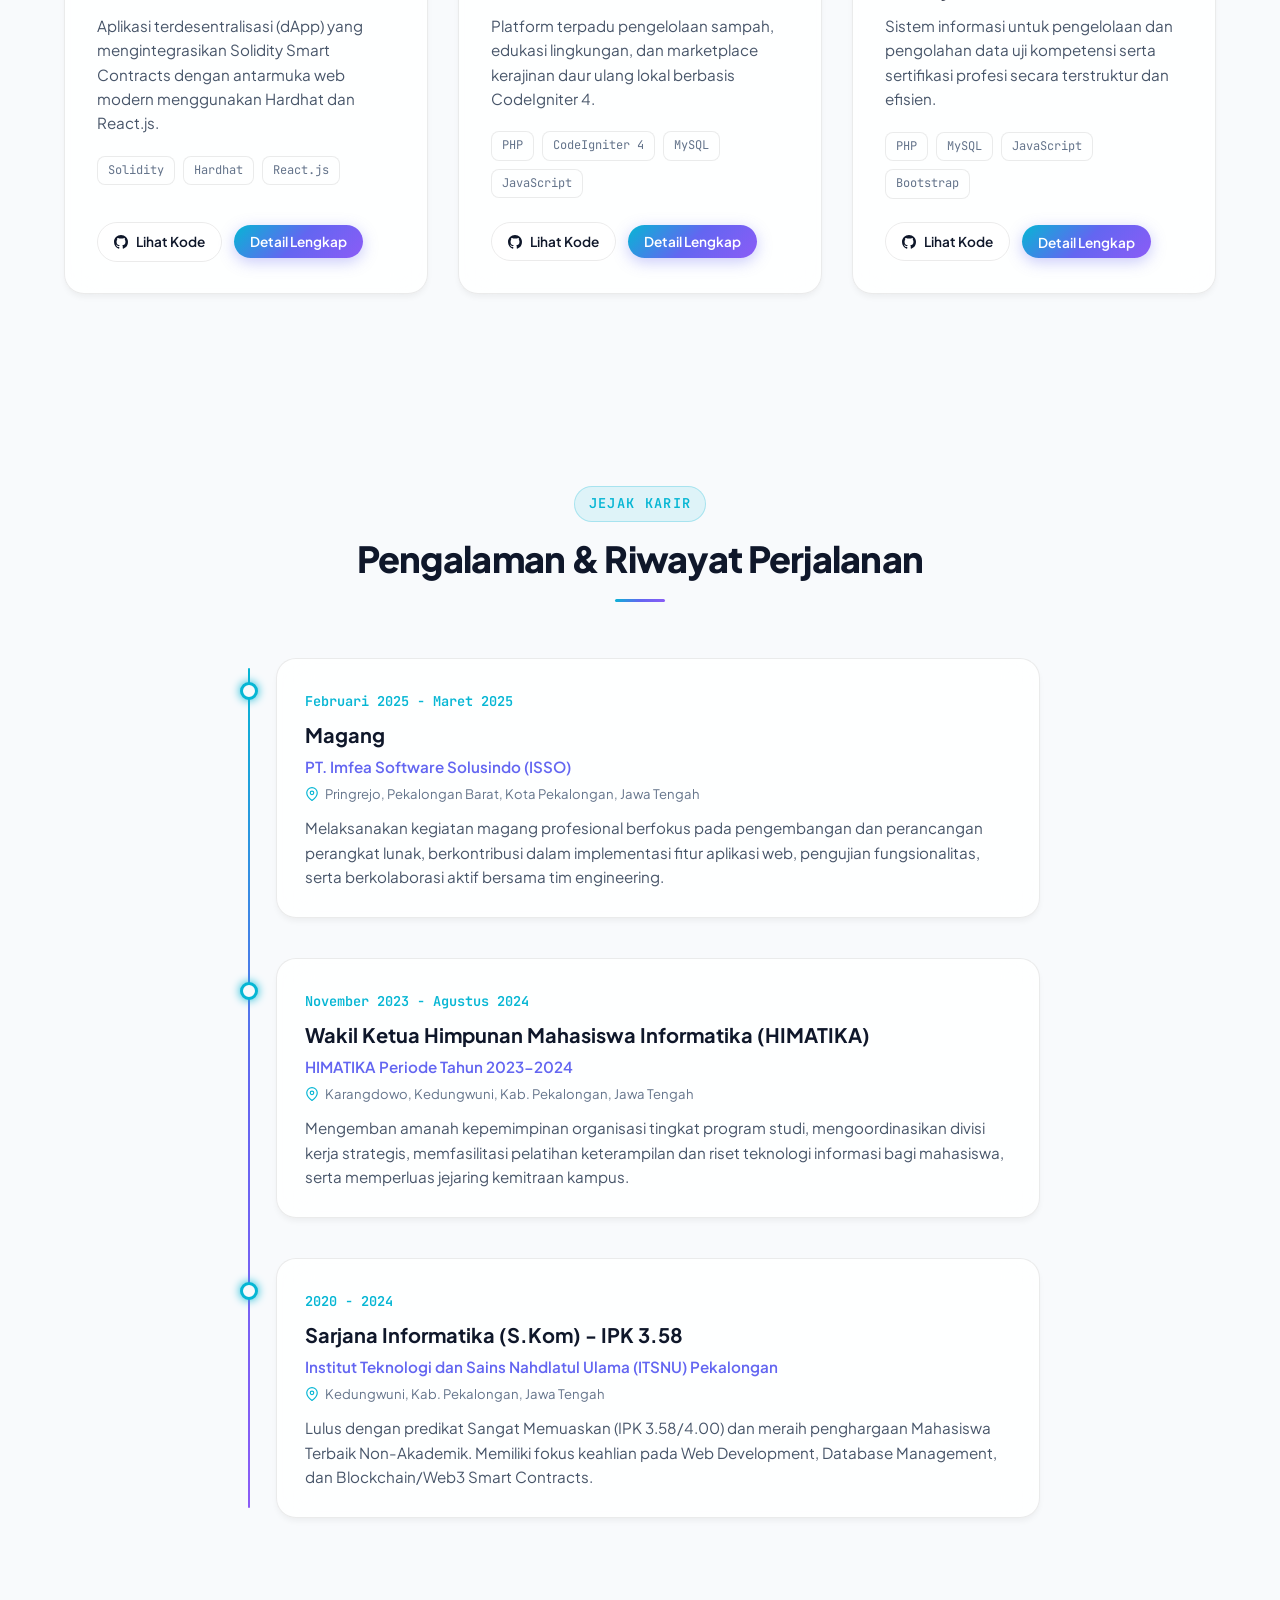
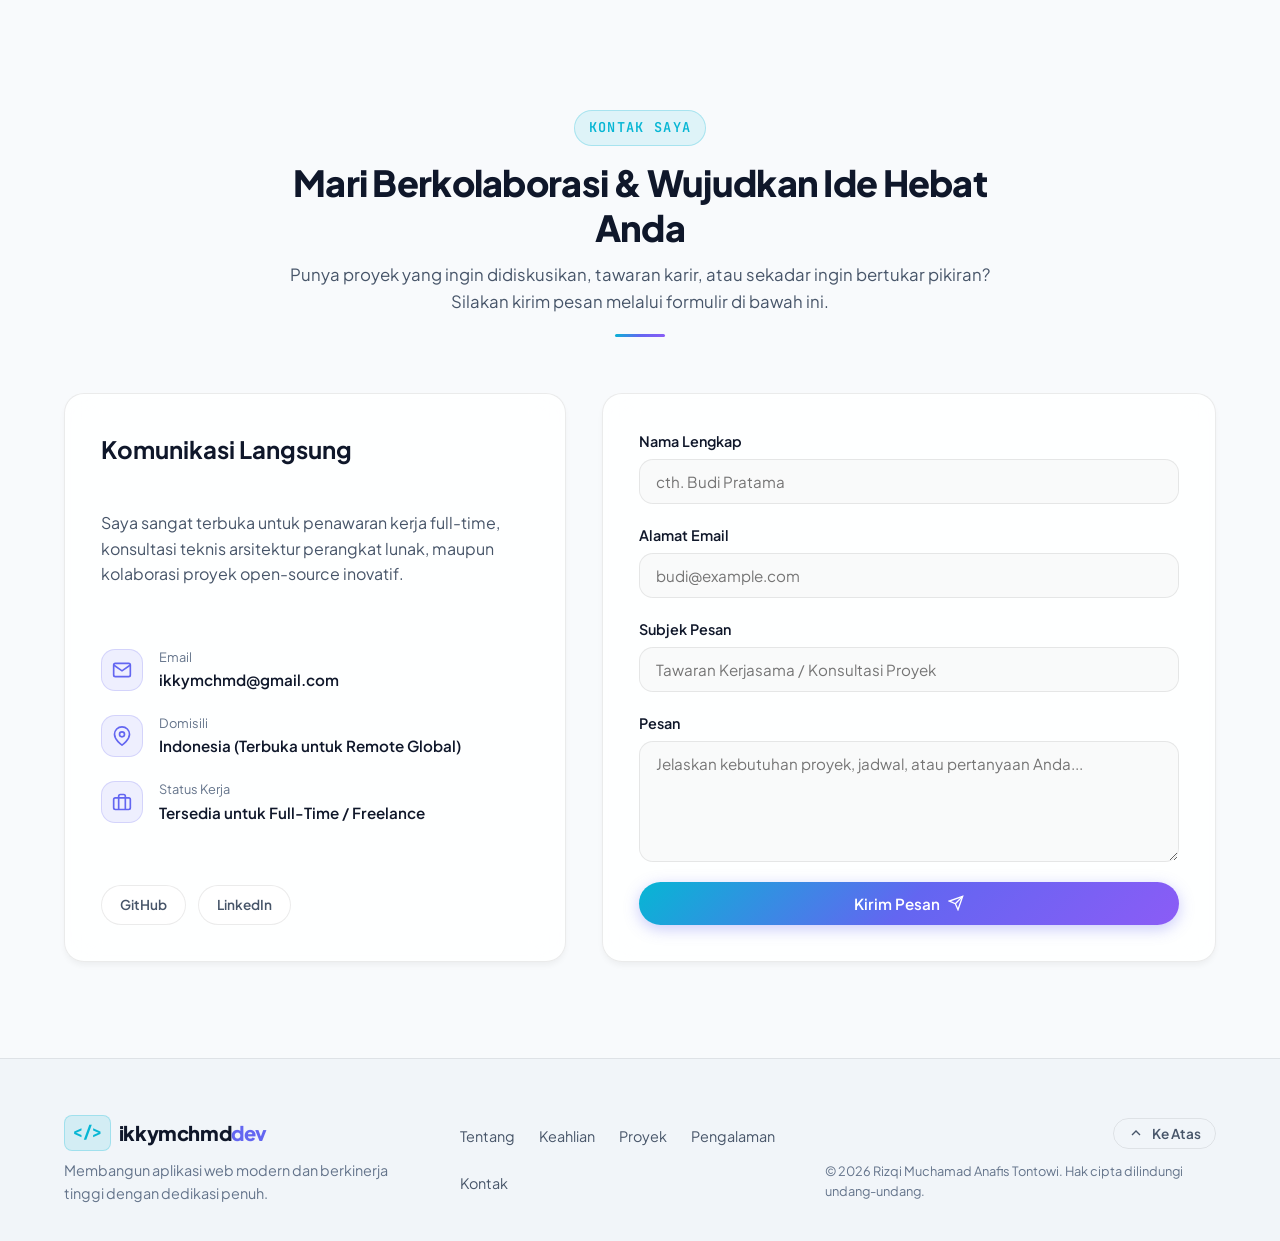
==== commit 55b4dc57: "Update portofolio: profil, skills, proyek, dan pengalaman" ====
--- a/index.html
+++ b/index.html
@@ -3,17 +3,17 @@
 <head>
   <meta charset="UTF-8" />
   <meta name="viewport" content="width=device-width, initial-scale=1.0" />
-  <meta name="description" content="Portofolio Rizqi Muchamad Anafis (Ikky) - Software Engineer & Full-Stack Developer spesialis aplikasi web modern, arsitektur cloud, dan integrasi AI." />
-  <meta name="keywords" content="Rizqi Muchamad, Ikky, Portofolio, Full-Stack Developer, Software Engineer, Web Developer Indonesia, React, Next.js, Node.js" />
-  <meta name="author" content="Rizqi Muchamad Anafis" />
+  <meta name="description" content="Portofolio Rizqi Muchamad Anafis Tontowi - Sarjana Informatika ITSNU Pekalongan, Software Engineer spesialis Web Development dan Blockchain Engineering." />
+  <meta name="keywords" content="Rizqi Muchamad Anafis Tontowi, Rizqi Muchamad, Ikky, Portofolio, Software Engineer, Web Developer, PHP, CodeIgniter 4, Blockchain, Solidity, Web3, ITSNU Pekalongan" />
+  <meta name="author" content="Rizqi Muchamad Anafis Tontowi" />
   
   <!-- Open Graph Meta Tags -->
-  <meta property="og:title" content="Rizqi Muchamad Anafis | Software Engineer & Full-Stack Architect" />
-  <meta property="og:description" content="Membangun solusi digital modern yang cepat, andal, dan memikat." />
+  <meta property="og:title" content="Rizqi Muchamad Anafis Tontowi | Software Engineer" />
+  <meta property="og:description" content="Lulusan Sarjana Informatika ITSNU Pekalongan dengan keahlian di bidang Web Development dan Blockchain Engineering." />
   <meta property="og:type" content="website" />
   <meta property="og:url" content="https://ikkymchmddev.github.io/portofolio/" />
   
-  <title>Rizqi Muchamad Anafis | Full-Stack Software Engineer</title>
+  <title>Rizqi Muchamad Anafis Tontowi | Software Engineer</title>
   
   <!-- Google Fonts -->
   <link rel="preconnect" href="https://fonts.googleapis.com" />
@@ -32,7 +32,7 @@
     <div class="container nav-container">
       <a href="#hero" class="brand-logo" id="brand-logo" aria-label="Beranda">
         <span class="logo-symbol">&lt;/&gt;</span>
-        <span class="logo-text">ikky<span class="accent-dot">.dev</span></span>
+        <span class="logo-text">ikkymchmd<span class="accent-dot">dev</span></span>
       </a>
 
       <!-- Menu Navigasi Desktop -->
@@ -85,16 +85,16 @@
         <div class="hero-content">
           <div class="status-badge" id="hero-status-badge">
             <span class="status-dot"></span>
-            <span>Tersedia untuk Pekerjaan Full-Time & Freelance</span>
+            <span>Fresh Graduate S1 Informatika | Open to Work</span>
           </div>
 
           <h1 class="hero-title" id="hero-main-title">
-            Halo, Saya <span class="gradient-text">Rizqi Muchamad</span>
-            <span class="sub-greeting">Software Engineer & Full-Stack Architect</span>
+            Halo, Saya <span class="gradient-text">Rizqi Muchamad Anafis Tontowi</span>
+            <span class="sub-greeting">Software Engineer & Web3 Enthusiast</span>
           </h1>
 
           <p class="hero-description">
-            Saya merancang dan membangun produk digital yang andal, berkinerja tinggi, dan berestetika modern. Mulai dari arsitektur backend cloud berlatensi rendah hingga antarmuka pengguna yang responsif, intuitif, dan nyaman digunakan.
+            Lulusan Sarjana Informatika ITSNU Pekalongan dengan keahlian di bidang Web Development (PHP, CodeIgniter 4, JavaScript) dan Blockchain Engineering (Solidity, Web3 dApp). Berpengalaman dalam pengembangan sistem, manajemen basis data, serta aktif berorganisasi dengan prestasi sebagai Mahasiswa Terbaik Non-Akademik. Berkomitmen berkarier sebagai Software Engineer.
           </p>
 
           <div class="hero-cta-group">
@@ -126,7 +126,7 @@
             <a href="https://linkedin.com" target="_blank" rel="noopener noreferrer" class="social-link" id="hero-linkedin-link" aria-label="Profil LinkedIn">
               <svg viewBox="0 0 24 24" fill="currentColor"><path d="M19 0h-14c-2.761 0-5 2.239-5 5v14c0 2.761 2.239 5 5 5h14c2.762 0 5-2.239 5-5v-14c0-2.761-2.238-5-5-5zm-11 19h-3v-11h3v11zm-1.5-12.268c-.966 0-1.75-.79-1.75-1.764s.784-1.764 1.75-1.764 1.75.79 1.75 1.764-.783 1.764-1.75 1.764zm13.5 12.268h-3v-5.604c0-3.368-4-3.113-4 0v5.604h-3v-11h3v1.765c1.396-2.586 7-2.777 7 2.476v6.759z"/></svg>
             </a>
-            <a href="mailto:contact.ikkydev@gmail.com" class="social-link" id="hero-mail-link" aria-label="Kirim Email">
+            <a href="mailto:ikkymchmd@gmail.com" class="social-link" id="hero-mail-link" aria-label="Kirim Email">
               <svg viewBox="0 0 24 24" fill="none" stroke="currentColor" stroke-width="2"><path d="M4 4h16c1.1 0 2 .9 2 2v12c0 1.1-.9 2-2 2H4c-1.1 0-2-.9-2-2V6c0-1.1.9-2 2-2z"></path><polyline points="22,6 12,13 2,6"></polyline></svg>
             </a>
           </div>
@@ -137,23 +137,23 @@
           <div class="avatar-card-wrapper">
             <div class="avatar-glow-ring"></div>
             <div class="avatar-glass-card">
-              <img src="assets/avatar.jpg" alt="Avatar Pengembang Perangkat Lunak - Rizqi Muchamad Anafis" class="avatar-image" id="hero-avatar-img" />
-              
-              <!-- Badge Mengambang Interaktif -->
-              <div class="floating-badge badge-top-right">
-                <span class="badge-icon">⚡</span>
-                <div>
-                  <span class="badge-title">Performa Tinggi</span>
-                  <span class="badge-sub">Latensi Sub-Detik</span>
-                </div>
-              </div>
-
-              <div class="floating-badge badge-bottom-left">
-                <span class="badge-icon">🚀</span>
-                <div>
-                  <span class="badge-title">Clean Code</span>
-                  <span class="badge-sub">Siap Produksi</span>
-                </div>
+              <img src="assets/avatar.jpg" alt="Avatar Pengembang Perangkat Lunak - Rizqi Muchamad Anafis Tontowi" class="avatar-image" id="hero-avatar-img" />
+            </div>
+
+            <!-- Badge Mengambang Interaktif -->
+            <div class="floating-badge badge-top-right">
+              <span class="badge-icon">🎓</span>
+              <div>
+                <span class="badge-title">S1 Informatika</span>
+                <span class="badge-sub">IPK 3.58 ITSNU</span>
+              </div>
+            </div>
+
+            <div class="floating-badge badge-bottom-left">
+              <span class="badge-icon">🏆</span>
+              <div>
+                <span class="badge-title">Mahasiswa Terbaik</span>
+                <span class="badge-sub">Non-Akademik</span>
               </div>
             </div>
           </div>
@@ -163,21 +163,36 @@
       <!-- Statistik Pencapaian -->
       <div class="container">
         <div class="stats-grid" id="stats-grid">
+          <!-- Kotak 1: Gelar Sarjana -->
           <div class="stat-card">
-            <span class="stat-number" data-target="4">0</span><span class="stat-plus">+</span>
-            <span class="stat-label">Tahun Pengalaman Coding</span>
-          </div>
+            <div class="stat-value-group">
+              <span class="stat-number">S1</span>
+            </div>
+            <span class="stat-label">Gelar Sarjana Informatika (ITSNU Pekalongan)</span>
+          </div>
+
+          <!-- Kotak 2: IPK Kelulusan -->
           <div class="stat-card">
-            <span class="stat-number" data-target="25">0</span><span class="stat-plus">+</span>
-            <span class="stat-label">Proyek Berhasil Diselesaikan</span>
-          </div>
+            <div class="stat-value-group">
+              <span class="stat-number" data-target="3.58">3.58</span>
+            </div>
+            <span class="stat-label">IPK Kelulusan (S1 Informatika ITSNU Pekalongan)</span>
+          </div>
+
+          <!-- Kotak 3: Komitmen Profesional -->
           <div class="stat-card">
-            <span class="stat-number" data-target="99">0</span><span class="stat-plus">%</span>
-            <span class="stat-label">Uptime & Ketahanan Kode</span>
-          </div>
+            <div class="stat-value-group">
+              <span class="stat-number" data-target="100">100</span><span class="stat-plus">%</span>
+            </div>
+            <span class="stat-label">Komitmen & Etos Kerja Profesional</span>
+          </div>
+
+          <!-- Kotak 4: Minat Karier IT -->
           <div class="stat-card">
-            <span class="stat-number" data-target="15">0</span><span class="stat-plus">+</span>
-            <span class="stat-label">Framework & Alat Dikuasai</span>
+            <div class="stat-value-group">
+              <span class="stat-number">IT</span>
+            </div>
+            <span class="stat-label">Minat Karier & Pengembangan IT</span>
           </div>
         </div>
       </div>
@@ -198,36 +213,36 @@
               <div class="icon-bubble">
                 <svg viewBox="0 0 24 24" fill="none" stroke="currentColor" stroke-width="2"><polyline points="16 18 22 12 16 6"></polyline><polyline points="8 6 2 12 8 18"></polyline></svg>
               </div>
-              <h3>Profil Singkat</h3>
+              <h3>Profile</h3>
             </div>
             <p>
-              Saya adalah seorang Software Engineer dan Full-Stack Developer yang berfokus menciptakan arsitektur web berkualitas tinggi. Saya memiliki ketertarikan mendalam dalam menerjemahkan ide-ide kompleks menjadi solusi teknologi yang bersih, modular, dan dapat diskalakan.
+              Sarjana Informatika dari ITSNU Pekalongan (IPK 3,58/4,00) dengan keahlian mendalam di bidang web development (PHP, CodeIgniter 4, JavaScript) dan pengembangan perangkat lunak berbasis blockchain (Solidity, Smart Contracts, Web3 dApp). Memiliki pengalaman praktis dalam perancangan sistem informasi, manajemen basis data MySQL, serta integrasi frontend dan smart contracts menggunakan Hardhat dan React.js.
             </p>
             <p>
-              Dengan pengalaman langsung mulai dari pengembangan aplikasi web enterprise, platform pelaporan infrastruktur publik daerah, hingga integrasi kecerdasan buatan (AI) mutakhir, saya selalu memprioritaskan pengalaman pengguna yang intuitif dengan pondasi kode yang kokoh.
+              Selain kompetensi akademis dan teknis, saya merupakan individu yang aktif dalam organisasi intra maupun ekstra kampus serta meraih penghargaan sebagai Mahasiswa Terbaik Non-Akademik. Terbiasa menggunakan berbagai perangkat pengembangan modern termasuk Git, VS Code, dan AI coding assistants. Berkomitmen penuh untuk berkarier di industri teknologi sebagai Web Developer, Blockchain Developer, atau Software Engineer.
             </p>
           </div>
 
           <div class="about-highlights-grid">
             <div class="highlight-item glass-panel">
-              <div class="highlight-icon">🎯</div>
-              <h4>Arsitektur Terstruktur</h4>
-              <p>Membangun sistem yang modular, mudah dirawat (maintainable), type-safe, dan siap berkembang seiring waktu.</p>
+              <div class="highlight-icon">🌐</div>
+              <h4>Web Development</h4>
+              <p>Membangun aplikasi web handal dan terstruktur menggunakan PHP, CodeIgniter 4, dan JavaScript.</p>
             </div>
             <div class="highlight-item glass-panel">
-              <div class="highlight-icon">⚡</div>
-              <h4>Performa Optimal</h4>
-              <p>Fokus konsisten pada efisiensi bundle, pemuatan halaman instan, serta waktu respons server yang sangat minim.</p>
+              <div class="highlight-icon">⛓️</div>
+              <h4>Blockchain & Web3</h4>
+              <p>Pengembangan smart contracts berbasis Solidity serta integrasi dApp menggunakan Hardhat.</p>
             </div>
             <div class="highlight-item glass-panel">
-              <div class="highlight-icon">🎨</div>
-              <h4>Presisi UI/UX</h4>
-              <p>Menciptakan antarmuka visual yang harmonis, mikro-interaksi yang hidup, dan pengalaman navigasi yang mulus.</p>
+              <div class="highlight-icon">🗄️</div>
+              <h4>Database & Sistem</h4>
+              <p>Perancangan basis data MySQL yang optimal serta pengelolaan sistem informasi yang terintegrasi.</p>
             </div>
             <div class="highlight-item glass-panel">
-              <div class="highlight-icon">🤝</div>
-              <h4>Kolaborasi Profesional</h4>
-              <p>Dokumentasi yang rapi, kepatuhan alur kerja Git standar industri, serta komunikasi proaktif antar tim.</p>
+              <div class="highlight-icon">🏆</div>
+              <h4>Organisasi & Prestasi</h4>
+              <p>Aktif memimpin organisasi mahasiswa dan peraih penghargaan Mahasiswa Terbaik Non-Akademik.</p>
             </div>
           </div>
         </div>
@@ -247,93 +262,98 @@
         <!-- Tombol Filter -->
         <div class="filter-tabs" id="skill-filters">
           <button class="filter-btn active" data-filter="all">Semua</button>
-          <button class="filter-btn" data-filter="frontend">Frontend</button>
-          <button class="filter-btn" data-filter="backend">Backend & Database</button>
-          <button class="filter-btn" data-filter="devops">Tools & Cloud</button>
+          <button class="filter-btn" data-filter="web">Web Development</button>
+          <button class="filter-btn" data-filter="blockchain">Blockchain & Web3</button>
+          <button class="filter-btn" data-filter="tools">Tools & AI</button>
         </div>
 
         <!-- Kisi Keahlian -->
         <div class="skills-grid" id="skills-grid">
-          <!-- Frontend -->
-          <div class="skill-card glass-panel" data-category="frontend">
-            <div class="skill-icon-wrap">
-              <svg viewBox="0 0 24 24" fill="currentColor" class="skill-svg"><path d="M12 2L2 7l10 5 10-5-10-5zM2 17l10 5 10-5M2 12l10 5 10-5"/></svg>
-            </div>
-            <div class="skill-info">
-              <h4 class="skill-name">JavaScript & TypeScript</h4>
-              <span class="skill-level">Lanjutan • ESNext, Strict Typing</span>
-            </div>
-          </div>
-
-          <div class="skill-card glass-panel" data-category="frontend">
-            <div class="skill-icon-wrap">
-              <svg viewBox="0 0 24 24" fill="none" stroke="currentColor" stroke-width="2" class="skill-svg"><circle cx="12" cy="12" r="3"></circle><path d="M12 2a15.3 15.3 0 0 1 4 10 15.3 15.3 0 0 1-4 10 15.3 15.3 0 0 1-4-10 15.3 15.3 0 0 1 4-10z"></path></svg>
-            </div>
-            <div class="skill-info">
-              <h4 class="skill-name">React & Next.js</h4>
-              <span class="skill-level">Lanjutan • SSR, App Router, Hooks</span>
-            </div>
-          </div>
-
-          <div class="skill-card glass-panel" data-category="frontend">
-            <div class="skill-icon-wrap">
-              <svg viewBox="0 0 24 24" fill="none" stroke="currentColor" stroke-width="2" class="skill-svg"><polygon points="12 2 2 22 22 22"></polygon></svg>
-            </div>
-            <div class="skill-info">
-              <h4 class="skill-name">HTML5 & CSS3 Modern</h4>
-              <span class="skill-level">Ahli • Animasi, Flexbox/Grid, Responsif</span>
-            </div>
-          </div>
-
-          <!-- Backend -->
-          <div class="skill-card glass-panel" data-category="backend">
+          <!-- 1. PHP & JavaScript -->
+          <div class="skill-card glass-panel" data-category="web">
+            <div class="skill-icon-wrap">
+              <svg viewBox="0 0 24 24" fill="none" stroke="currentColor" stroke-width="2" class="skill-svg"><polyline points="16 18 22 12 16 6"></polyline><polyline points="8 6 2 12 8 18"></polyline></svg>
+            </div>
+            <div class="skill-info">
+              <h4 class="skill-name">PHP & JavaScript</h4>
+              <span class="skill-level">Logika & Pemrograman</span>
+            </div>
+          </div>
+
+          <!-- 2. CodeIgniter 4 -->
+          <div class="skill-card glass-panel" data-category="web">
             <div class="skill-icon-wrap">
               <svg viewBox="0 0 24 24" fill="none" stroke="currentColor" stroke-width="2" class="skill-svg"><rect x="2" y="2" width="20" height="8" rx="2" ry="2"></rect><rect x="2" y="14" width="20" height="8" rx="2" ry="2"></rect><line x1="6" y1="6" x2="6.01" y2="6"></line><line x1="6" y1="18" x2="6.01" y2="18"></line></svg>
             </div>
             <div class="skill-info">
-              <h4 class="skill-name">Node.js & Express</h4>
-              <span class="skill-level">Mahir • REST API, Microservices</span>
-            </div>
-          </div>
-
-          <div class="skill-card glass-panel" data-category="backend">
+              <h4 class="skill-name">CodeIgniter 4</h4>
+              <span class="skill-level">MVC Framework & Backend</span>
+            </div>
+          </div>
+
+          <!-- 3. React.js & HTML/CSS -->
+          <div class="skill-card glass-panel" data-category="web blockchain">
+            <div class="skill-icon-wrap">
+              <svg viewBox="0 0 24 24" fill="none" stroke="currentColor" stroke-width="2" class="skill-svg"><ellipse cx="12" cy="12" rx="10" ry="4" transform="rotate(30 12 12)"></ellipse><ellipse cx="12" cy="12" rx="10" ry="4" transform="rotate(90 12 12)"></ellipse><ellipse cx="12" cy="12" rx="10" ry="4" transform="rotate(150 12 12)"></ellipse><circle cx="12" cy="12" r="1.5" fill="currentColor"></circle></svg>
+            </div>
+            <div class="skill-info">
+              <h4 class="skill-name">React.js & HTML/CSS</h4>
+              <span class="skill-level">Frontend & UI Design</span>
+            </div>
+          </div>
+
+          <!-- 4. MySQL Database -->
+          <div class="skill-card glass-panel" data-category="web">
             <div class="skill-icon-wrap">
               <svg viewBox="0 0 24 24" fill="none" stroke="currentColor" stroke-width="2" class="skill-svg"><ellipse cx="12" cy="5" rx="9" ry="3"></ellipse><path d="M21 12c0 1.66-4 3-9 3s-9-1.34-9-3"></path><path d="M3 5v14c0 1.66 4 3 9 3s9-1.34 9-3V5"></path></svg>
             </div>
             <div class="skill-info">
-              <h4 class="skill-name">PostgreSQL & MongoDB</h4>
-              <span class="skill-level">Mahir • Desain Skema, Optimasi Kueri</span>
-            </div>
-          </div>
-
-          <div class="skill-card glass-panel" data-category="backend">
-            <div class="skill-icon-wrap">
-              <svg viewBox="0 0 24 24" fill="none" stroke="currentColor" stroke-width="2" class="skill-svg"><path d="M12 2a10 10 0 1 0 10 10A10 10 0 0 0 12 2zm1 14.5h-2v-2h2zm0-4h-2V7h2z"></path></svg>
-            </div>
-            <div class="skill-info">
-              <h4 class="skill-name">Python & Integrasi AI</h4>
-              <span class="skill-level">Menengah • LLM API, Otomasi Data</span>
-            </div>
-          </div>
-
-          <!-- Tools & Cloud -->
-          <div class="skill-card glass-panel" data-category="devops">
+              <h4 class="skill-name">MySQL Database</h4>
+              <span class="skill-level">Schema Design & Management</span>
+            </div>
+          </div>
+
+          <!-- 5. Solidity & Web3 -->
+          <div class="skill-card glass-panel" data-category="blockchain">
+            <div class="skill-icon-wrap">
+              <svg viewBox="0 0 24 24" fill="none" stroke="currentColor" stroke-width="2" class="skill-svg"><path d="M12 2L2 7l10 5 10-5-10-5z"></path><path d="M2 17l10 5 10-5"></path><path d="M2 12l10 5 10-5"></path></svg>
+            </div>
+            <div class="skill-info">
+              <h4 class="skill-name">Solidity & Web3</h4>
+              <span class="skill-level">Smart Contracts & Hardhat</span>
+            </div>
+          </div>
+
+          <!-- 6. AI Integration & API -->
+          <div class="skill-card glass-panel" data-category="tools web">
+            <div class="skill-icon-wrap">
+              <svg viewBox="0 0 24 24" fill="none" stroke="currentColor" stroke-width="2" class="skill-svg"><path d="M12 2v4m0 12v4M4.93 4.93l2.83 2.83m8.48 8.48l2.83 2.83M2 12h4m12 0h4M4.93 19.07l2.83-2.83m8.48-8.48l2.83-2.83"></path><circle cx="12" cy="12" r="3"></circle></svg>
+            </div>
+            <div class="skill-info">
+              <h4 class="skill-name">AI Integration & API</h4>
+              <span class="skill-level">Gemini API & REST API</span>
+            </div>
+          </div>
+
+          <!-- 7. Git & GitHub -->
+          <div class="skill-card glass-panel" data-category="tools">
             <div class="skill-icon-wrap">
               <svg viewBox="0 0 24 24" fill="none" stroke="currentColor" stroke-width="2" class="skill-svg"><circle cx="12" cy="18" r="3"></circle><circle cx="6" cy="6" r="3"></circle><circle cx="18" cy="6" r="3"></circle><path d="M18 9v2a2 2 0 0 1-2 2H8a2 2 0 0 1-2-2V9"></path><line x1="12" y1="12" x2="12" y2="15"></line></svg>
             </div>
             <div class="skill-info">
               <h4 class="skill-name">Git & GitHub</h4>
-              <span class="skill-level">Lanjutan • Branching, Actions, CI/CD</span>
-            </div>
-          </div>
-
-          <div class="skill-card glass-panel" data-category="devops">
-            <div class="skill-icon-wrap">
-              <svg viewBox="0 0 24 24" fill="none" stroke="currentColor" stroke-width="2" class="skill-svg"><path d="M18 10h-1.26A8 8 0 1 0 9 20h9a5 5 0 0 0 0-10z"></path></svg>
-            </div>
-            <div class="skill-info">
-              <h4 class="skill-name">Docker & Cloud Deployments</h4>
-              <span class="skill-level">Menengah • Container, Vercel, VPS</span>
+              <span class="skill-level">Version Control & Repo</span>
+            </div>
+          </div>
+
+          <!-- 8. VS Code & Postman -->
+          <div class="skill-card glass-panel" data-category="tools">
+            <div class="skill-icon-wrap">
+              <svg viewBox="0 0 24 24" fill="none" stroke="currentColor" stroke-width="2" class="skill-svg"><rect x="3" y="3" width="18" height="18" rx="2" ry="2"></rect><line x1="9" y1="3" x2="9" y2="21"></line><path d="M14 9l3 3-3 3"></path></svg>
+            </div>
+            <div class="skill-info">
+              <h4 class="skill-name">VS Code & Postman</h4>
+              <span class="skill-level">Development Tools</span>
             </div>
           </div>
         </div>
@@ -351,82 +371,78 @@
         </div>
 
         <div class="projects-grid">
-          <!-- Proyek 1 -->
-          <article class="project-card glass-panel" id="project-padi">
-            <div class="project-badge">Layanan Publik / Smart City</div>
+          <!-- Proyek 1: IkkyToken dApp -->
+          <article class="project-card glass-panel" id="project-ikkytoken">
+            <div class="project-badge">BLOCKCHAIN & WEB3</div>
             <div class="project-header">
-              <h3 class="project-title">PADI: Sistem Pelaporan Infrastruktur Daerah</h3>
+              <h3 class="project-title">IkkyToken dApp: Smart Contracts & Web3</h3>
               <p class="project-description">
-                Platform pengaduan insiden dan pelaporan fasilitas umum daerah secara real-time. Dilengkapi fitur geocoding peta otomatis, verifikasi lampiran foto/media, dan sistem alokasi tugas ke dinas terkait.
+                Aplikasi terdesentralisasi (dApp) yang mengintegrasikan Solidity Smart Contracts dengan antarmuka web modern menggunakan Hardhat dan React.js.
               </p>
             </div>
             <div class="project-tags">
-              <span class="tech-tag">Next.js</span>
-              <span class="tech-tag">Node.js</span>
-              <span class="tech-tag">PostgreSQL</span>
-              <span class="tech-tag">Mapbox GL</span>
-              <span class="tech-tag">REST API</span>
+              <span class="tech-tag">Solidity</span>
+              <span class="tech-tag">Hardhat</span>
+              <span class="tech-tag">React.js</span>
+            </div>
+            <div class="project-links">
+              <a href="https://github.com/ikkymchmddev/IkkyToken-DApp" target="_blank" rel="noopener noreferrer" class="btn btn-sm btn-outline">
+                <svg viewBox="0 0 24 24" fill="currentColor" class="sm-icon"><path d="M12 0C5.37 0 0 5.37 0 12c0 5.31 3.435 9.795 8.205 11.385.6.105.825-.255.825-.57 0-.285-.015-1.23-.015-2.235-3.015.555-3.795-.735-4.035-1.41-.135-.345-.72-1.41-1.23-1.695-.42-.225-1.02-.78-.015-.795.945-.015 1.62.87 1.845 1.23 1.08 1.815 2.805 1.305 3.495.99.105-.78.42-1.305.765-1.605-2.67-.3-5.46-1.335-5.46-5.925 0-1.305.465-2.385 1.23-3.225-.12-.3-.54-1.53.12-3.18 0 0 1.005-.315 3.3 1.23.96-.27 1.98-.405 3-.405s2.04.135 3 .405c2.295-1.56 3.3-1.23 3.3-1.23.66 1.65.24 2.88.12 3.18.765.84 1.23 1.905 1.23 3.225 0 4.605-2.805 5.625-5.475 5.925.435.375.81 1.095.81 2.22 0 1.605-.015 2.895-.015 3.3 0 .315.225.69.825.57A12.02 12.02 0 0 0 24 12c0-6.63-5.37-12-12-12z"/></svg>
+                <span>Lihat Kode</span>
+              </a>
+              <button class="btn btn-sm btn-primary project-details-btn" data-project="ikkytoken">
+                <span>Detail Lengkap</span>
+              </button>
+            </div>
+          </article>
+
+          <!-- Proyek 2: Lestari Pekalongan -->
+          <article class="project-card glass-panel" id="project-lestari">
+            <div class="project-badge">WEB DEVELOPMENT</div>
+            <div class="project-header">
+              <h3 class="project-title">Lestari Pekalongan: Platform Edukasi & 3R</h3>
+              <p class="project-description">
+                Platform terpadu pengelolaan sampah, edukasi lingkungan, dan marketplace kerajinan daur ulang lokal berbasis CodeIgniter 4.
+              </p>
+            </div>
+            <div class="project-tags">
+              <span class="tech-tag">PHP</span>
+              <span class="tech-tag">CodeIgniter 4</span>
+              <span class="tech-tag">MySQL</span>
+              <span class="tech-tag">JavaScript</span>
             </div>
             <div class="project-links">
               <a href="https://github.com/ikkymchmddev" target="_blank" rel="noopener noreferrer" class="btn btn-sm btn-outline">
                 <svg viewBox="0 0 24 24" fill="currentColor" class="sm-icon"><path d="M12 0C5.37 0 0 5.37 0 12c0 5.31 3.435 9.795 8.205 11.385.6.105.825-.255.825-.57 0-.285-.015-1.23-.015-2.235-3.015.555-3.795-.735-4.035-1.41-.135-.345-.72-1.41-1.23-1.695-.42-.225-1.02-.78-.015-.795.945-.015 1.62.87 1.845 1.23 1.08 1.815 2.805 1.305 3.495.99.105-.78.42-1.305.765-1.605-2.67-.3-5.46-1.335-5.46-5.925 0-1.305.465-2.385 1.23-3.225-.12-.3-.54-1.53.12-3.18 0 0 1.005-.315 3.3 1.23.96-.27 1.98-.405 3-.405s2.04.135 3 .405c2.295-1.56 3.3-1.23 3.3-1.23.66 1.65.24 2.88.12 3.18.765.84 1.23 1.905 1.23 3.225 0 4.605-2.805 5.625-5.475 5.925.435.375.81 1.095.81 2.22 0 1.605-.015 2.895-.015 3.3 0 .315.225.69.825.57A12.02 12.02 0 0 0 24 12c0-6.63-5.37-12-12-12z"/></svg>
                 <span>Lihat Kode</span>
               </a>
-              <button class="btn btn-sm btn-primary project-details-btn" data-project="padi">
+              <button class="btn btn-sm btn-primary project-details-btn" data-project="lestari">
                 <span>Detail Lengkap</span>
               </button>
             </div>
           </article>
 
-          <!-- Proyek 2 -->
-          <article class="project-card glass-panel" id="project-webclip">
-            <div class="project-badge">AI & Alat Produktivitas</div>
+          <!-- Proyek 3: LSP Sertify -->
+          <article class="project-card glass-panel" id="project-lspsertify">
+            <div class="project-badge">SYSTEM INFORMATION</div>
             <div class="project-header">
-              <h3 class="project-title">WebClip: Peringkas & Kliping Konten Cerdas</h3>
+              <h3 class="project-title">LSP Sertify: Sistem Manajemen Sertifikasi</h3>
               <p class="project-description">
-                Sistem ekstraksi dan sintesis konten artikel web berkecepatan tinggi. Menganalisis poin-poin penting menggunakan LLM API secara otomatis dan menyelaraskannya ke catatan digital secara instan.
+                Sistem informasi untuk pengelolaan dan pengolahan data uji kompetensi serta sertifikasi profesi secara terstruktur dan efisien.
               </p>
             </div>
             <div class="project-tags">
-              <span class="tech-tag">TypeScript</span>
-              <span class="tech-tag">Python API</span>
-              <span class="tech-tag">Gemini API</span>
-              <span class="tech-tag">FastAPI</span>
-              <span class="tech-tag">Vanilla CSS</span>
+              <span class="tech-tag">PHP</span>
+              <span class="tech-tag">MySQL</span>
+              <span class="tech-tag">JavaScript</span>
+              <span class="tech-tag">Bootstrap</span>
             </div>
             <div class="project-links">
-              <a href="https://github.com/ikkymchmddev" target="_blank" rel="noopener noreferrer" class="btn btn-sm btn-outline">
+              <a href="https://github.com/ikkymchmddev/lsp_sertify" target="_blank" rel="noopener noreferrer" class="btn btn-sm btn-outline">
                 <svg viewBox="0 0 24 24" fill="currentColor" class="sm-icon"><path d="M12 0C5.37 0 0 5.37 0 12c0 5.31 3.435 9.795 8.205 11.385.6.105.825-.255.825-.57 0-.285-.015-1.23-.015-2.235-3.015.555-3.795-.735-4.035-1.41-.135-.345-.72-1.41-1.23-1.695-.42-.225-1.02-.78-.015-.795.945-.015 1.62.87 1.845 1.23 1.08 1.815 2.805 1.305 3.495.99.105-.78.42-1.305.765-1.605-2.67-.3-5.46-1.335-5.46-5.925 0-1.305.465-2.385 1.23-3.225-.12-.3-.54-1.53.12-3.18 0 0 1.005-.315 3.3 1.23.96-.27 1.98-.405 3-.405s2.04.135 3 .405c2.295-1.56 3.3-1.23 3.3-1.23.66 1.65.24 2.88.12 3.18.765.84 1.23 1.905 1.23 3.225 0 4.605-2.805 5.625-5.475 5.925.435.375.81 1.095.81 2.22 0 1.605-.015 2.895-.015 3.3 0 .315.225.69.825.57A12.02 12.02 0 0 0 24 12c0-6.63-5.37-12-12-12z"/></svg>
                 <span>Lihat Kode</span>
               </a>
-              <button class="btn btn-sm btn-primary project-details-btn" data-project="webclip">
-                <span>Detail Lengkap</span>
-              </button>
-            </div>
-          </article>
-
-          <!-- Proyek 3 -->
-          <article class="project-card glass-panel" id="project-ai-accelerator">
-            <div class="project-badge">Produksi API & Otomasi</div>
-            <div class="project-header">
-              <h3 class="project-title">AI Accelerator Integration Hub</h3>
-              <p class="project-description">
-                Middleware backend terdistribusi untuk orkestrasi inferensi AI. Menyediakan fitur pembatasan frekuensi (rate limiting), caching respon cerdas menggunakan Redis, serta failover otomatis antar penyedia model AI.
-              </p>
-            </div>
-            <div class="project-tags">
-              <span class="tech-tag">Node.js</span>
-              <span class="tech-tag">Express</span>
-              <span class="tech-tag">Redis</span>
-              <span class="tech-tag">Docker</span>
-              <span class="tech-tag">Jest</span>
-            </div>
-            <div class="project-links">
-              <a href="https://github.com/ikkymchmddev" target="_blank" rel="noopener noreferrer" class="btn btn-sm btn-outline">
-                <svg viewBox="0 0 24 24" fill="currentColor" class="sm-icon"><path d="M12 0C5.37 0 0 5.37 0 12c0 5.31 3.435 9.795 8.205 11.385.6.105.825-.255.825-.57 0-.285-.015-1.23-.015-2.235-3.015.555-3.795-.735-4.035-1.41-.135-.345-.72-1.41-1.23-1.695-.42-.225-1.02-.78-.015-.795.945-.015 1.62.87 1.845 1.23 1.08 1.815 2.805 1.305 3.495.99.105-.78.42-1.305.765-1.605-2.67-.3-5.46-1.335-5.46-5.925 0-1.305.465-2.385 1.23-3.225-.12-.3-.54-1.53.12-3.18 0 0 1.005-.315 3.3 1.23.96-.27 1.98-.405 3-.405s2.04.135 3 .405c2.295-1.56 3.3-1.23 3.3-1.23.66 1.65.24 2.88.12 3.18.765.84 1.23 1.905 1.23 3.225 0 4.605-2.805 5.625-5.475 5.925.435.375.81 1.095.81 2.22 0 1.605-.015 2.895-.015 3.3 0 .315.225.69.825.57A12.02 12.02 0 0 0 24 12c0-6.63-5.37-12-12-12z"/></svg>
-                <span>Lihat Kode</span>
-              </a>
-              <button class="btn btn-sm btn-primary project-details-btn" data-project="accelerator">
+              <button class="btn btn-sm btn-primary project-details-btn" data-project="lspsertify">
                 <span>Detail Lengkap</span>
               </button>
             </div>
@@ -445,38 +461,53 @@
         </div>
 
         <div class="timeline">
+          <!-- Pengalaman 1: Magang PT. ISSO -->
           <div class="timeline-item">
             <div class="timeline-dot"></div>
             <div class="timeline-content glass-panel">
-              <span class="timeline-date">2024 - Sekarang</span>
-              <h3 class="timeline-role">Lead Full-Stack Developer</h3>
-              <h4 class="timeline-company">Proyek Klien & Pengembangan Mandiri</h4>
+              <span class="timeline-date">Februari 2025 - Maret 2025</span>
+              <h3 class="timeline-role">Magang</h3>
+              <h4 class="timeline-company">PT. Imfea Software Solusindo (ISSO)</h4>
+              <div class="timeline-location">
+                <svg viewBox="0 0 24 24" fill="none" stroke="currentColor" stroke-width="2"><path d="M21 10c0 7-9 13-9 13s-9-6-9-13a9 9 0 0 1 18 0z"></path><circle cx="12" cy="10" r="3"></circle></svg>
+                <span>Pringrejo, Pekalongan Barat, Kota Pekalongan, Jawa Tengah</span>
+              </div>
               <p>
-                Merancang arsitektur aplikasi web menyeluruh (end-to-end), membangun antarmuka web modern, dan mengimplementasikan integrasi API berstandar produksi dengan siklus rilis berkelanjutan (CI/CD).
+                Melaksanakan kegiatan magang profesional berfokus pada pengembangan dan perancangan perangkat lunak, berkontribusi dalam implementasi fitur aplikasi web, pengujian fungsionalitas, serta berkolaborasi aktif bersama tim engineering.
               </p>
             </div>
           </div>
 
+          <!-- Pengalaman 2: Wakil Ketua HIMATIKA -->
           <div class="timeline-item">
             <div class="timeline-dot"></div>
             <div class="timeline-content glass-panel">
-              <span class="timeline-date">2023 - 2024</span>
-              <h3 class="timeline-role">Full-Stack Engineering Fellow</h3>
-              <h4 class="timeline-company">AI Production & Accelerator Programs</h4>
+              <span class="timeline-date">November 2023 - Agustus 2024</span>
+              <h3 class="timeline-role">Wakil Ketua Himpunan Mahasiswa Informatika (HIMATIKA)</h3>
+              <h4 class="timeline-company">HIMATIKA Periode Tahun 2023-2024</h4>
+              <div class="timeline-location">
+                <svg viewBox="0 0 24 24" fill="none" stroke="currentColor" stroke-width="2"><path d="M21 10c0 7-9 13-9 13s-9-6-9-13a9 9 0 0 1 18 0z"></path><circle cx="12" cy="10" r="3"></circle></svg>
+                <span>Karangdowo, Kedungwuni, Kab. Pekalongan, Jawa Tengah</span>
+              </div>
               <p>
-                Mengembangkan pipeline backend terdistribusi dan mengintegrasikan model kecerdasan buatan ke aplikasi web komersial. Meningkatkan efisiensi kueri database hingga 40% dan mengimplementasikan unit testing otomatis.
+                Mengemban amanah kepemimpinan organisasi tingkat program studi, mengoordinasikan divisi kerja strategis, memfasilitasi pelatihan keterampilan dan riset teknologi informasi bagi mahasiswa, serta memperluas jejaring kemitraan kampus.
               </p>
             </div>
           </div>
 
+          <!-- Pendidikan: ITSNU Pekalongan -->
           <div class="timeline-item">
             <div class="timeline-dot"></div>
             <div class="timeline-content glass-panel">
-              <span class="timeline-date">2020 - 2023</span>
-              <h3 class="timeline-role">Sarjana Ilmu Komputer / Rekayasa Perangkat Lunak</h3>
-              <h4 class="timeline-company">Fakultas Ilmu Komputer</h4>
+              <span class="timeline-date">2020 - 2024</span>
+              <h3 class="timeline-role">Sarjana Informatika (S.Kom) - IPK 3.58</h3>
+              <h4 class="timeline-company">Institut Teknologi dan Sains Nahdlatul Ulama (ITSNU) Pekalongan</h4>
+              <div class="timeline-location">
+                <svg viewBox="0 0 24 24" fill="none" stroke="currentColor" stroke-width="2"><path d="M21 10c0 7-9 13-9 13s-9-6-9-13a9 9 0 0 1 18 0z"></path><circle cx="12" cy="10" r="3"></circle></svg>
+                <span>Kedungwuni, Kab. Pekalongan, Jawa Tengah</span>
+              </div>
               <p>
-                Lulus dengan predikat Dengan Pujian (Cum Laude). Fokus studi mendalam pada Algoritma & Struktur Data, Rekayasa Perangkat Lunak Terdistribusi, Sistem Basis Data, serta Arsitektur Komputasi Awan.
+                Lulus dengan predikat Sangat Memuaskan (IPK 3.58/4.00) dan meraih penghargaan Mahasiswa Terbaik Non-Akademik. Memiliki fokus keahlian pada Web Development, Database Management, dan Blockchain/Web3 Smart Contracts.
               </p>
             </div>
           </div>
@@ -509,7 +540,7 @@
                 </div>
                 <div>
                   <span class="contact-detail-label">Email</span>
-                  <a href="mailto:contact.ikkydev@gmail.com" class="contact-detail-value">contact.ikkydev@gmail.com</a>
+                  <a href="mailto:ikkymchmd@gmail.com" class="contact-detail-value">ikkymchmd@gmail.com</a>
                 </div>
               </div>
 
@@ -525,11 +556,11 @@
 
               <div class="contact-item">
                 <div class="contact-icon-bubble">
-                  <svg viewBox="0 0 24 24" fill="none" stroke="currentColor" stroke-width="2"><circle cx="12" cy="12" r="10"></circle><polyline points="12 6 12 12 16 14"></polyline></svg>
+                  <svg viewBox="0 0 24 24" fill="none" stroke="currentColor" stroke-width="2"><rect x="2" y="7" width="20" height="14" rx="2" ry="2"></rect><path d="M16 21V5a2 2 0 0 0-2-2h-4a2 2 0 0 0-2 2v16"></path></svg>
                 </div>
                 <div>
-                  <span class="contact-detail-label">Kecepatan Respons</span>
-                  <span class="contact-detail-value">&lt; 24 Jam Kerja</span>
+                  <span class="contact-detail-label">Status Kerja</span>
+                  <span class="contact-detail-value">Tersedia untuk Full-Time / Freelance</span>
                 </div>
               </div>
             </div>
@@ -604,7 +635,7 @@
       <div class="footer-left">
         <a href="#hero" class="brand-logo footer-logo">
           <span class="logo-symbol">&lt;/&gt;</span>
-          <span class="logo-text">ikky<span class="accent-dot">.dev</span></span>
+          <span class="logo-text">ikkymchmd<span class="accent-dot">dev</span></span>
         </a>
         <p class="footer-tagline">Membangun aplikasi web modern dan berkinerja tinggi dengan dedikasi penuh.</p>
       </div>
@@ -624,7 +655,7 @@
           </svg>
           <span>Ke Atas</span>
         </button>
-        <p class="copyright-text">&copy; 2026 Rizqi Muchamad Anafis. Hak cipta dilindungi undang-undang.</p>
+        <p class="copyright-text">&copy; 2026 Rizqi Muchamad Anafis Tontowi. Hak cipta dilindungi undang-undang.</p>
       </div>
     </div>
   </footer>
--- a/style.css
+++ b/style.css
@@ -593,10 +593,11 @@
 
 .avatar-image {
   width: 100%;
-  height: auto;
+  aspect-ratio: 4 / 5;
   border-radius: calc(var(--radius-lg) - 6px);
   display: block;
   object-fit: cover;
+  object-position: center 15%;
   transition: transform var(--transition-slow);
 }
 
@@ -659,39 +660,81 @@
 .stats-grid {
   display: grid;
   grid-template-columns: repeat(4, 1fr);
-  gap: 24px;
+  gap: 20px;
   margin-top: 56px;
-  padding: 28px;
-  background: var(--bg-card);
+  padding: 20px;
+  background: rgba(16, 21, 34, 0.45);
   border: 1px solid var(--bg-card-border);
   border-radius: var(--radius-lg);
   backdrop-filter: blur(16px);
+  -webkit-backdrop-filter: blur(16px);
+  box-shadow: var(--shadow-sm);
 }
 
 .stat-card {
+  display: flex;
+  flex-direction: column;
+  align-items: center;
+  justify-content: flex-start;
   text-align: center;
-  padding: 12px;
+  padding: 22px 14px;
+  border-radius: var(--radius-md);
+  background: var(--bg-card);
+  border: 1px solid var(--bg-card-border);
+  box-shadow: var(--shadow-sm);
+  transition: all 0.3s ease;
+  cursor: default;
+  position: relative;
+  overflow: hidden;
+}
+
+.stat-card:hover {
+  background: var(--bg-card-hover);
+  border-color: var(--bg-card-border-hover);
+  box-shadow: 0 12px 28px -4px rgba(0, 0, 0, 0.4), 0 0 25px rgba(99, 102, 241, 0.35);
+  transform: translateY(-5px);
+}
+
+.stat-value-group {
+  display: inline-flex;
+  align-items: baseline;
+  justify-content: center;
+  min-height: 2.8rem;
 }
 
 .stat-number {
-  font-size: 2.5rem;
+  font-size: 2.2rem;
   font-weight: 800;
   color: var(--text-primary);
   letter-spacing: -0.02em;
+  line-height: 1.1;
+  transition: color 0.3s ease;
+}
+
+.stat-card:hover .stat-number {
+  color: #ffffff;
 }
 
 .stat-plus {
-  font-size: 2rem;
+  font-size: 1.7rem;
   font-weight: 800;
   color: var(--accent-cyan);
+  margin-left: 2px;
 }
 
 .stat-label {
   display: block;
-  font-size: 0.9rem;
+  font-size: 0.825rem;
+  line-height: 1.45;
   color: var(--text-secondary);
   font-weight: 500;
-  margin-top: 4px;
+  margin-top: 8px;
+  max-width: 230px;
+  transition: color 0.3s ease;
+}
+
+.stat-card:hover .stat-label {
+  color: var(--text-primary);
 }
 
 /* =========================================================
@@ -705,11 +748,11 @@
 }
 
 .about-card {
-  padding: 36px;
+  padding: 32px;
   display: flex;
   flex-direction: column;
   justify-content: center;
-  gap: 20px;
+  gap: 16px;
 }
 
 .about-icon-header {
@@ -742,8 +785,8 @@
 
 .about-card p {
   color: var(--text-secondary);
-  font-size: 1.05rem;
-  line-height: 1.7;
+  font-size: 0.95rem;
+  line-height: 1.65;
 }
 
 .about-highlights-grid {
@@ -753,7 +796,15 @@
 }
 
 .highlight-item {
-  padding: 24px;
+  padding: 22px;
+  display: flex;
+  flex-direction: column;
+  transition: transform var(--transition-fast), border-color var(--transition-fast);
+}
+
+.highlight-item:hover {
+  transform: translateY(-3px);
+  border-color: rgba(255, 255, 255, 0.15);
 }
 
 .highlight-icon {
@@ -994,7 +1045,23 @@
   font-size: 0.95rem;
   color: var(--accent-indigo);
   font-weight: 600;
+  margin-bottom: 4px;
+}
+
+.timeline-location {
+  display: flex;
+  align-items: center;
+  gap: 6px;
+  font-size: 0.82rem;
+  color: var(--text-muted);
   margin-bottom: 12px;
+}
+
+.timeline-location svg {
+  width: 14px;
+  height: 14px;
+  flex-shrink: 0;
+  color: var(--accent-cyan);
 }
 
 .timeline-content p {
@@ -1043,6 +1110,11 @@
   display: flex;
   align-items: center;
   gap: 16px;
+  transition: transform var(--transition-fast);
+}
+
+.contact-item:hover {
+  transform: translateX(4px);
 }
 
 .contact-icon-bubble {
@@ -1056,6 +1128,14 @@
   color: var(--accent-indigo);
   border: 1px solid rgba(99, 102, 241, 0.2);
   flex-shrink: 0;
+  transition: all var(--transition-fast);
+}
+
+.contact-item:hover .contact-icon-bubble {
+  background: rgba(99, 102, 241, 0.2);
+  border-color: var(--accent-indigo);
+  color: var(--accent-cyan);
+  box-shadow: 0 0 12px rgba(99, 102, 241, 0.3);
 }
 
 .contact-icon-bubble svg {
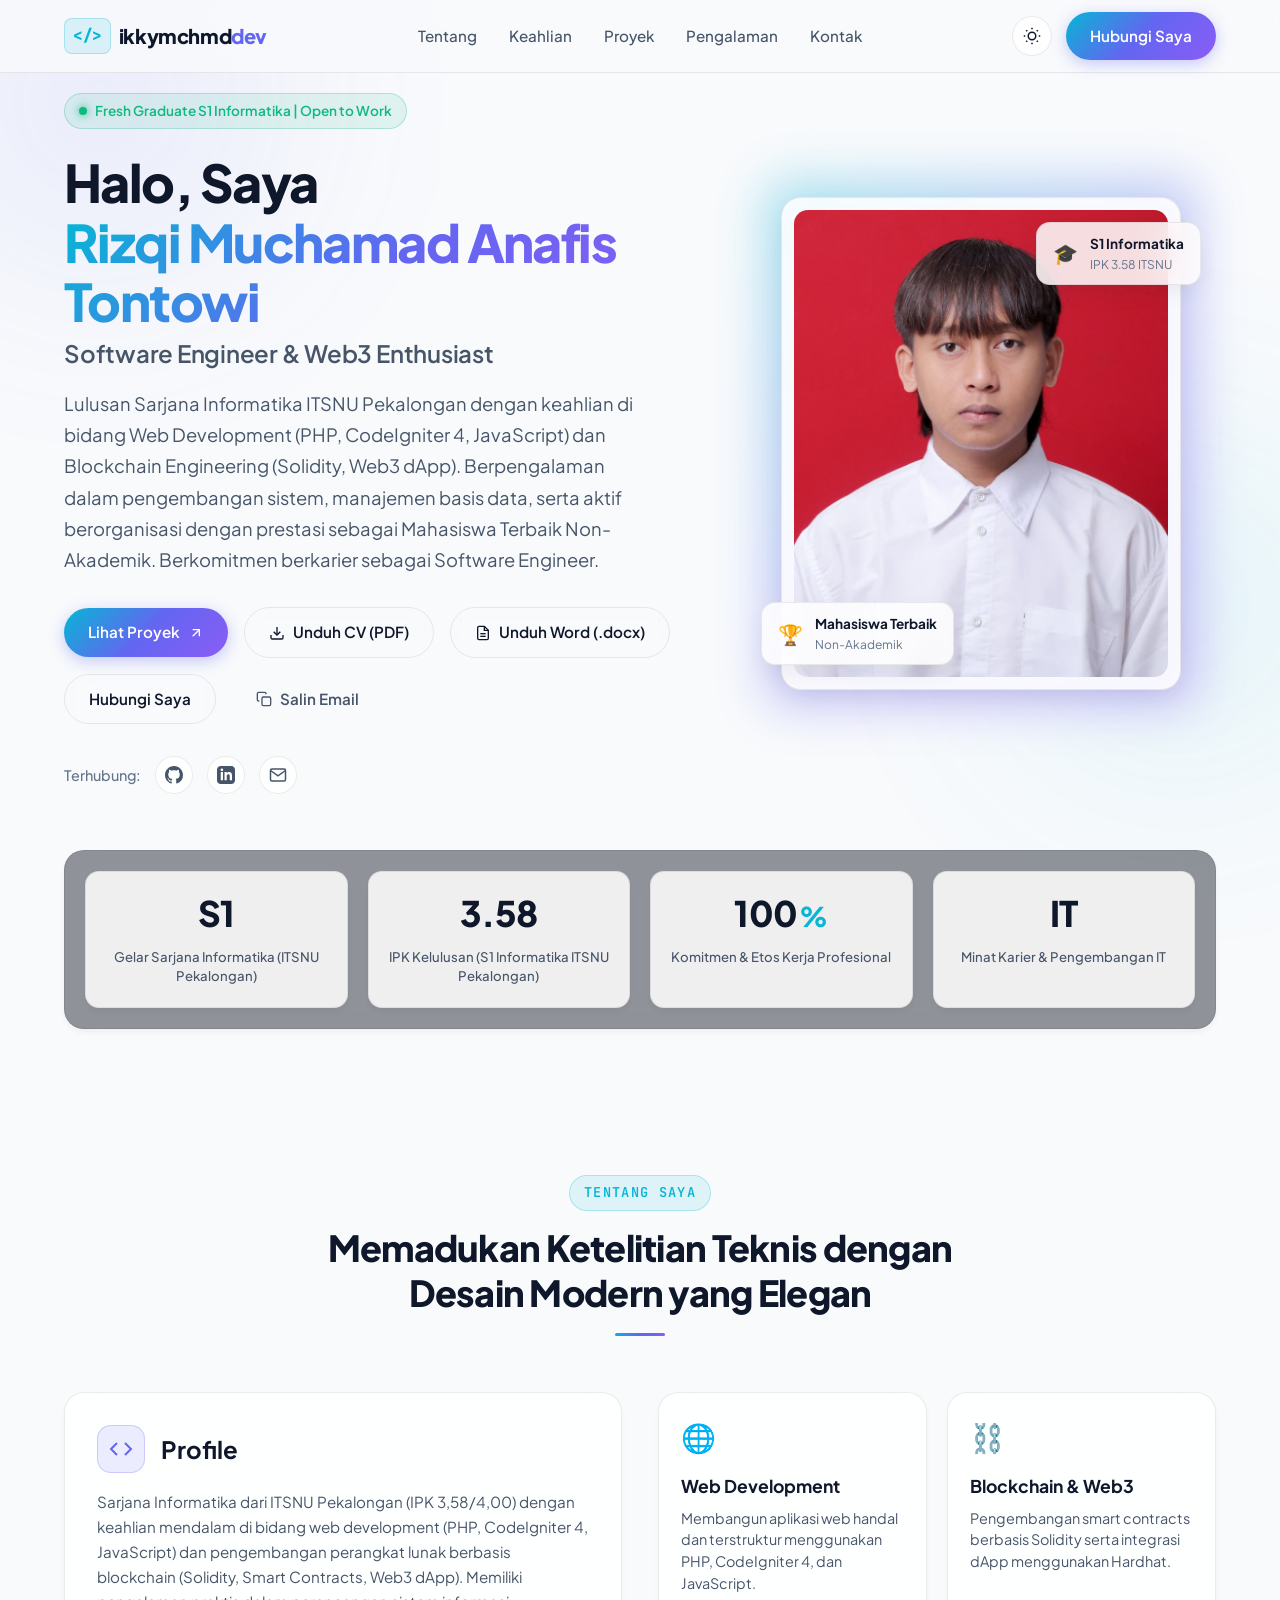
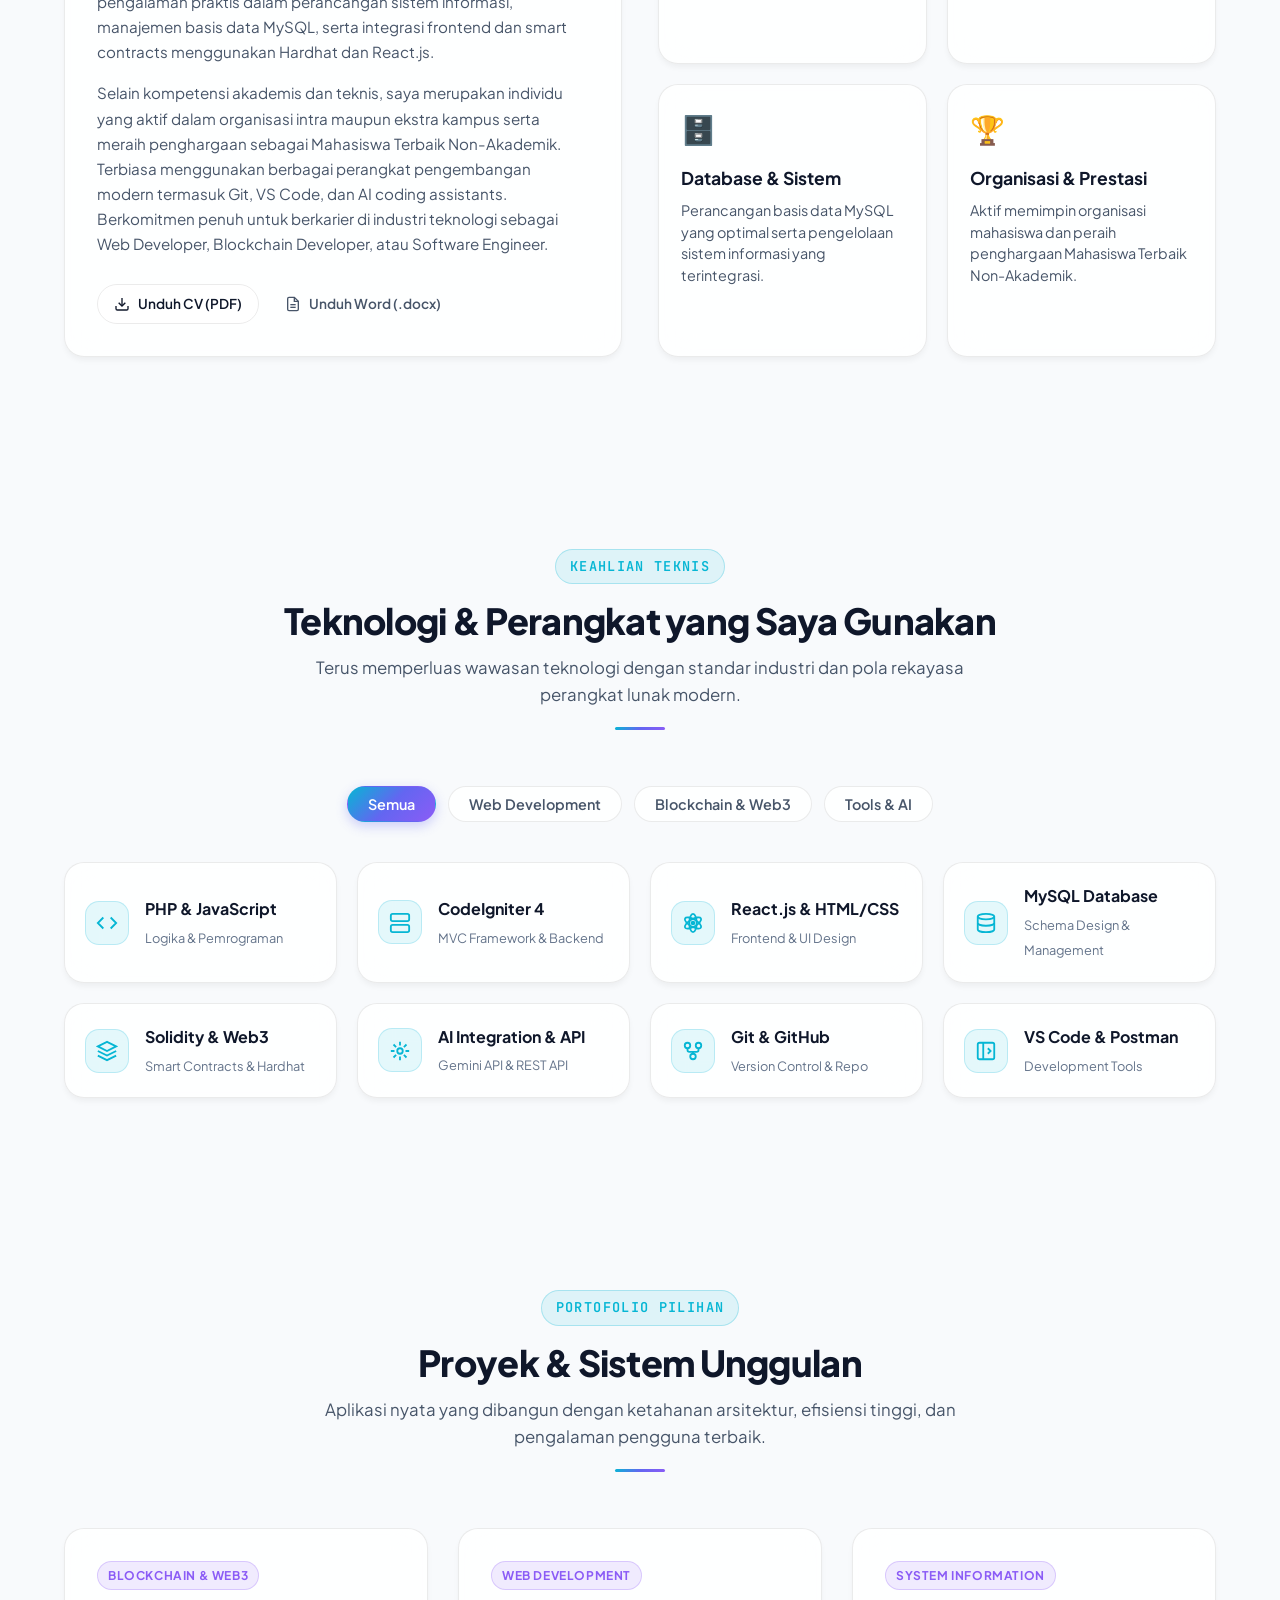
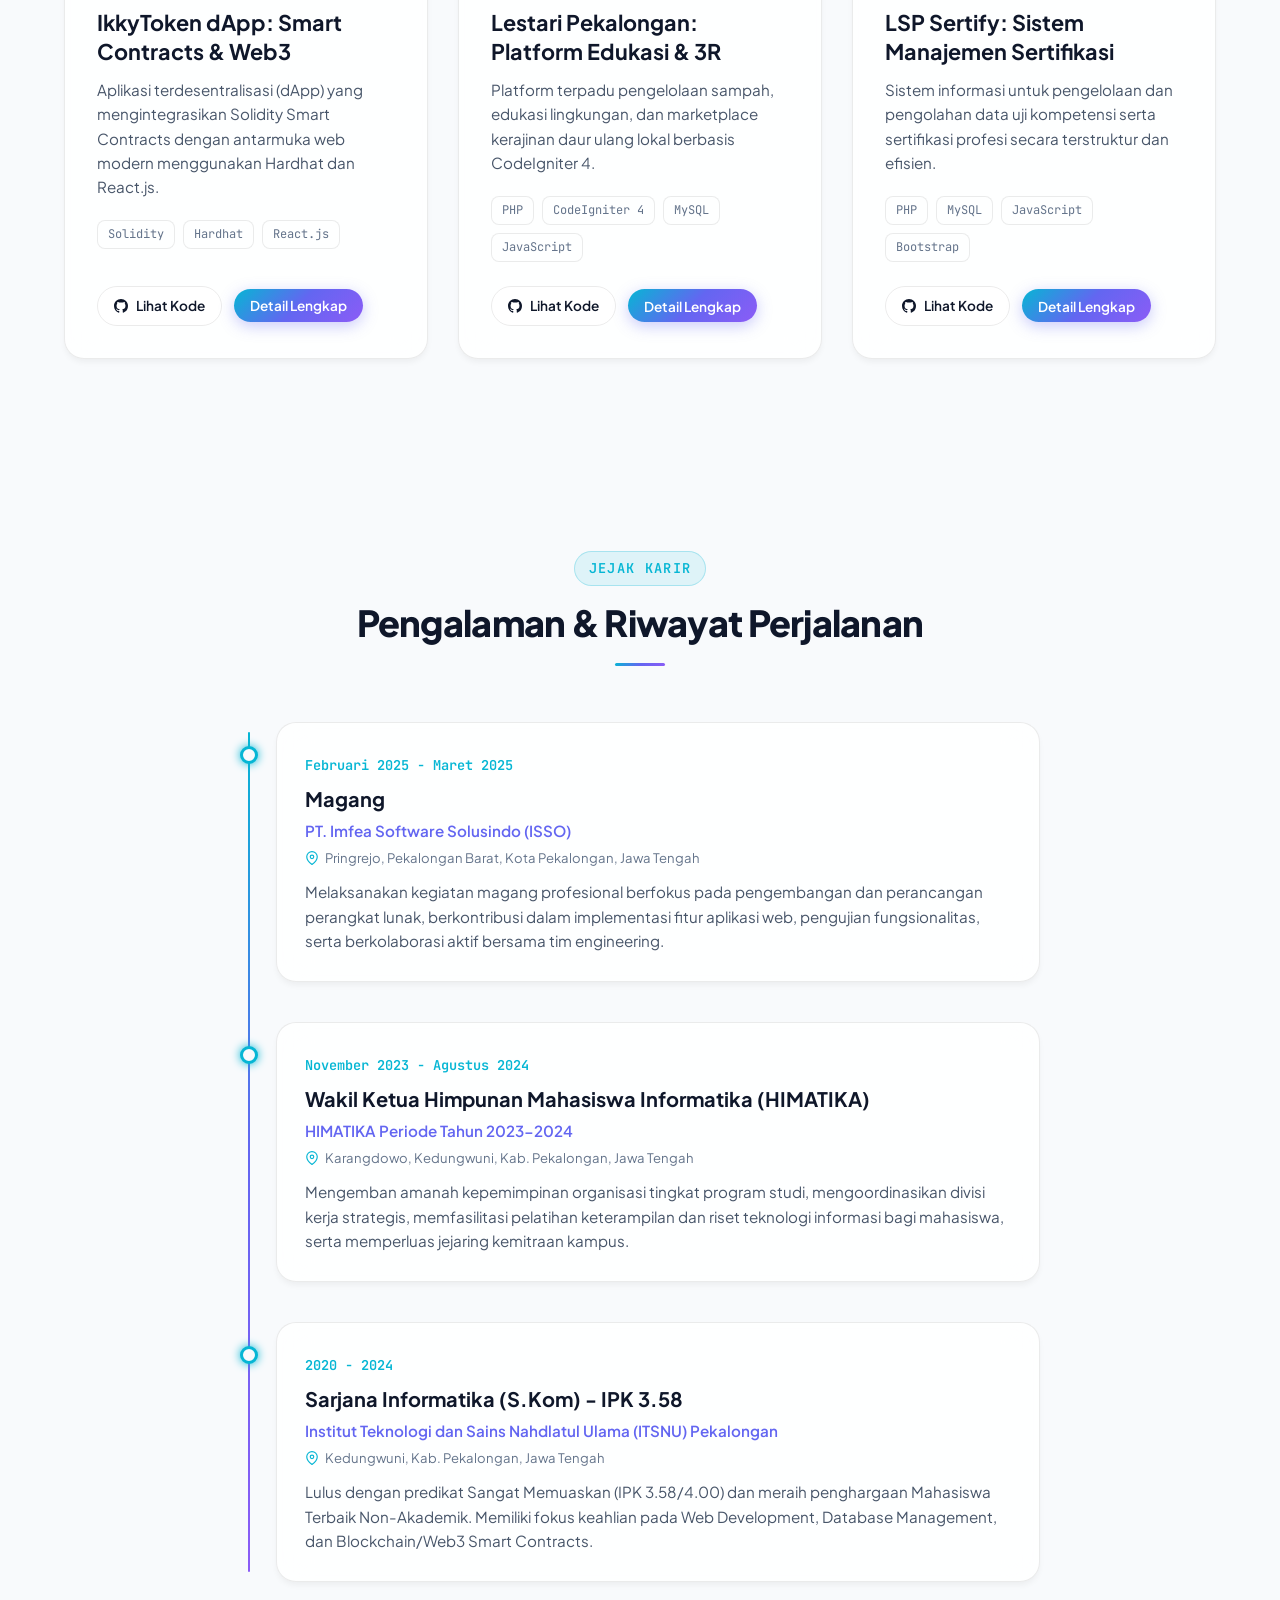
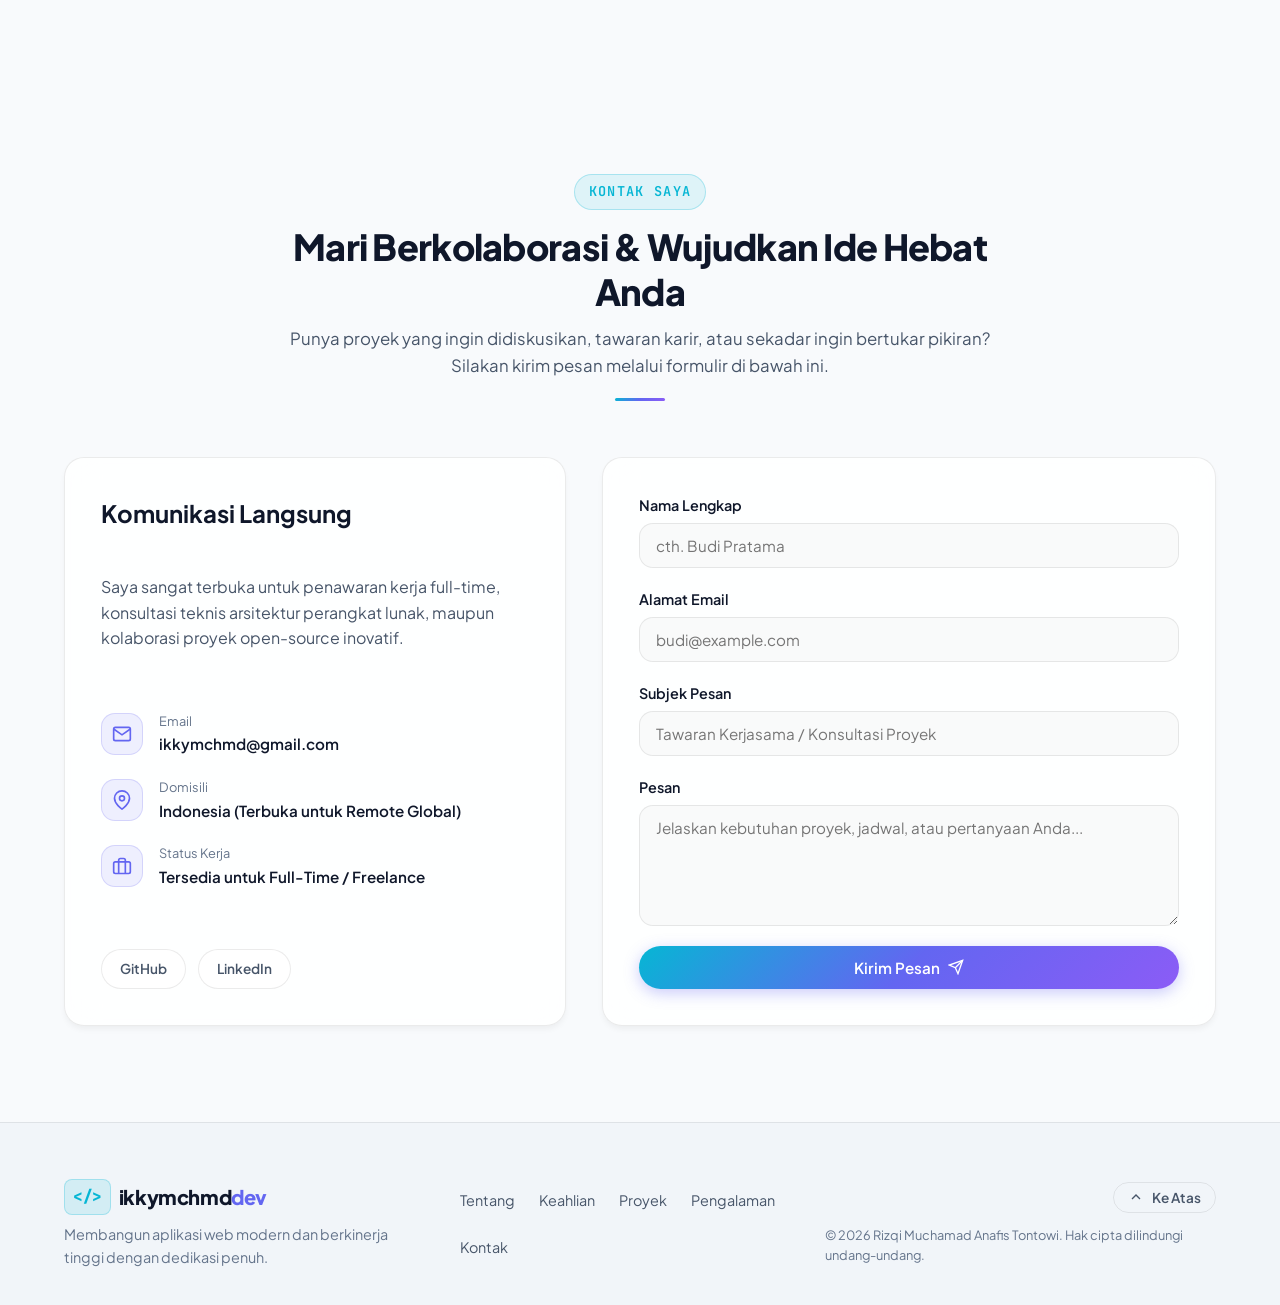
==== commit 82ec80c2: "feat: perbaiki scroll navigasi, tautan linkedin, dan sediakan unduhan cv ats (pdf & docx)" ====
--- a/index.html
+++ b/index.html
@@ -105,6 +105,23 @@
                 <polyline points="7 7 17 7 17 17"></polyline>
               </svg>
             </a>
+            <a href="assets/CV_ATS_Rizqi_Muchamad_Anafis_Tontowi.pdf" download="CV_ATS_Rizqi_Muchamad_Anafis_Tontowi.pdf" class="btn btn-outline" id="hero-btn-cv" target="_blank" title="Unduh CV format PDF">
+              <svg viewBox="0 0 24 24" fill="none" stroke="currentColor" stroke-width="2" class="btn-icon">
+                <path d="M21 15v4a2 2 0 0 1-2 2H5a2 2 0 0 1-2-2v-4"></path>
+                <polyline points="7 10 12 15 17 10"></polyline>
+                <line x1="12" y1="15" x2="12" y2="3"></line>
+              </svg>
+              <span>Unduh CV (PDF)</span>
+            </a>
+            <a href="assets/CV_ATS_Rizqi_Muchamad_Anafis_Tontowi.docx" download="CV_ATS_Rizqi_Muchamad_Anafis_Tontowi.docx" class="btn btn-outline" id="hero-btn-docx" title="Unduh CV format Word (.docx)">
+              <svg viewBox="0 0 24 24" fill="none" stroke="currentColor" stroke-width="2" class="btn-icon">
+                <path d="M14 2H6a2 2 0 0 0-2 2v16a2 2 0 0 0 2 2h12a2 2 0 0 0 2-2V8z"></path>
+                <polyline points="14 2 14 8 20 8"></polyline>
+                <line x1="16" y1="13" x2="8" y2="13"></line>
+                <line x1="16" y1="17" x2="8" y2="17"></line>
+              </svg>
+              <span>Unduh Word (.docx)</span>
+            </a>
             <a href="#contact" class="btn btn-outline" id="hero-btn-contact">
               <span>Hubungi Saya</span>
             </a>
@@ -123,7 +140,7 @@
             <a href="https://github.com/ikkymchmddev" target="_blank" rel="noopener noreferrer" class="social-link" id="hero-github-link" aria-label="Profil GitHub">
               <svg viewBox="0 0 24 24" fill="currentColor"><path d="M12 0C5.37 0 0 5.37 0 12c0 5.31 3.435 9.795 8.205 11.385.6.105.825-.255.825-.57 0-.285-.015-1.23-.015-2.235-3.015.555-3.795-.735-4.035-1.41-.135-.345-.72-1.41-1.23-1.695-.42-.225-1.02-.78-.015-.795.945-.015 1.62.87 1.845 1.23 1.08 1.815 2.805 1.305 3.495.99.105-.78.42-1.305.765-1.605-2.67-.3-5.46-1.335-5.46-5.925 0-1.305.465-2.385 1.23-3.225-.12-.3-.54-1.53.12-3.18 0 0 1.005-.315 3.3 1.23.96-.27 1.98-.405 3-.405s2.04.135 3 .405c2.295-1.56 3.3-1.23 3.3-1.23.66 1.65.24 2.88.12 3.18.765.84 1.23 1.905 1.23 3.225 0 4.605-2.805 5.625-5.475 5.925.435.375.81 1.095.81 2.22 0 1.605-.015 2.895-.015 3.3 0 .315.225.69.825.57A12.02 12.02 0 0 0 24 12c0-6.63-5.37-12-12-12z"/></svg>
             </a>
-            <a href="https://linkedin.com" target="_blank" rel="noopener noreferrer" class="social-link" id="hero-linkedin-link" aria-label="Profil LinkedIn">
+            <a href="https://www.linkedin.com/in/ikkymchmd" target="_blank" rel="noopener noreferrer" class="social-link" id="hero-linkedin-link" aria-label="Profil LinkedIn">
               <svg viewBox="0 0 24 24" fill="currentColor"><path d="M19 0h-14c-2.761 0-5 2.239-5 5v14c0 2.761 2.239 5 5 5h14c2.762 0 5-2.239 5-5v-14c0-2.761-2.238-5-5-5zm-11 19h-3v-11h3v11zm-1.5-12.268c-.966 0-1.75-.79-1.75-1.764s.784-1.764 1.75-1.764 1.75.79 1.75 1.764-.783 1.764-1.75 1.764zm13.5 12.268h-3v-5.604c0-3.368-4-3.113-4 0v5.604h-3v-11h3v1.765c1.396-2.586 7-2.777 7 2.476v6.759z"/></svg>
             </a>
             <a href="mailto:ikkymchmd@gmail.com" class="social-link" id="hero-mail-link" aria-label="Kirim Email">
@@ -221,6 +238,25 @@
             <p>
               Selain kompetensi akademis dan teknis, saya merupakan individu yang aktif dalam organisasi intra maupun ekstra kampus serta meraih penghargaan sebagai Mahasiswa Terbaik Non-Akademik. Terbiasa menggunakan berbagai perangkat pengembangan modern termasuk Git, VS Code, dan AI coding assistants. Berkomitmen penuh untuk berkarier di industri teknologi sebagai Web Developer, Blockchain Developer, atau Software Engineer.
             </p>
+            <div style="margin-top: 12px; display: flex; flex-wrap: wrap; gap: 10px;">
+              <a href="assets/CV_ATS_Rizqi_Muchamad_Anafis_Tontowi.pdf" download="CV_ATS_Rizqi_Muchamad_Anafis_Tontowi.pdf" class="btn btn-outline btn-sm" id="about-btn-cv-pdf" target="_blank" title="Unduh CV format PDF">
+                <svg viewBox="0 0 24 24" fill="none" stroke="currentColor" stroke-width="2" class="btn-icon">
+                  <path d="M21 15v4a2 2 0 0 1-2 2H5a2 2 0 0 1-2-2v-4"></path>
+                  <polyline points="7 10 12 15 17 10"></polyline>
+                  <line x1="12" y1="15" x2="12" y2="3"></line>
+                </svg>
+                <span>Unduh CV (PDF)</span>
+              </a>
+              <a href="assets/CV_ATS_Rizqi_Muchamad_Anafis_Tontowi.docx" download="CV_ATS_Rizqi_Muchamad_Anafis_Tontowi.docx" class="btn btn-ghost btn-sm" id="about-btn-cv-docx" title="Unduh CV format Word (.docx)">
+                <svg viewBox="0 0 24 24" fill="none" stroke="currentColor" stroke-width="2" class="btn-icon">
+                  <path d="M14 2H6a2 2 0 0 0-2 2v16a2 2 0 0 0 2 2h12a2 2 0 0 0 2-2V8z"></path>
+                  <polyline points="14 2 14 8 20 8"></polyline>
+                  <line x1="16" y1="13" x2="8" y2="13"></line>
+                  <line x1="16" y1="17" x2="8" y2="17"></line>
+                </svg>
+                <span>Unduh Word (.docx)</span>
+              </a>
+            </div>
           </div>
 
           <div class="about-highlights-grid">
@@ -569,7 +605,7 @@
               <a href="https://github.com/ikkymchmddev" target="_blank" rel="noopener noreferrer" class="social-pill">
                 <span>GitHub</span>
               </a>
-              <a href="https://linkedin.com" target="_blank" rel="noopener noreferrer" class="social-pill">
+              <a href="https://www.linkedin.com/in/ikkymchmd" target="_blank" rel="noopener noreferrer" class="social-pill">
                 <span>LinkedIn</span>
               </a>
             </div>
--- a/style.css
+++ b/style.css
@@ -72,7 +72,6 @@
 html {
   scroll-behavior: smooth;
   font-size: 16px;
-  scroll-padding-top: 80px;
 }
 
 body {
@@ -448,7 +447,7 @@
    Hero Section
    ========================================================= */
 .hero-section {
-  padding: 80px 0 60px 0;
+  padding: 20px 0 50px 0;
   position: relative;
 }
 
@@ -1495,6 +1494,6 @@
   }
 
   .section {
-    padding: 64px 0;
-  }
-}
+    padding: 88px 0 64px 0;
+  }
+}
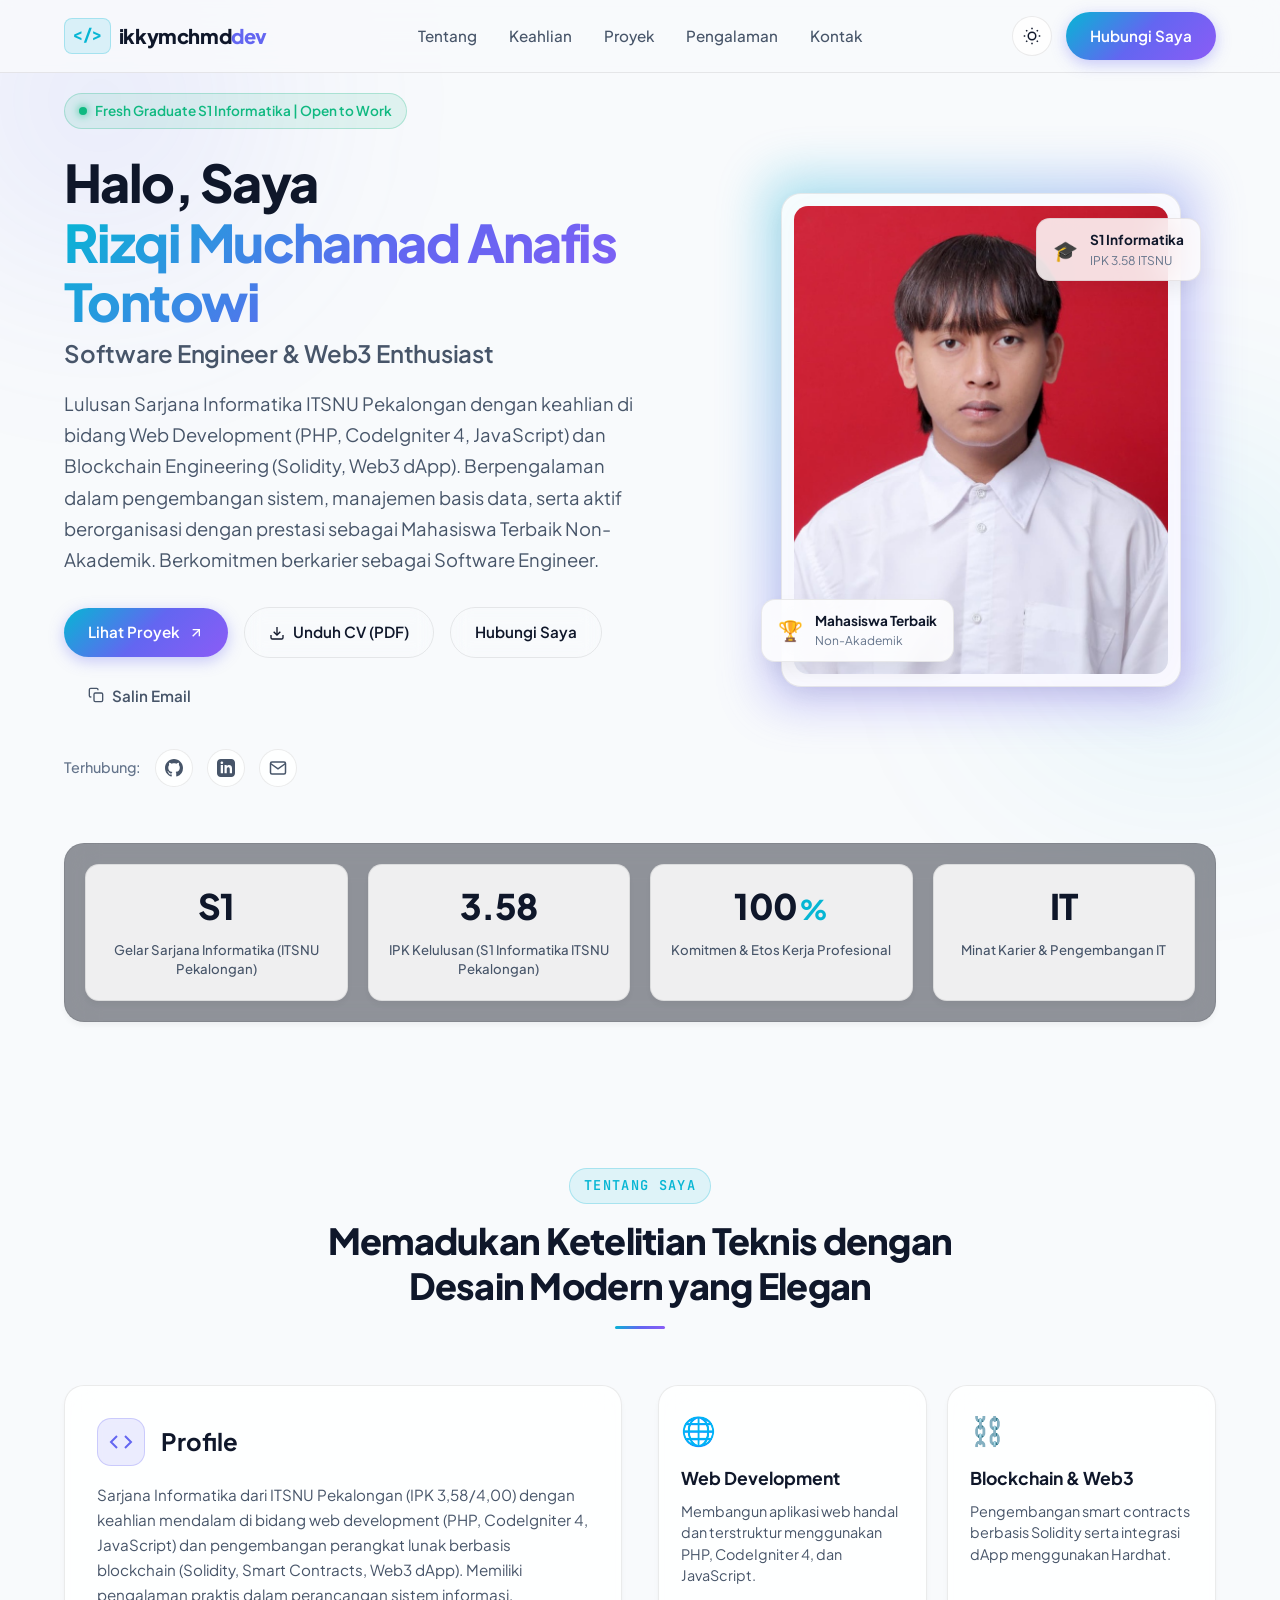
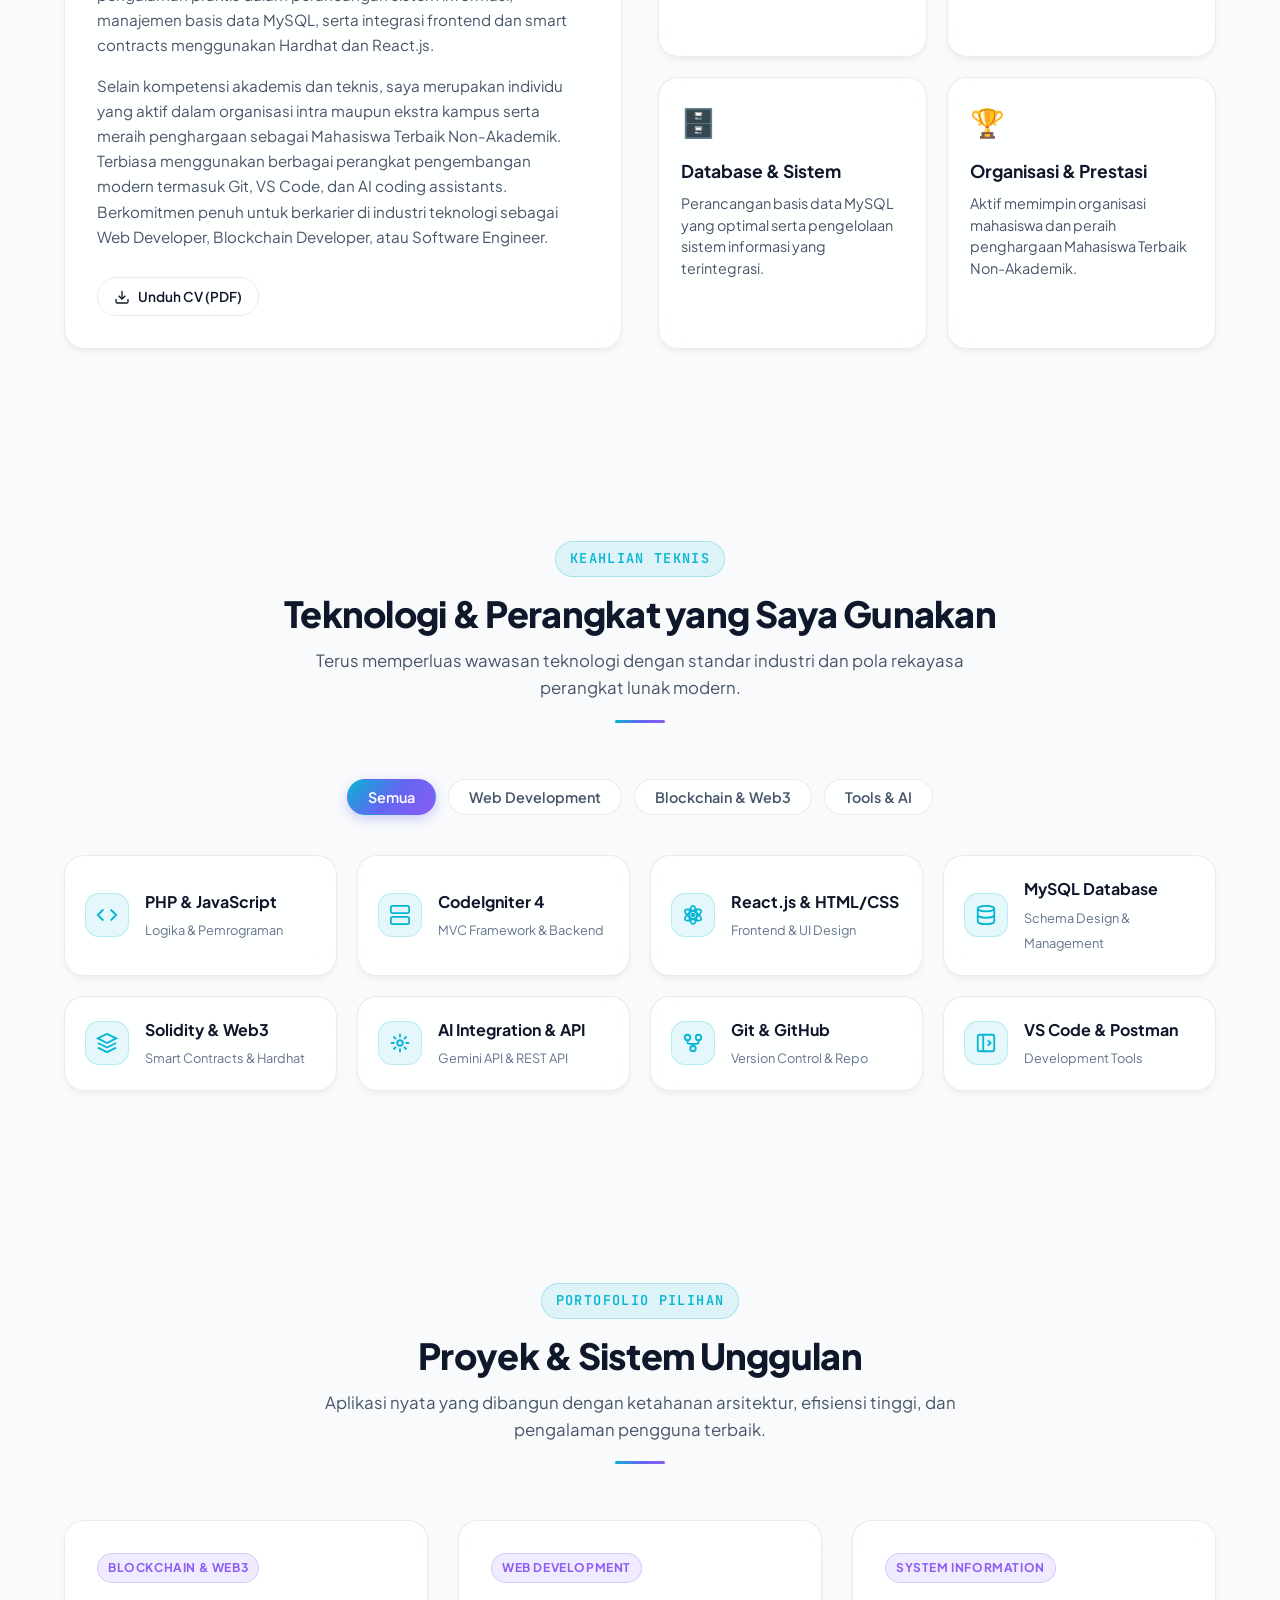
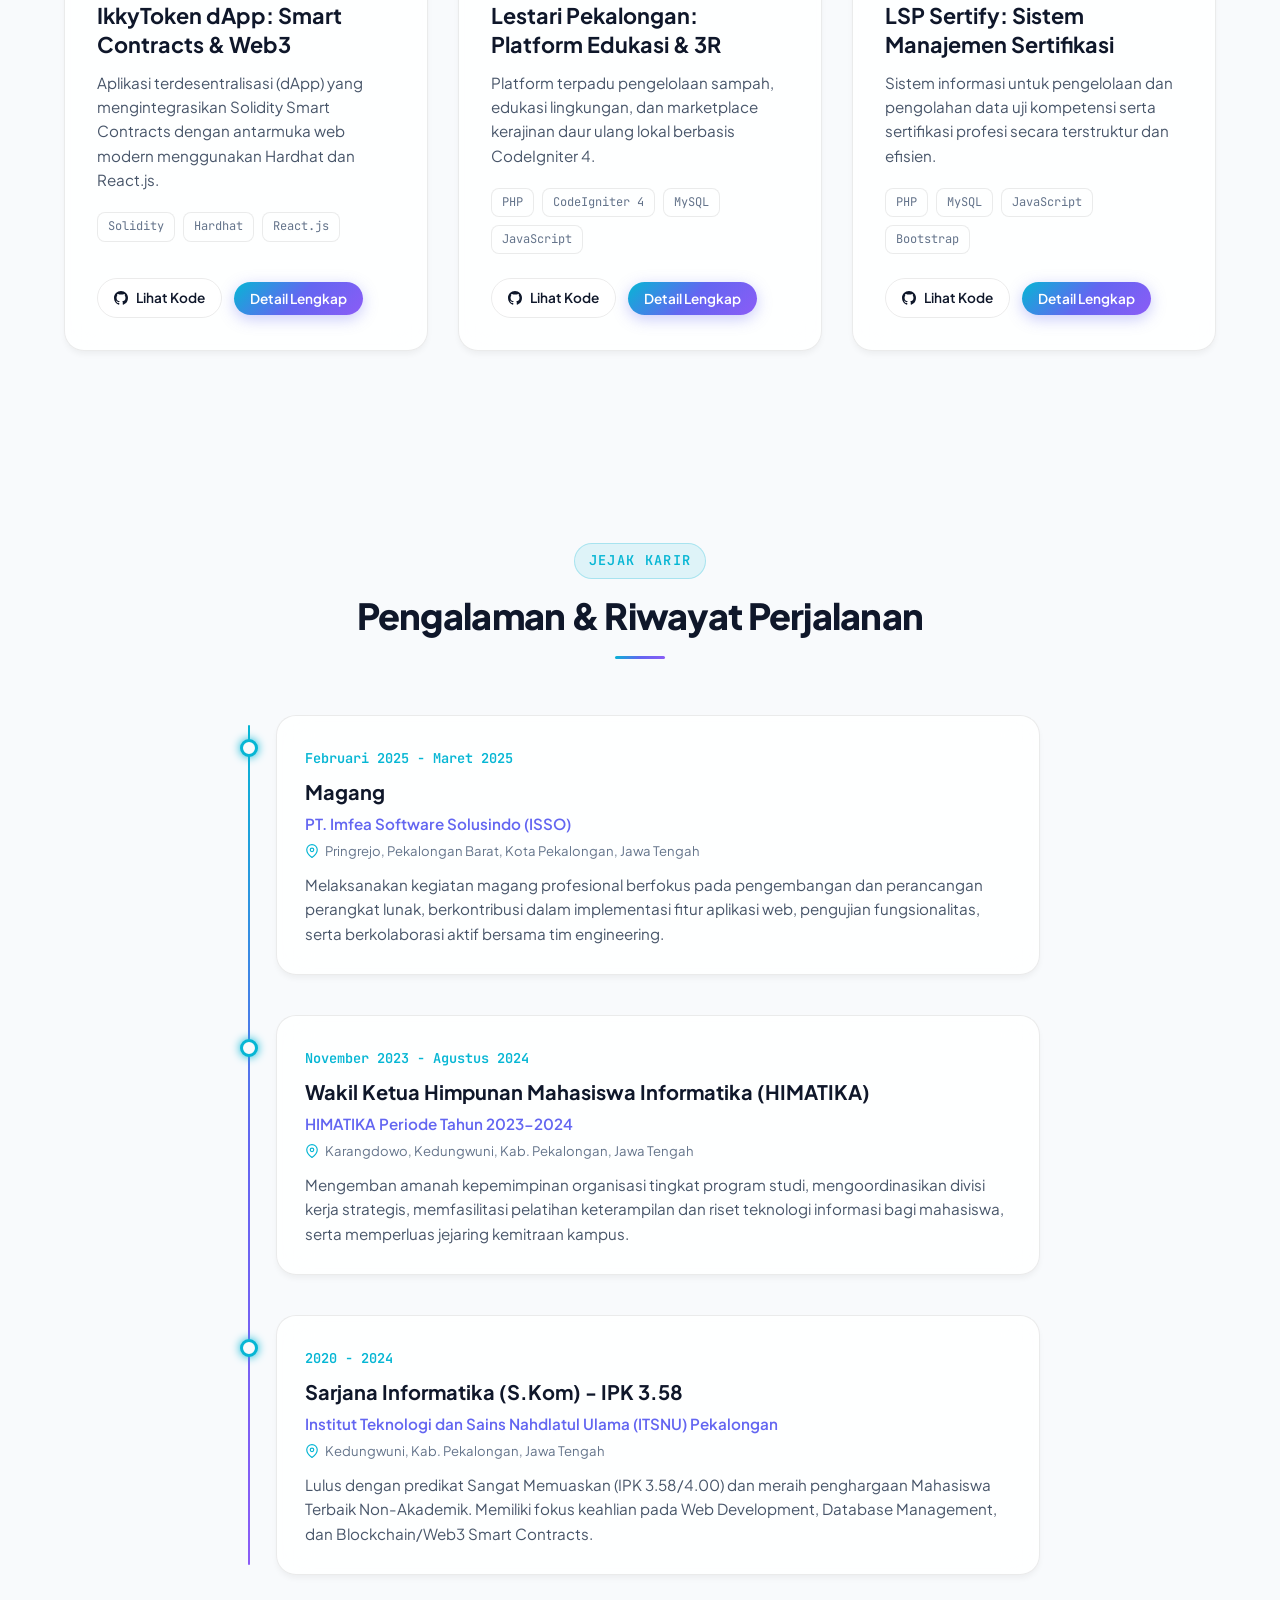
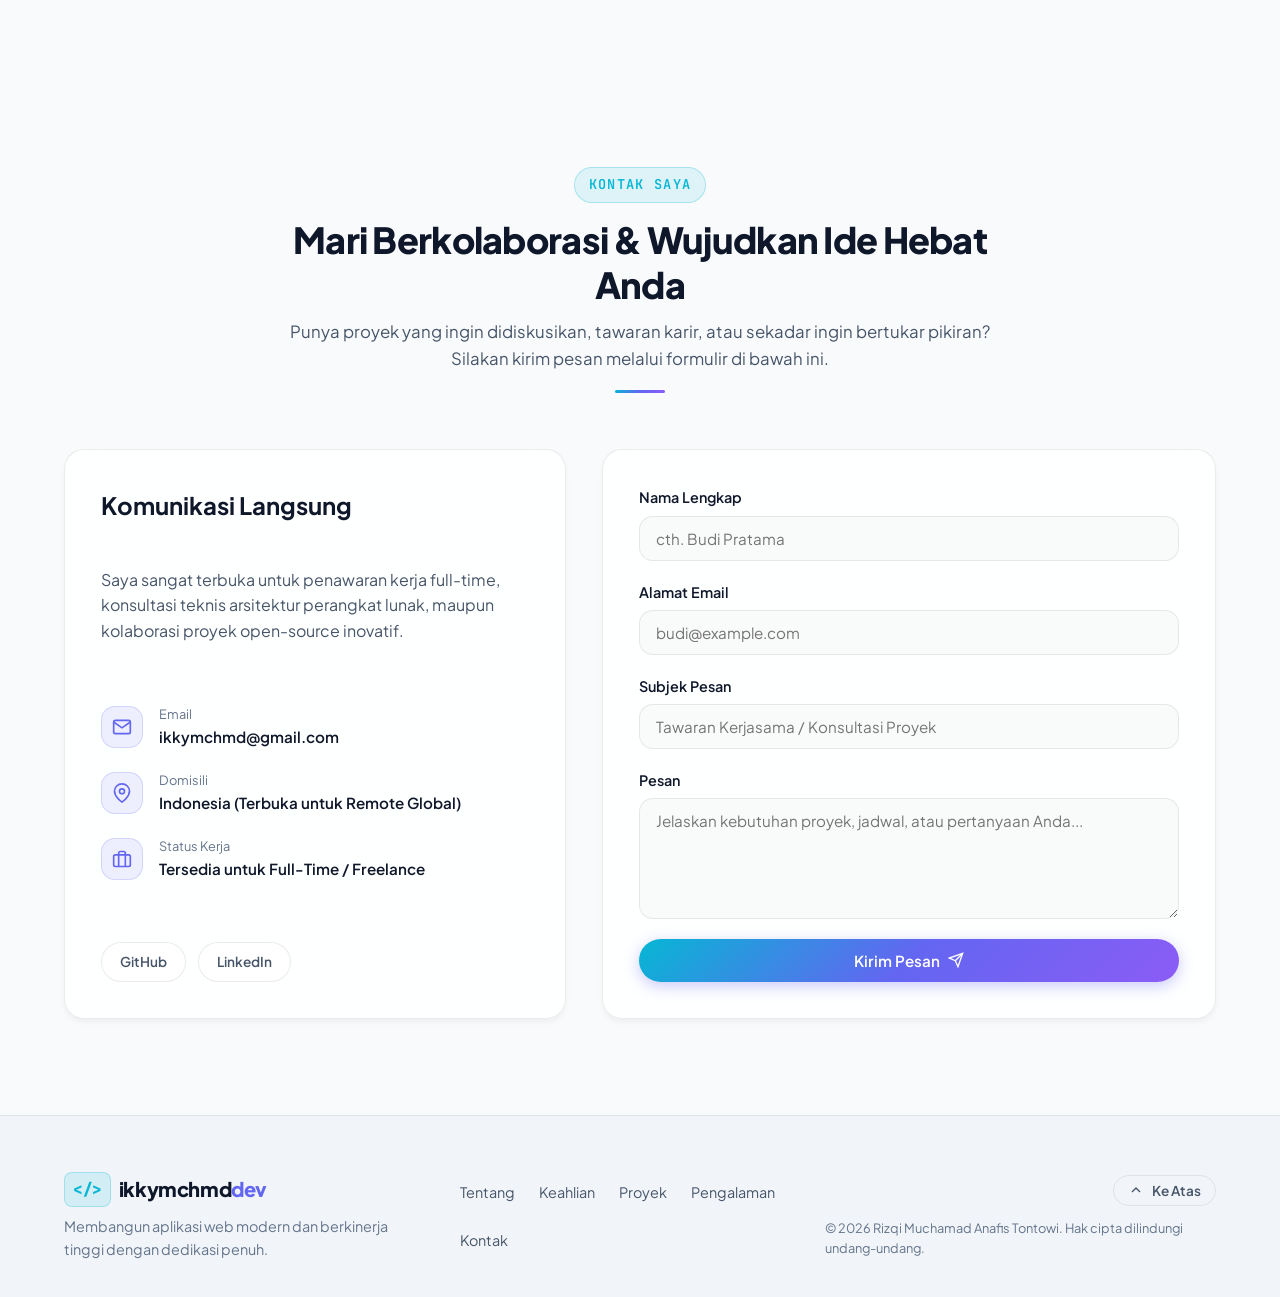
==== commit 66b839b2: "Update CV PDF terbaru dan hapus opsi download Word" ====
--- a/index.html
+++ b/index.html
@@ -105,22 +105,13 @@
                 <polyline points="7 7 17 7 17 17"></polyline>
               </svg>
             </a>
-            <a href="assets/CV_ATS_Rizqi_Muchamad_Anafis_Tontowi.pdf" download="CV_ATS_Rizqi_Muchamad_Anafis_Tontowi.pdf" class="btn btn-outline" id="hero-btn-cv" target="_blank" title="Unduh CV format PDF">
+            <a href="assets/CV_RizqiMuchamadAnafisTontowi.pdf" download="CV_RizqiMuchamadAnafisTontowi.pdf" class="btn btn-outline" id="hero-btn-cv" target="_blank" title="Unduh CV format PDF">
               <svg viewBox="0 0 24 24" fill="none" stroke="currentColor" stroke-width="2" class="btn-icon">
                 <path d="M21 15v4a2 2 0 0 1-2 2H5a2 2 0 0 1-2-2v-4"></path>
                 <polyline points="7 10 12 15 17 10"></polyline>
                 <line x1="12" y1="15" x2="12" y2="3"></line>
               </svg>
               <span>Unduh CV (PDF)</span>
-            </a>
-            <a href="assets/CV_ATS_Rizqi_Muchamad_Anafis_Tontowi.docx" download="CV_ATS_Rizqi_Muchamad_Anafis_Tontowi.docx" class="btn btn-outline" id="hero-btn-docx" title="Unduh CV format Word (.docx)">
-              <svg viewBox="0 0 24 24" fill="none" stroke="currentColor" stroke-width="2" class="btn-icon">
-                <path d="M14 2H6a2 2 0 0 0-2 2v16a2 2 0 0 0 2 2h12a2 2 0 0 0 2-2V8z"></path>
-                <polyline points="14 2 14 8 20 8"></polyline>
-                <line x1="16" y1="13" x2="8" y2="13"></line>
-                <line x1="16" y1="17" x2="8" y2="17"></line>
-              </svg>
-              <span>Unduh Word (.docx)</span>
             </a>
             <a href="#contact" class="btn btn-outline" id="hero-btn-contact">
               <span>Hubungi Saya</span>
@@ -239,22 +230,13 @@
               Selain kompetensi akademis dan teknis, saya merupakan individu yang aktif dalam organisasi intra maupun ekstra kampus serta meraih penghargaan sebagai Mahasiswa Terbaik Non-Akademik. Terbiasa menggunakan berbagai perangkat pengembangan modern termasuk Git, VS Code, dan AI coding assistants. Berkomitmen penuh untuk berkarier di industri teknologi sebagai Web Developer, Blockchain Developer, atau Software Engineer.
             </p>
             <div style="margin-top: 12px; display: flex; flex-wrap: wrap; gap: 10px;">
-              <a href="assets/CV_ATS_Rizqi_Muchamad_Anafis_Tontowi.pdf" download="CV_ATS_Rizqi_Muchamad_Anafis_Tontowi.pdf" class="btn btn-outline btn-sm" id="about-btn-cv-pdf" target="_blank" title="Unduh CV format PDF">
+              <a href="assets/CV_RizqiMuchamadAnafisTontowi.pdf" download="CV_RizqiMuchamadAnafisTontowi.pdf" class="btn btn-outline btn-sm" id="about-btn-cv-pdf" target="_blank" title="Unduh CV format PDF">
                 <svg viewBox="0 0 24 24" fill="none" stroke="currentColor" stroke-width="2" class="btn-icon">
                   <path d="M21 15v4a2 2 0 0 1-2 2H5a2 2 0 0 1-2-2v-4"></path>
                   <polyline points="7 10 12 15 17 10"></polyline>
                   <line x1="12" y1="15" x2="12" y2="3"></line>
                 </svg>
                 <span>Unduh CV (PDF)</span>
-              </a>
-              <a href="assets/CV_ATS_Rizqi_Muchamad_Anafis_Tontowi.docx" download="CV_ATS_Rizqi_Muchamad_Anafis_Tontowi.docx" class="btn btn-ghost btn-sm" id="about-btn-cv-docx" title="Unduh CV format Word (.docx)">
-                <svg viewBox="0 0 24 24" fill="none" stroke="currentColor" stroke-width="2" class="btn-icon">
-                  <path d="M14 2H6a2 2 0 0 0-2 2v16a2 2 0 0 0 2 2h12a2 2 0 0 0 2-2V8z"></path>
-                  <polyline points="14 2 14 8 20 8"></polyline>
-                  <line x1="16" y1="13" x2="8" y2="13"></line>
-                  <line x1="16" y1="17" x2="8" y2="17"></line>
-                </svg>
-                <span>Unduh Word (.docx)</span>
               </a>
             </div>
           </div>
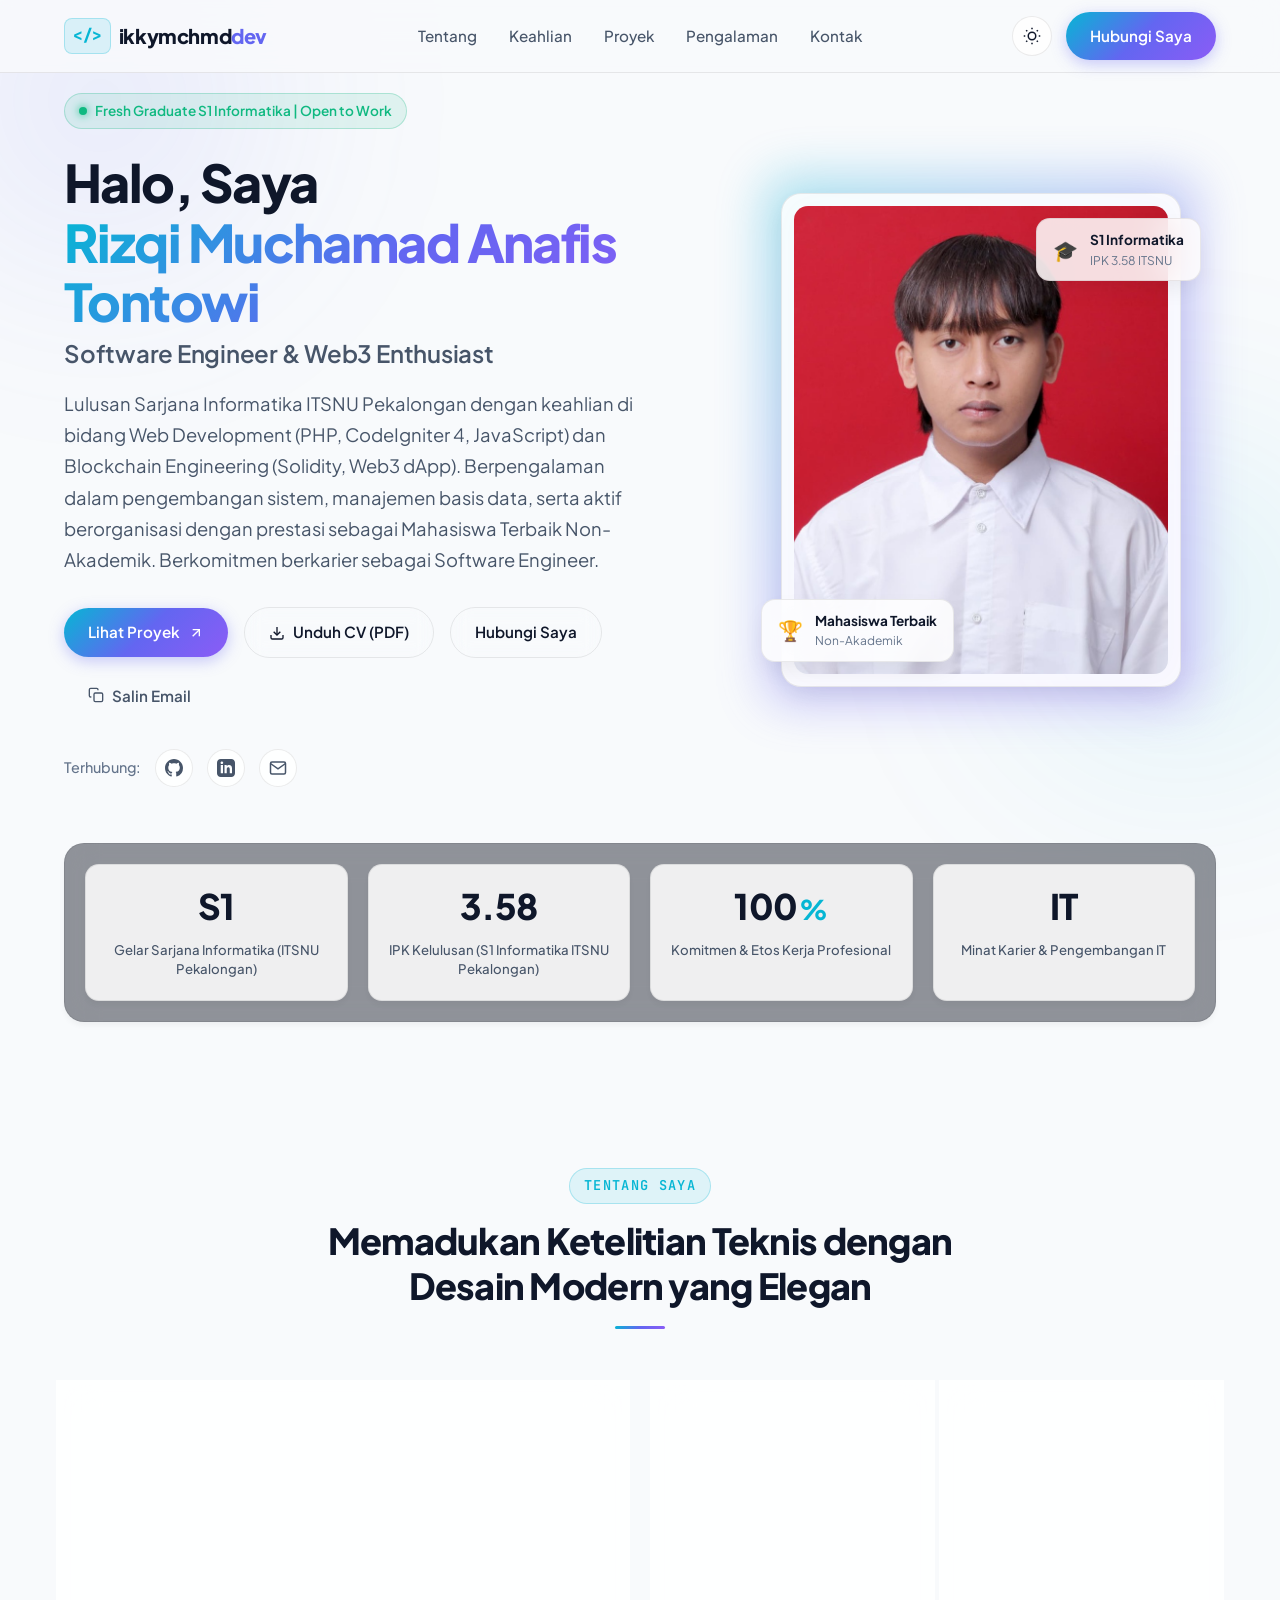
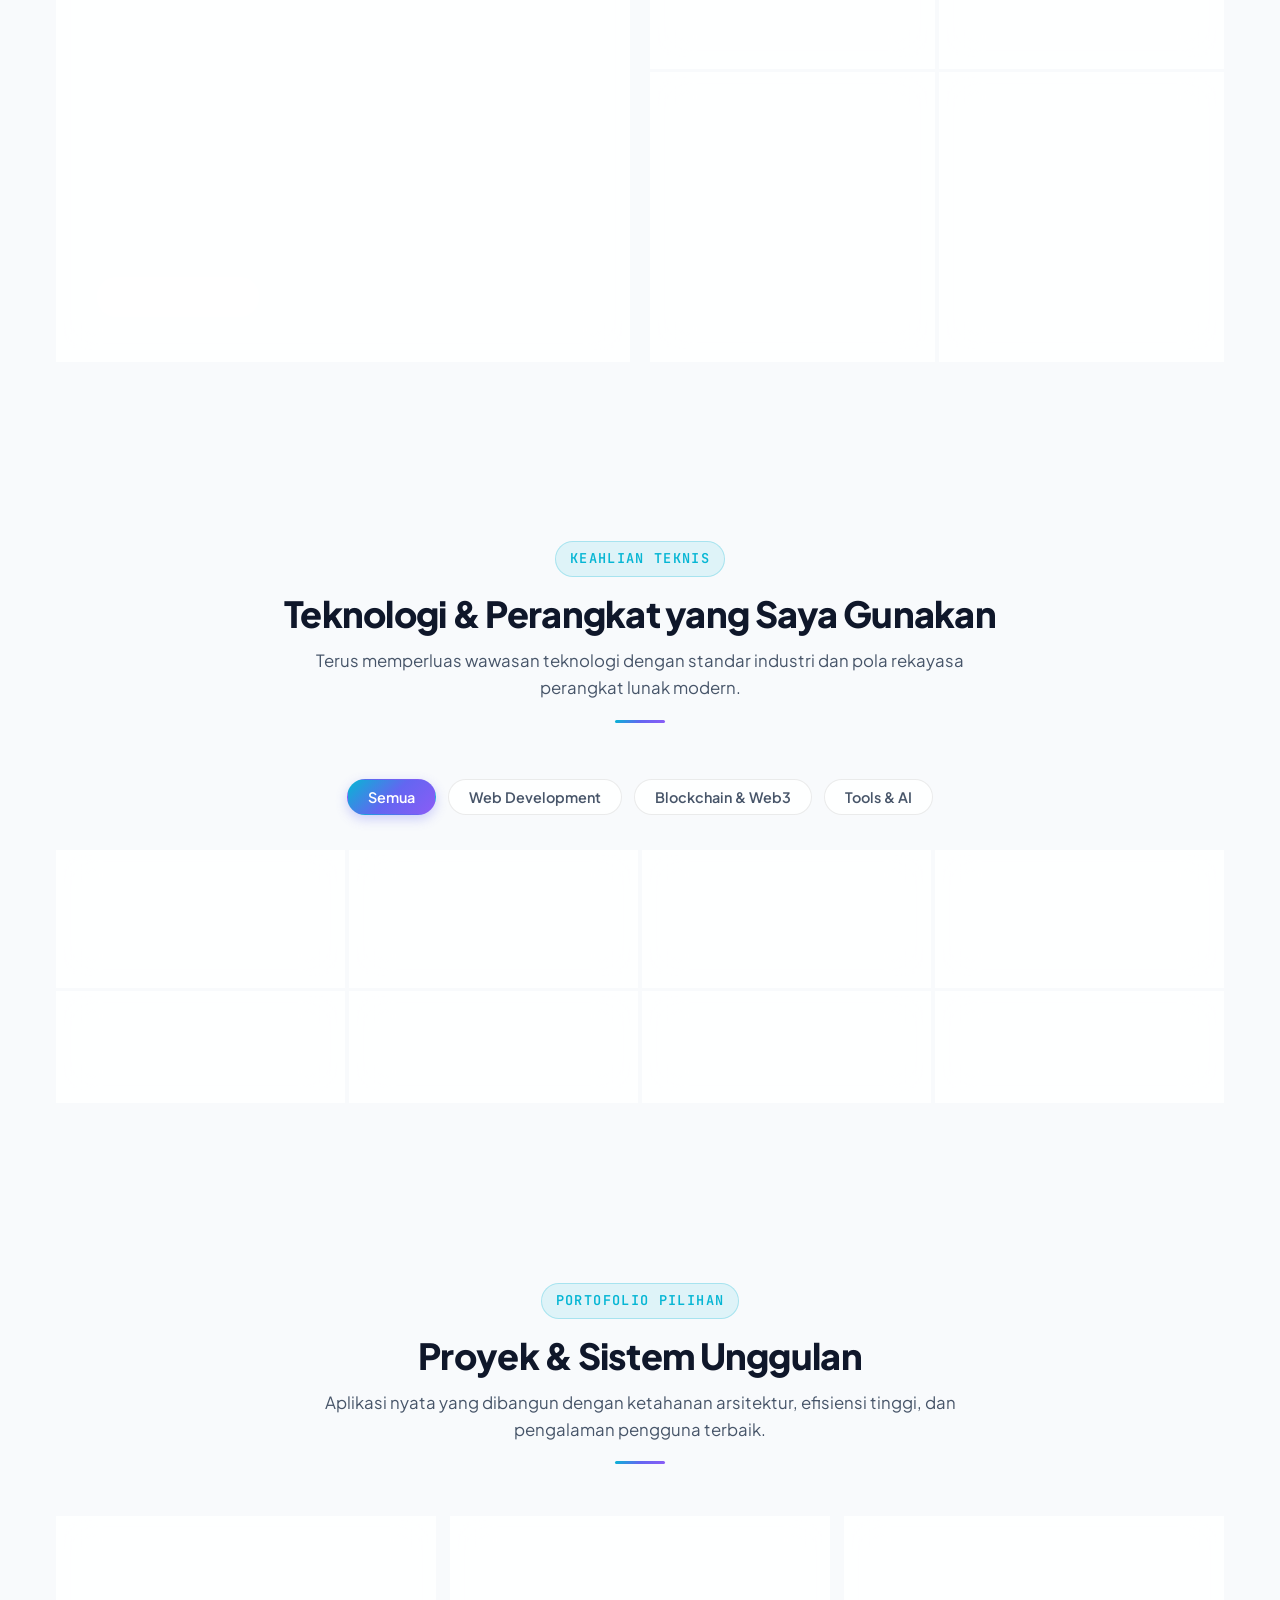
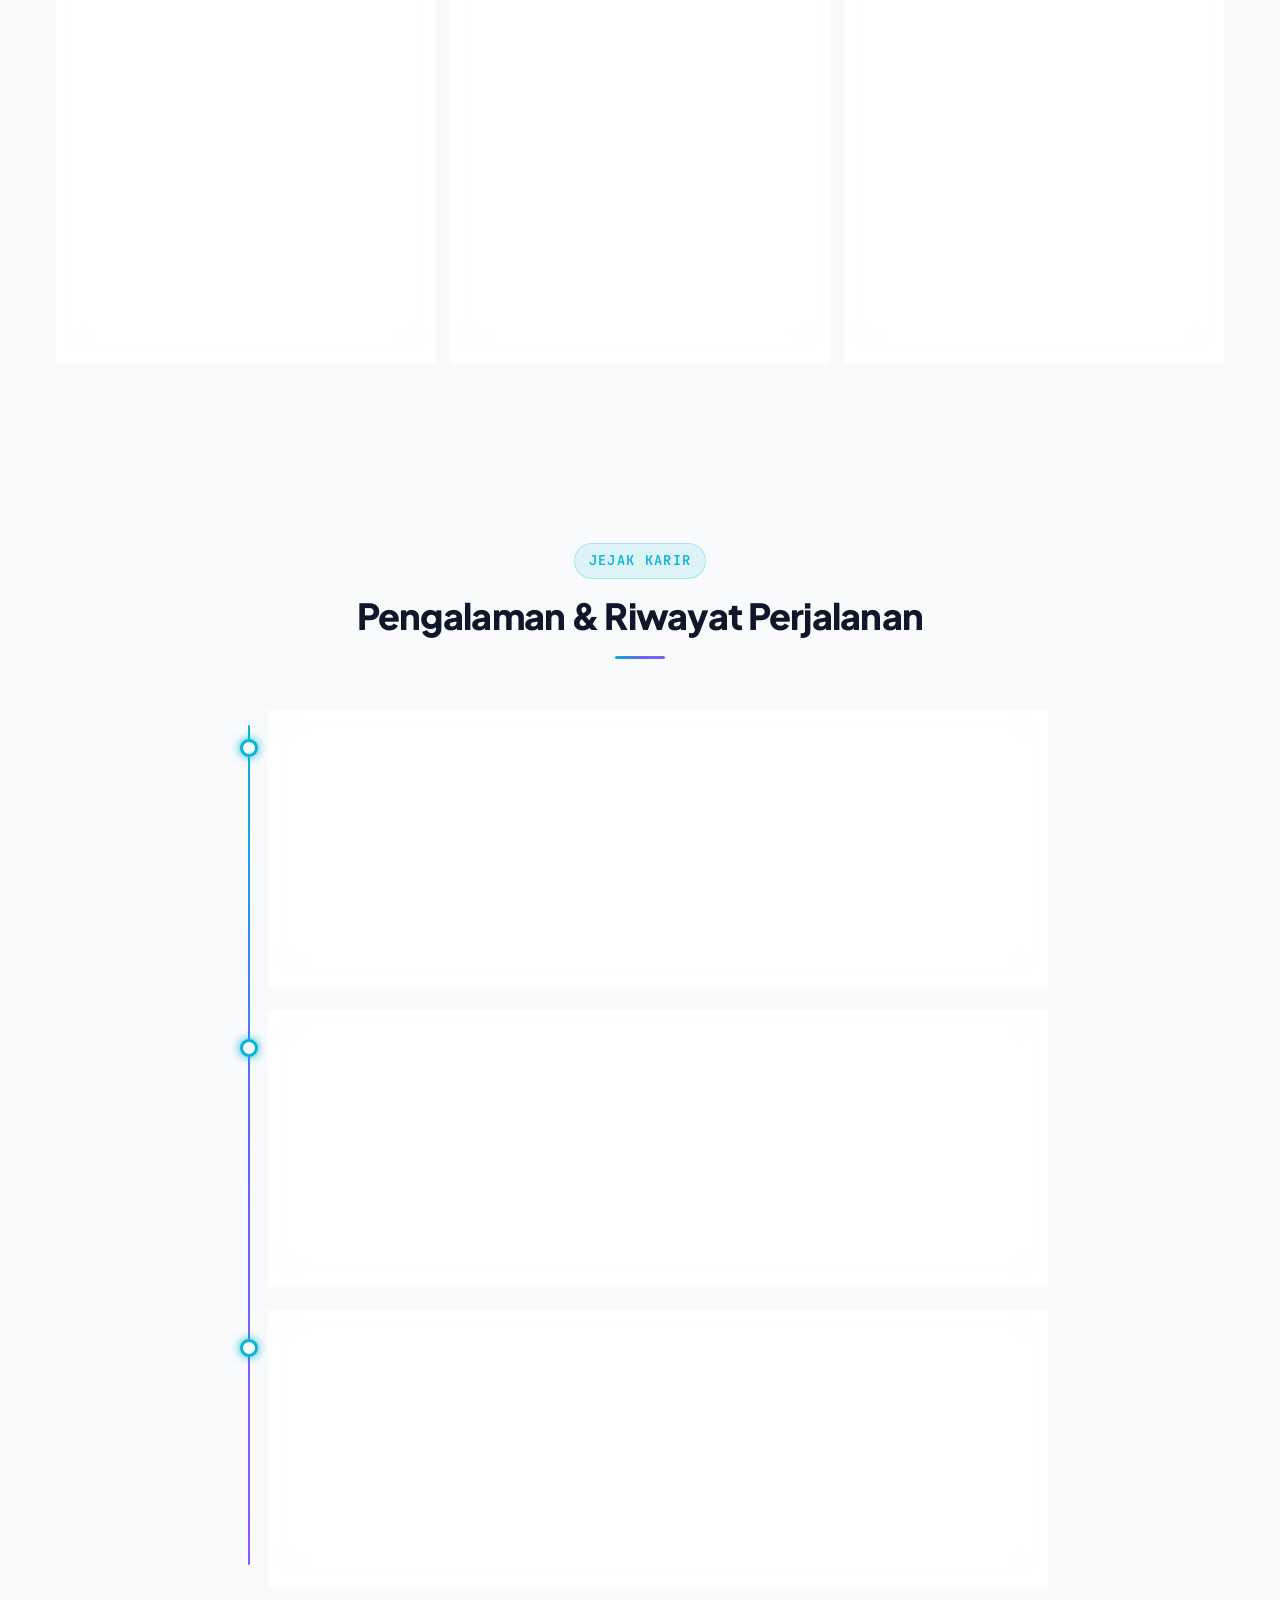
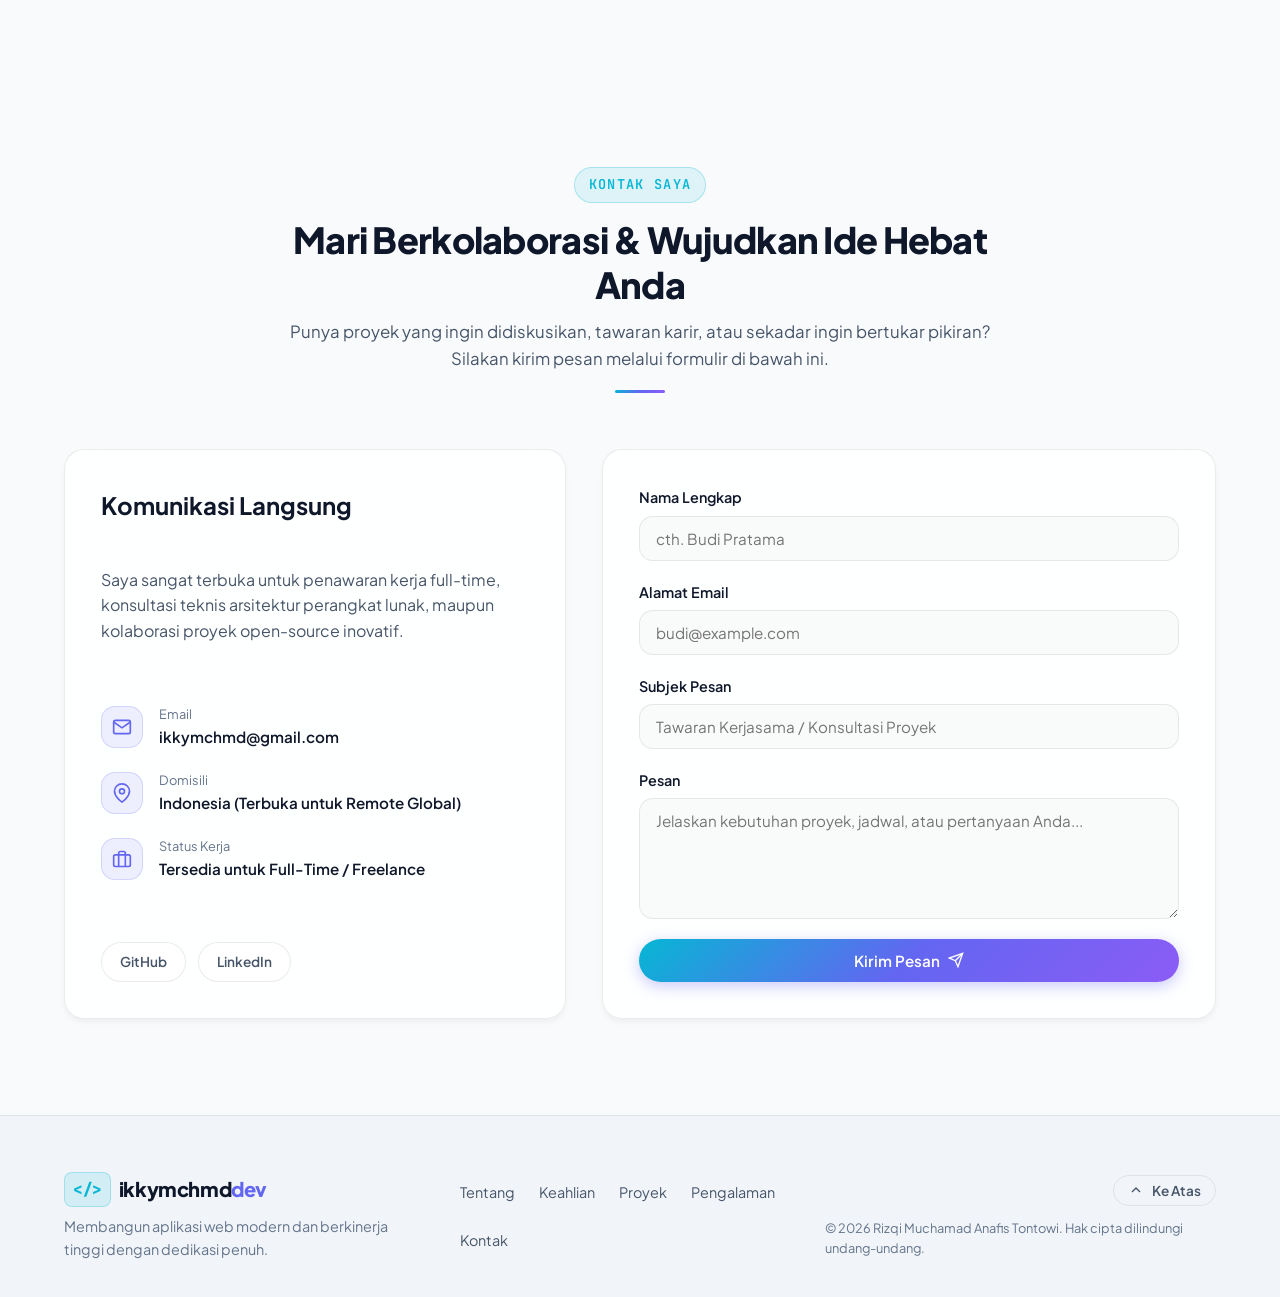
==== commit f124be69: "Integrasi formulir kontak ke email menggunakan FormSubmit AJAX" ====
--- a/index.html
+++ b/index.html
@@ -595,7 +595,9 @@
 
           <!-- Formulir Kontak Interaktif -->
           <div class="contact-form-card glass-panel">
-            <form id="contact-form" class="contact-form" novalidate>
+            <form id="contact-form" class="contact-form" action="https://formsubmit.co/ikkymchmd@gmail.com" method="POST" novalidate>
+              <input type="hidden" name="_template" value="table" />
+              <input type="hidden" name="_captcha" value="false" />
               <div class="form-group">
                 <label for="form-name" class="form-label">Nama Lengkap</label>
                 <input type="text" id="form-name" name="name" class="form-input" placeholder="cth. Budi Pratama" required />
--- a/style.css
+++ b/style.css
@@ -1322,6 +1322,10 @@
 
 .toast.toast-success {
   border-color: var(--accent-emerald);
+}
+
+.toast.toast-error {
+  border-color: #ef4444;
 }
 
 @keyframes slide-toast {
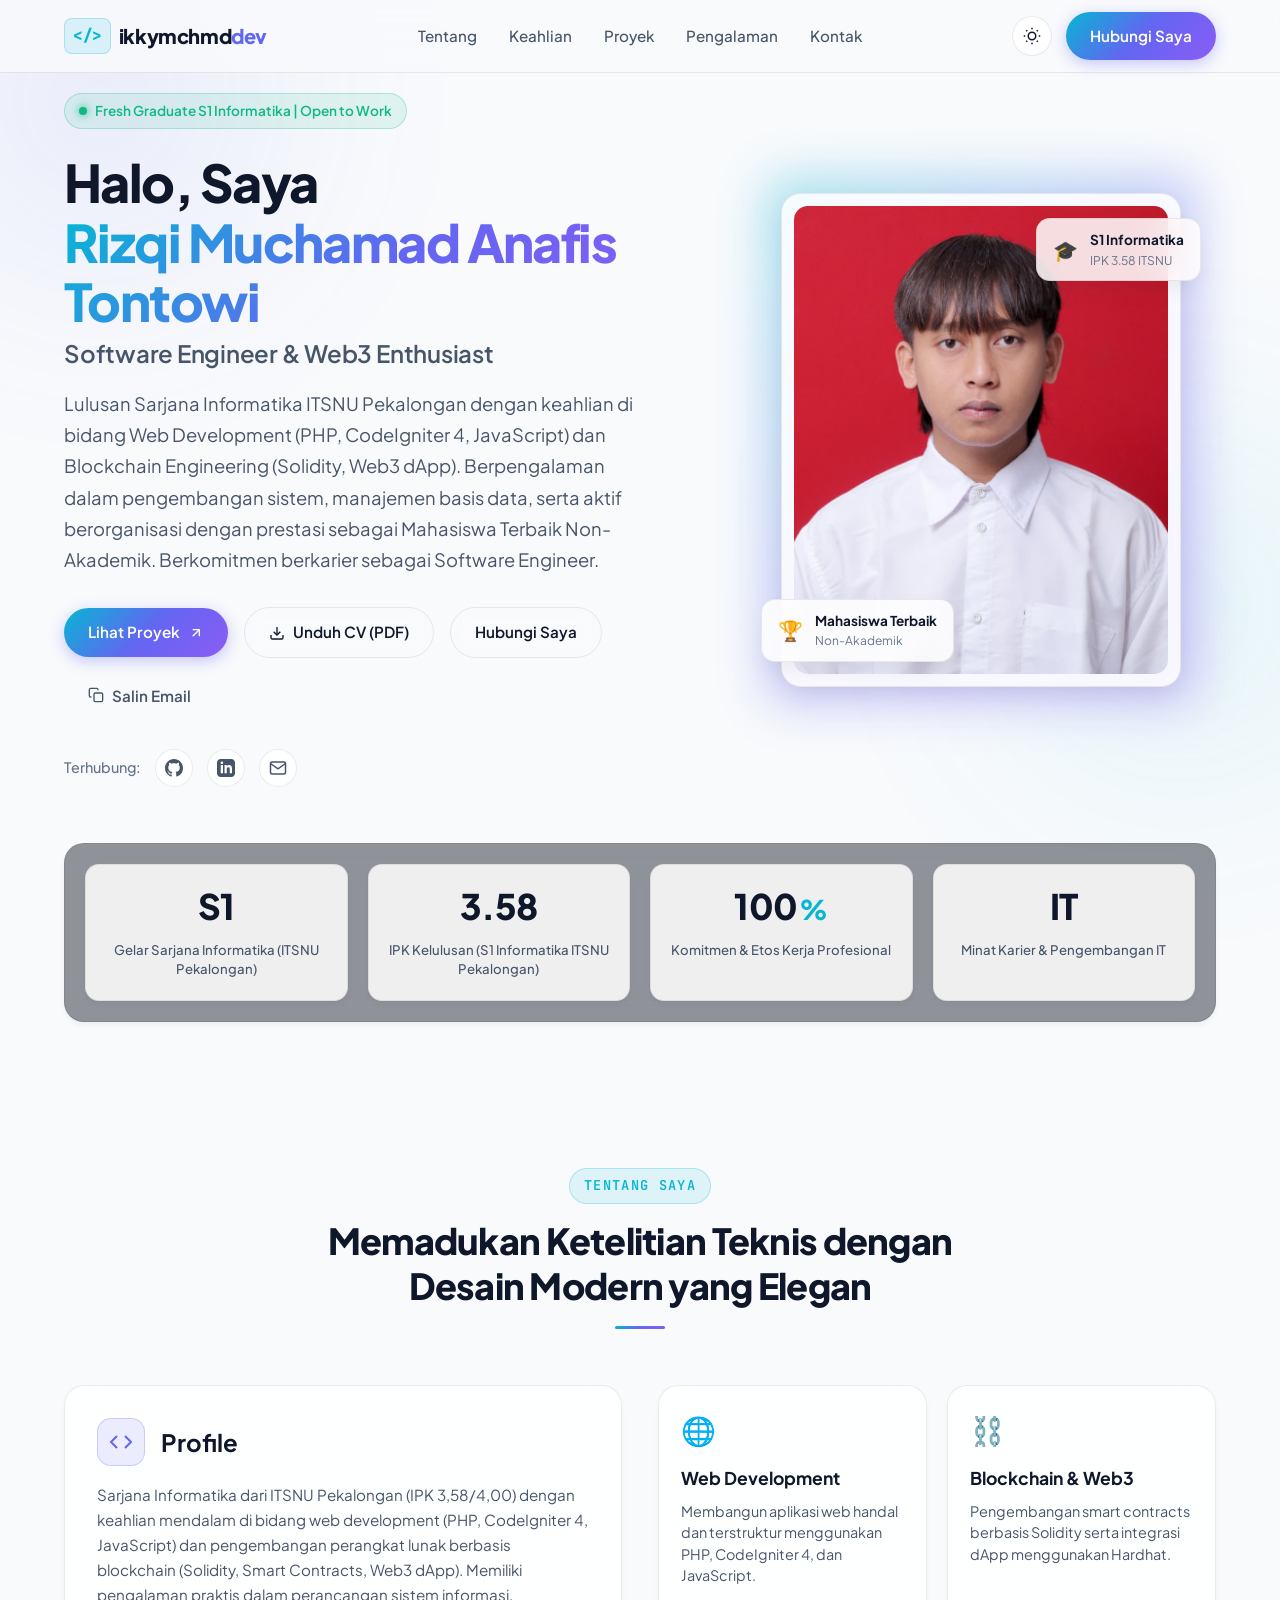
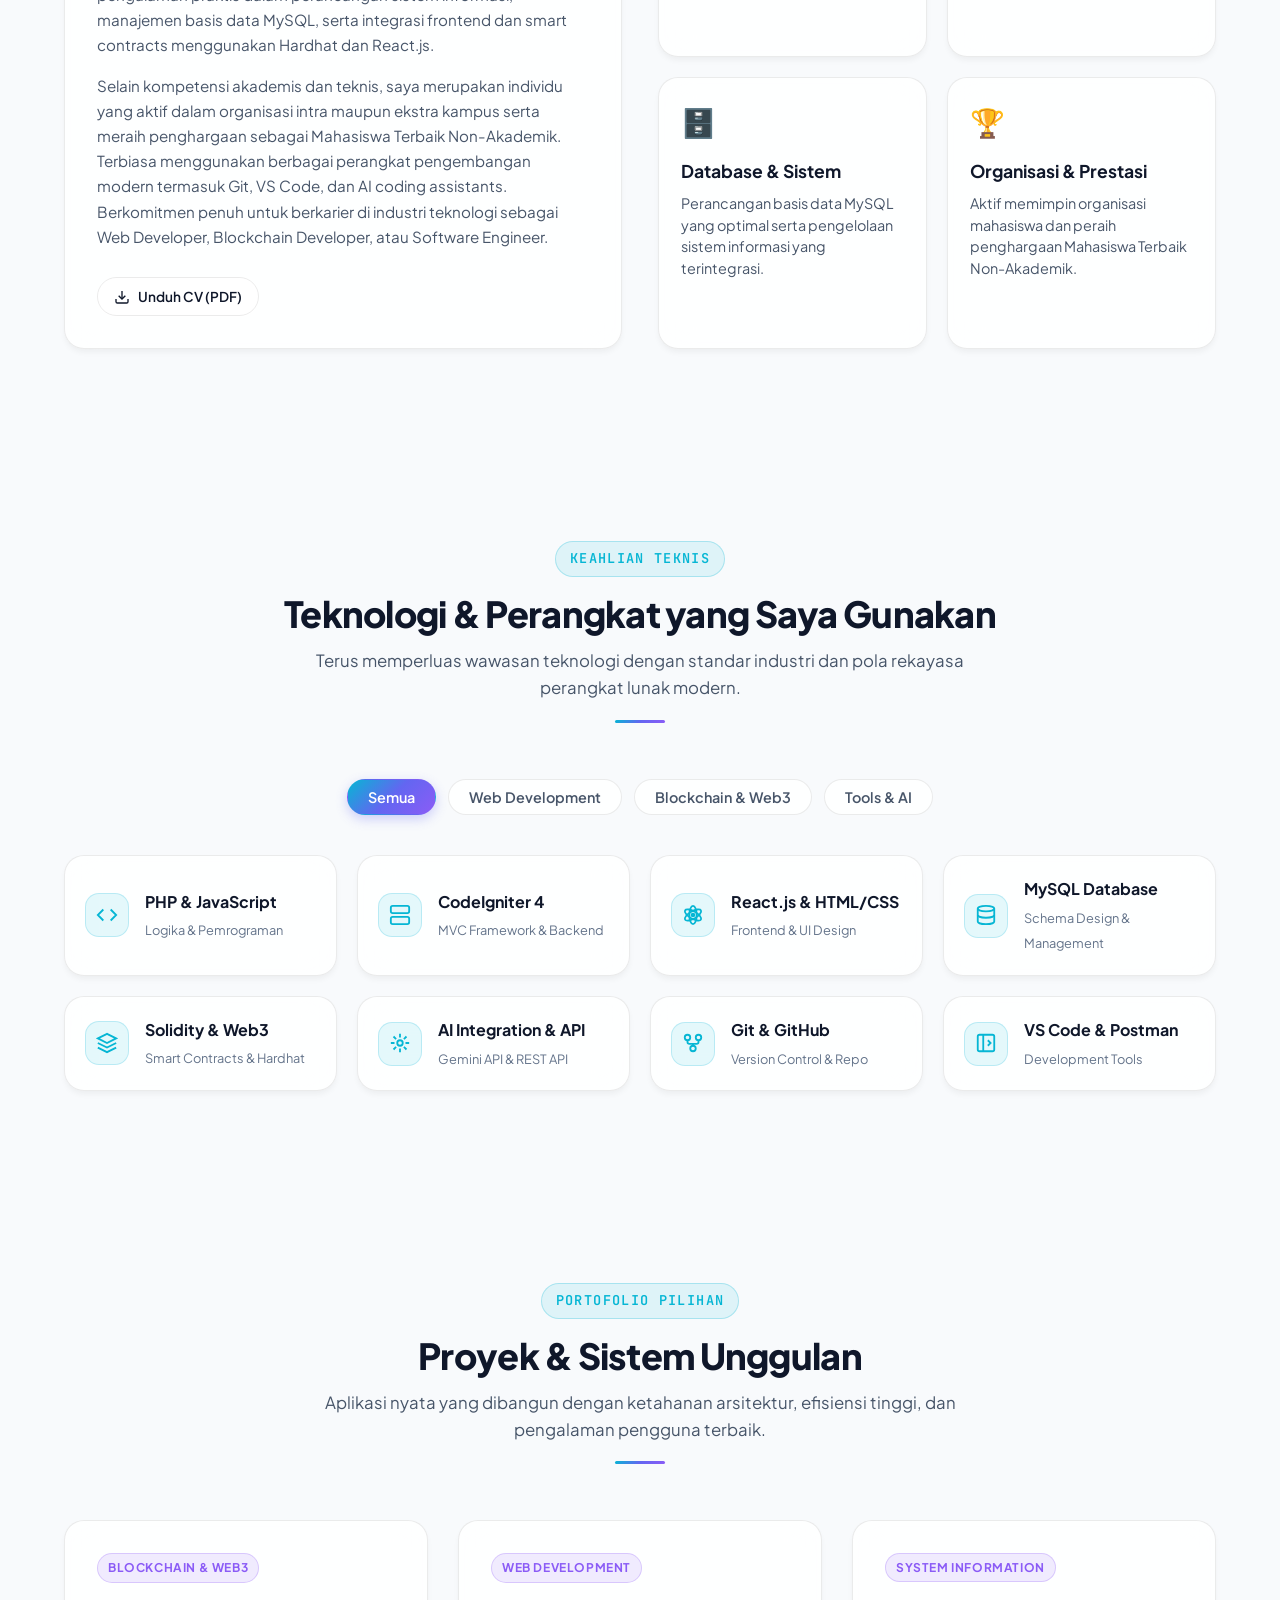
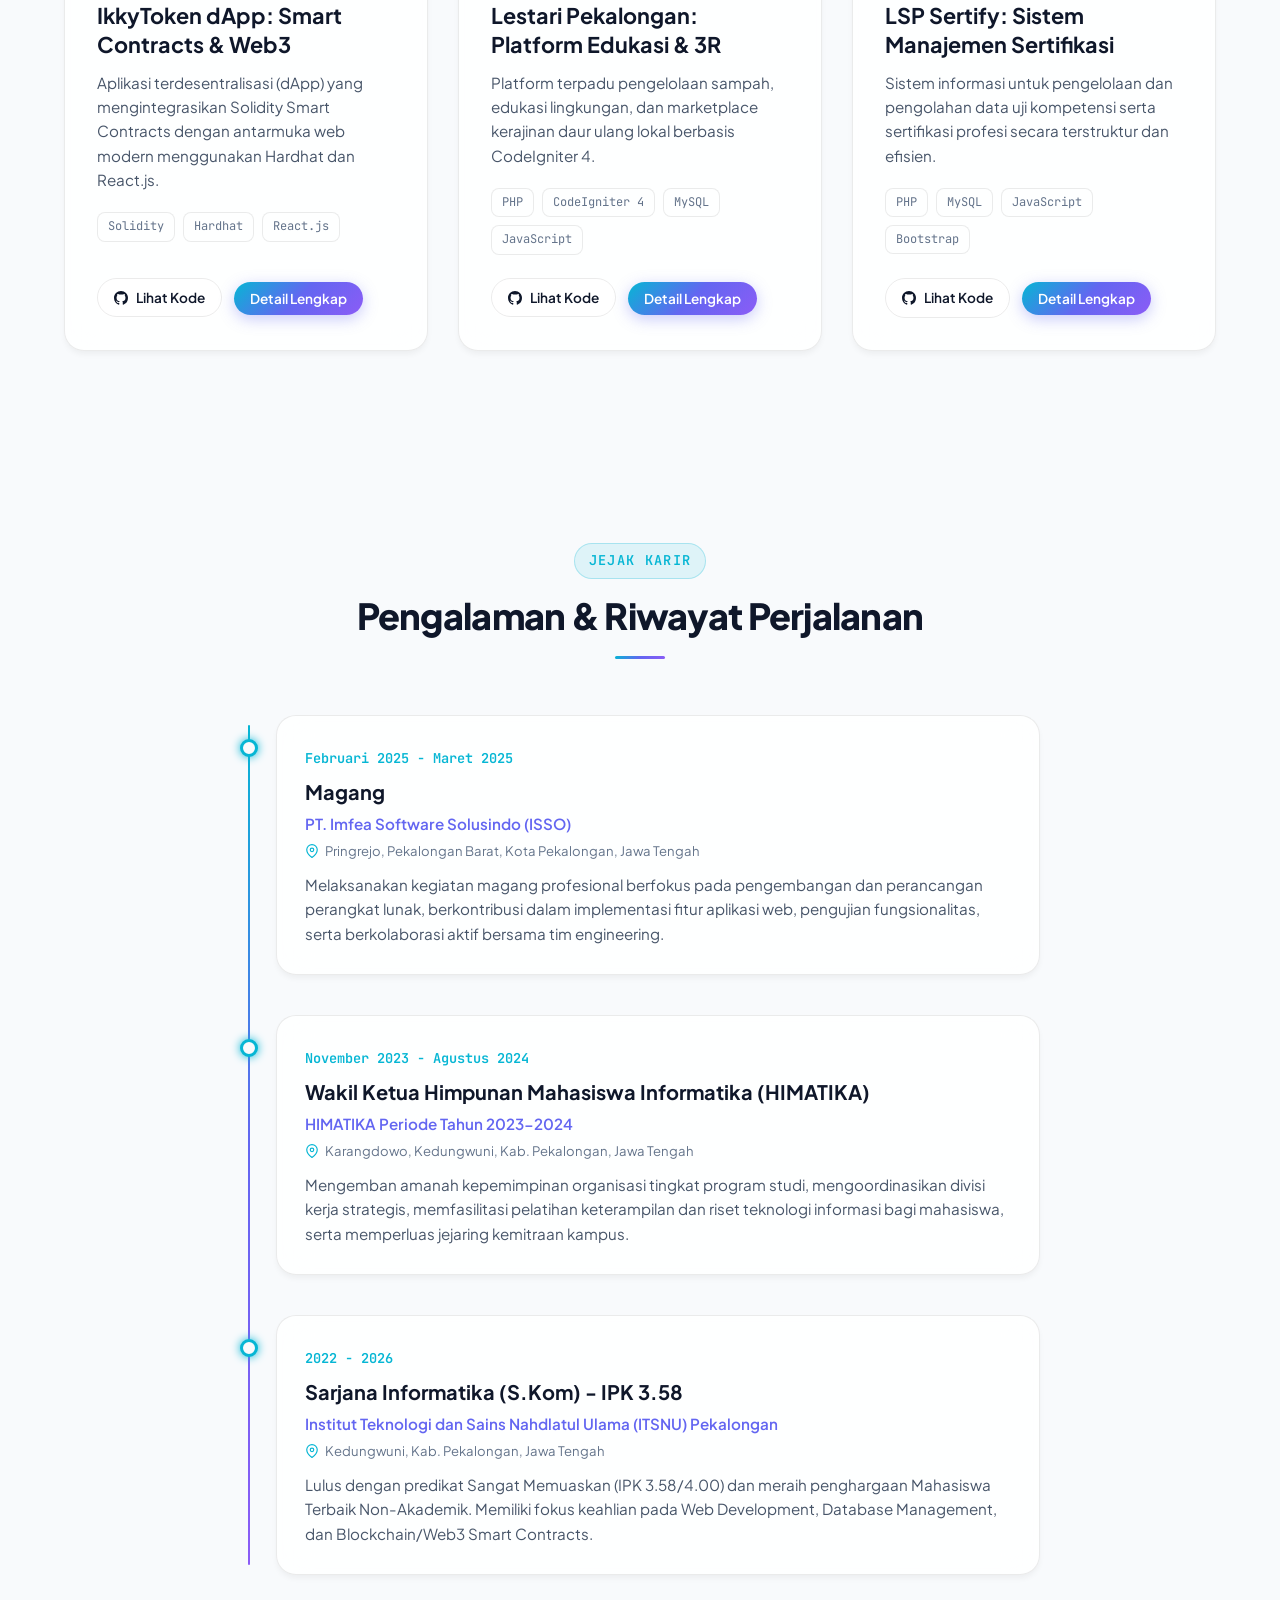
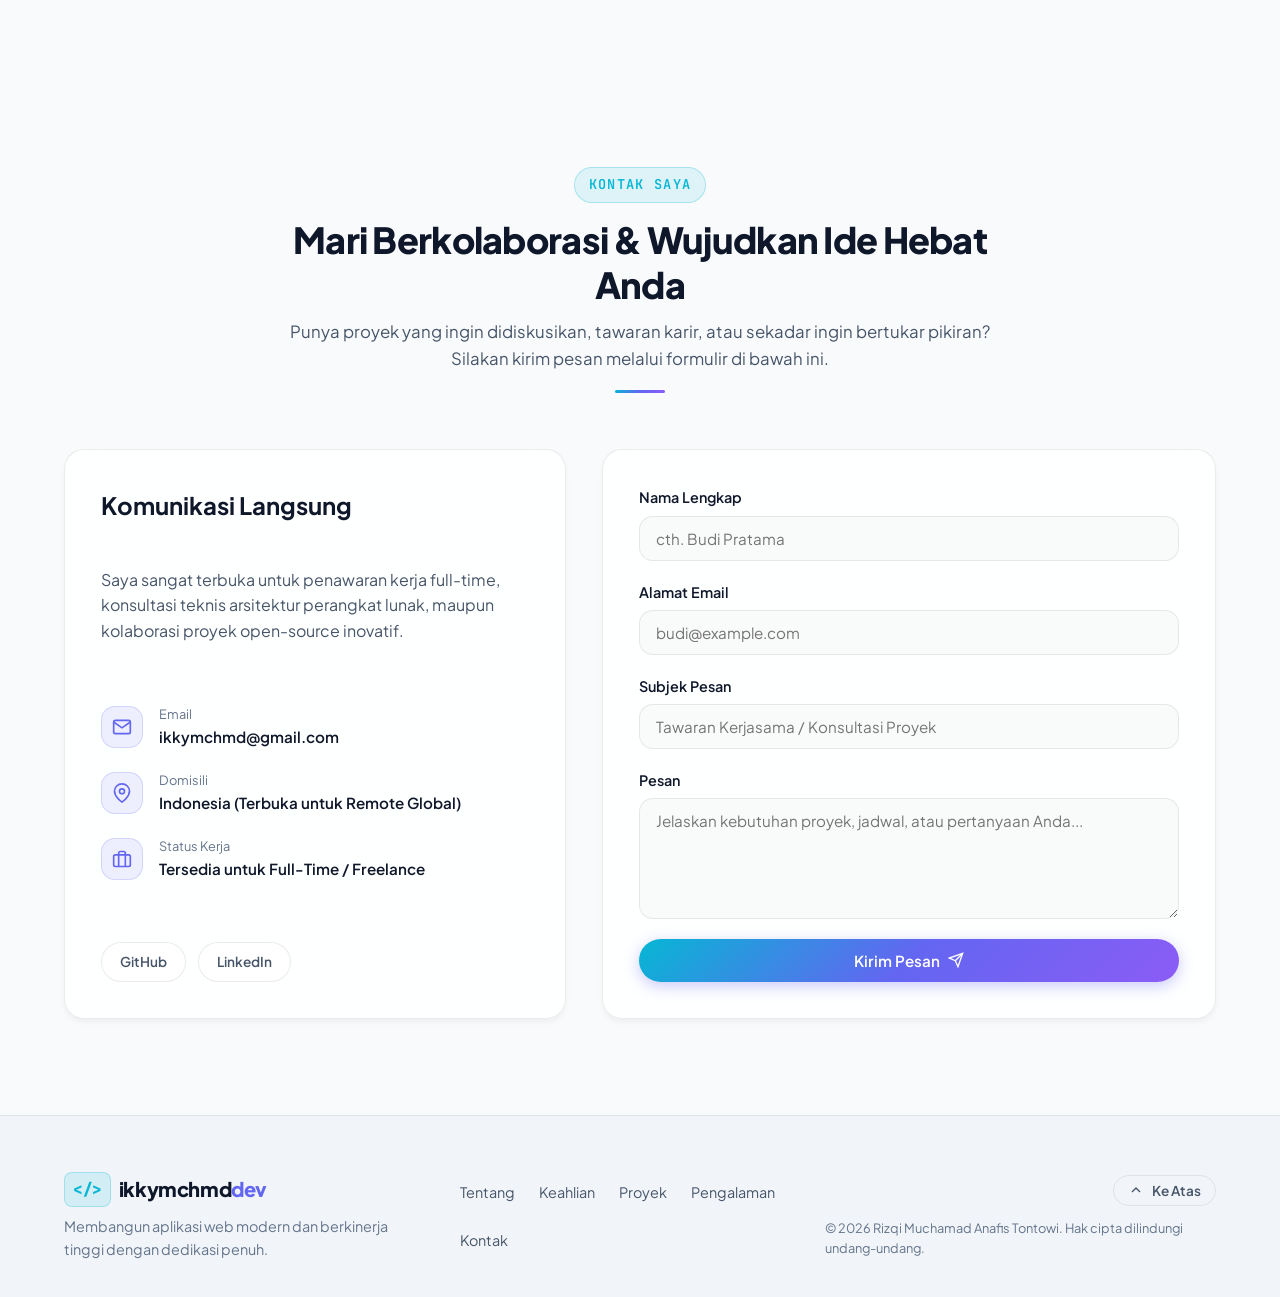
==== commit 5ceaf29c: "Revisi tahun riwayat pendidikan menjadi 2022 - 2026" ====
--- a/index.html
+++ b/index.html
@@ -517,7 +517,7 @@
           <div class="timeline-item">
             <div class="timeline-dot"></div>
             <div class="timeline-content glass-panel">
-              <span class="timeline-date">2020 - 2024</span>
+              <span class="timeline-date">2022 - 2026</span>
               <h3 class="timeline-role">Sarjana Informatika (S.Kom) - IPK 3.58</h3>
               <h4 class="timeline-company">Institut Teknologi dan Sains Nahdlatul Ulama (ITSNU) Pekalongan</h4>
               <div class="timeline-location">
